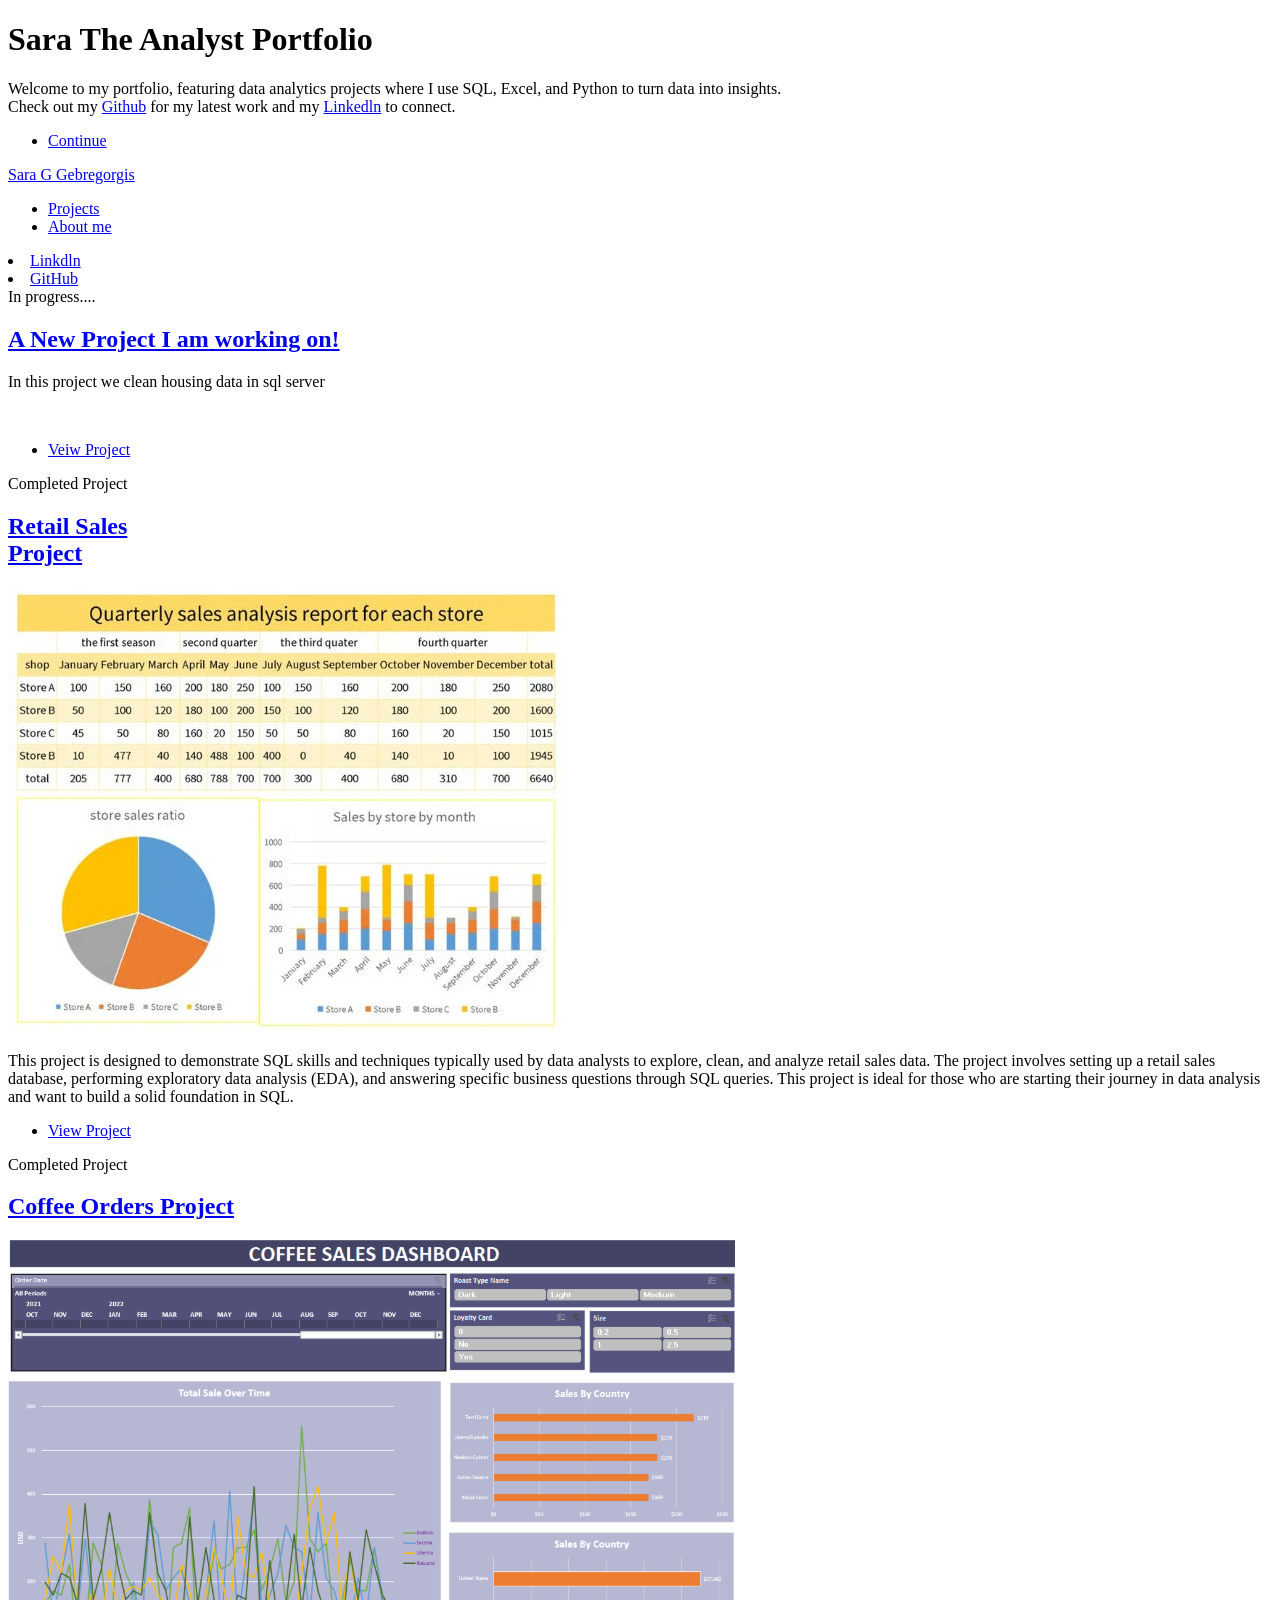
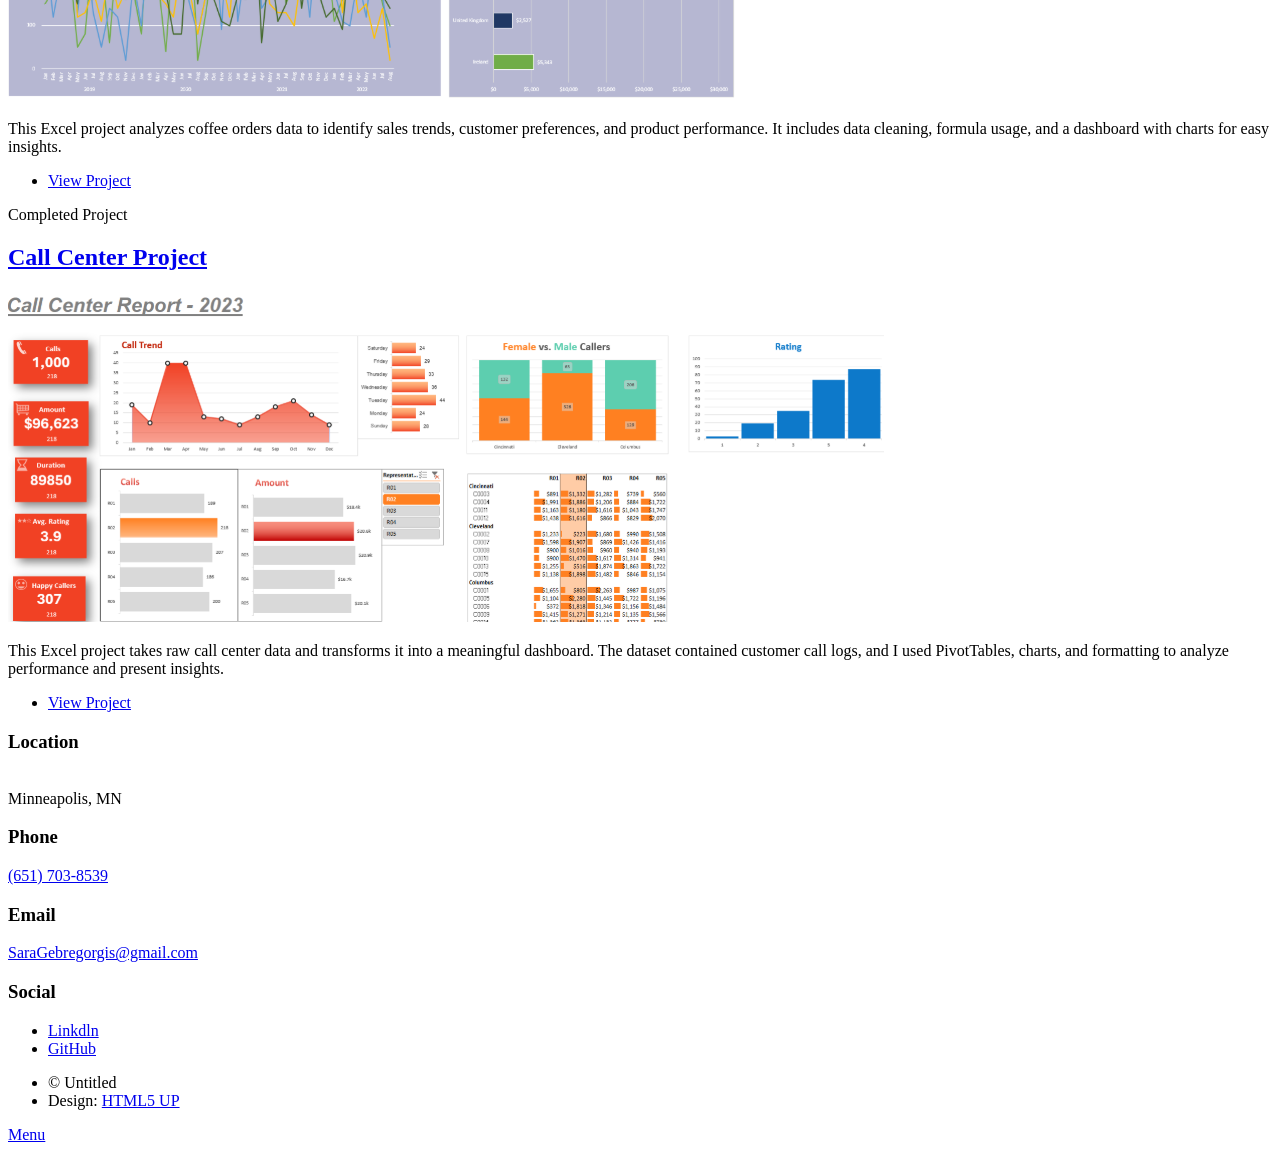
==== index.html @ 59d7cd04 "Add files via upload initial commit" ====
<!DOCTYPE HTML>
<!--
	Massively by HTML5 UP
	html5up.net | @ajlkn
	Free for personal and commercial use under the CCA 3.0 license (html5up.net/license)
-->
<html>
	<head>
		<title>Sara The Analyst Portfolio</title>
		<meta charset="utf-8" />
		<meta name="viewport" content="width=device-width, initial-scale=1, user-scalable=no" />
		<link rel="stylesheet" href="assets/css/main.css" />
		<noscript><link rel="stylesheet" href="assets/css/noscript.css" /></noscript>
	</head>
	<body class="is-preload">

		<!-- Wrapper -->
			<div id="wrapper" class="fade-in">

				<!-- Intro -->
					<div id="intro">
						<h1>Sara The Analyst Portfolio<br />
						</h1>
						<p>Welcome to my portfolio, featuring data analytics projects where I use SQL, Excel, and Python to turn data into insights.
							<br />
						Check out my  <a href="https://github.com/SaraGGebregorgis">Github</a> for my latest work and my <a href="https://www.linkedin.com/in/sara-gebregorgis-30a691344/">Linkedln</a> to connect.</p>
						<ul class="actions">
							<li><a href="#header" class="button icon solid solo fa-arrow-down scrolly">Continue</a></li>
						</ul>
					</div>

				<!-- Header -->
					<header id="header">
						<a href="index.html" class="logo">Sara G Gebregorgis </a>
					</header>

				<!-- Nav -->
					<nav id="nav">
						<ul class="links">
							<li class="active"><a href="index.html">Projects</a></li>
							<li><a href="generic.html">About me</a></li>
				
						</ul>
						<li><a href="https://www.linkedin.com/in/sara-gebregorgis-30a691344/" class="icon brands fa-linkedin"><span class="label">Linkdln</span></a></li>
							<li><a href="https://github.com/SaraGGebregorgis" class="icon brands fa-github"><span class="label">GitHub</span></a></li>
					</nav>

				<!-- Main -->
					<div id="main">

						<!-- Featured Post -->
							<article class="post featured">
								<header class="major">
									<span class="updateproject">In progress....</span>
									<h2><a href="#">A New Project I am working on!<br />
									</a></h2>
									<p>In this project we clean housing data in sql server</p>
								</header>
								<a href="#" class="image main"><img src="images/pic01.jpg" alt="" /></a>
								<ul class="actions special">
									<li><a href="#" class="button large">Veiw Project</a></li>
								</ul>
							</article>

						<!-- Posts -->
							<section class="posts">
								<article>
									<header>
										<span class="updateproject">Completed Project</span>
										<h2><a href="https://github.com/SaraGGebregorgis/sql_retail_sales">Retail Sales<br />
										 Project</a></h2>
									</header>
									<a href="https://github.com/SaraGGebregorgis/sql_retail_sales" class="image fit"><img src="images/retailsales.jpg" alt="" /></a>
									<p>This project is designed to demonstrate SQL skills and techniques typically used by data analysts to explore, clean, and analyze retail sales data. The project involves setting up a retail sales database, performing exploratory data analysis (EDA), and answering specific business questions through SQL queries. This project is ideal for those who are starting their journey in data analysis and want to build a solid foundation in SQL.</p>
									<ul class="actions special">
										<li><a href="https://github.com/SaraGGebregorgis/sql_retail_sales" class="button">View Project</a></li>
									</ul>
								</article>
								<article>
									<header>
										<span class="updateproject">Completed Project</span>
										<h2><a href="https://github.com/SaraGGebregorgis/Coffee-Orders-Project">Coffee Orders Project<br />
										</a></h2>
									</header>
									<a href="https://github.com/SaraGGebregorgis/Coffee-Orders-Project" class="image fit"><img src="images/coffee.png" alt="" /></a>
									<p>This Excel project analyzes coffee orders data to identify sales trends, customer preferences, and product performance.
It includes data cleaning, formula usage, and a dashboard with charts for easy insights.</p>
									<ul class="actions special">
										<li><a href="https://github.com/SaraGGebregorgis/Coffee-Orders-Project" class="button">View Project</a></li>
									</ul>
								</article>
								<article>
									<header>
										<span class="updateproject">Completed Project</span>
										<h2><a href="https://github.com/SaraGGebregorgis/Call-Center-Project?tab=readme-ov-file#call-center-project-">Call Center Project<br />
										</a></h2>
									</header>
									<a href="https://github.com/SaraGGebregorgis/Call-Center-Project?tab=readme-ov-file#call-center-project-" class="image fit"><img src="images/callcenter.png" alt="" /></a>
									<p>This Excel project takes raw call center data and transforms it into a meaningful dashboard.
The dataset contained customer call logs, and I used PivotTables, charts, and formatting to analyze performance and present insights.</p>
									<ul class="actions special">
										<li><a href="https://github.com/SaraGGebregorgis/Call-Center-Project?tab=readme-ov-file#call-center-project-" class="button">View Project</a></li>
									</ul>
								</article>
							
						<section class="split contact">
							<section class="alt">
								<h3>Location</h3>
								<p><br />
								Minneapolis, MN</p>
							</section>
							<section> 
								<h3>Phone</h3>
								<p><a href="#">(651) 703-8539</a></p>
							
							</section>
							<section>
								<h3>Email</h3>
								<p><a href="#">SaraGebregorgis@gmail.com</a></p>
							</section>
							<h3>Social</h3>
							<section><ul class="icons">
							<li><a href="https://www.linkedin.com/in/sara-gebregorgis-30a691344/" class="icon brands fa-linkedin"><span class="label">Linkdln</span></a></li>
							<li><a href="https://github.com/SaraGGebregorgis" class="icon brands fa-github"><span class="label">GitHub</span></a></li>
						</ul>
					</section>
						</section>


				

				<!-- Copyright -->
					<div id="copyright">
						<ul><li>&copy; Untitled</li><li>Design: <a href="https://html5up.net">HTML5 UP</a></li></ul>
					</div>

			</div>

		<!-- Scripts -->
			<script src="assets/js/jquery.min.js"></script>
			<script src="assets/js/jquery.scrollex.min.js"></script>
			<script src="assets/js/jquery.scrolly.min.js"></script>
			<script src="assets/js/browser.min.js"></script>
			<script src="assets/js/breakpoints.min.js"></script>
			<script src="assets/js/util.js"></script>
			<script src="assets/js/main.js"></script>

	</body>
</html>
---- assets/css/main.css ----
@import url(fontawesome-all.min.css);
@import url("https://fonts.googleapis.com/css?family=Merriweather:300,700,300italic,700italic|Source+Sans+Pro:900");

/*
	Massively by HTML5 UP
	html5up.net | @ajlkn
	Free for personal and commercial use under the CCA 3.0 license (html5up.net/license)
*/

html, body, div, span, applet, object,
iframe, h1, h2, h3, h4, h5, h6, p, blockquote,
pre, a, abbr, acronym, address, big, cite,
code, del, dfn, em, img, ins, kbd, q, s, samp,
small, strike, strong, sub, sup, tt, var, b,
u, i, center, dl, dt, dd, ol, ul, li, fieldset,
form, label, legend, table, caption, tbody,
tfoot, thead, tr, th, td, article, aside,
canvas, details, embed, figure, figcaption,
footer, header, hgroup, menu, nav, output, ruby,
section, summary, time, mark, audio, video {
	margin: 0;
	padding: 0;
	border: 0;
	font-size: 100%;
	font: inherit;
	vertical-align: baseline;}

article, aside, details, figcaption, figure,
footer, header, hgroup, menu, nav, section {
	display: block;}

body {
	line-height: 1;
}

ol, ul {
	list-style: none;
}

blockquote, q {
	quotes: none;
}

	blockquote:before, blockquote:after, q:before, q:after {
		content: '';
		content: none;
	}

table {
	border-collapse: collapse;
	border-spacing: 0;
}

body {
	-webkit-text-size-adjust: none;
}

mark {
	background-color: transparent;
	color: inherit;
}

input::-moz-focus-inner {
	border: 0;
	padding: 0;
}

input, select, textarea {
	-moz-appearance: none;
	-webkit-appearance: none;
	-ms-appearance: none;
	appearance: none;
}

/* Basic */

	@-ms-viewport {
		width: device-width;
	}

	body {
		-ms-overflow-style: scrollbar;
	}

	@media screen and (max-width: 480px) {

		html, body {
			min-width: 320px;
		}

	}

	html {
		box-sizing: border-box;
	}

	*, *:before, *:after {
		box-sizing: inherit;
	}

	body {
		background-color: #1e252d;
	}

		body.is-preload *, body.is-preload *:before, body.is-preload *:after {
			-moz-animation: none !important;
			-webkit-animation: none !important;
			-ms-animation: none !important;
			animation: none !important;
			-moz-transition: none !important;
			-webkit-transition: none !important;
			-ms-transition: none !important;
			transition: none !important;
		}

/* Type */

	html {
		font-size: 16pt;
	}

		@media screen and (max-width: 1680px) {

			html {
				font-size: 12pt;
			}

		}

		@media screen and (max-width: 1280px) {

			html {
				font-size: 11pt;
			}

		}

		@media screen and (max-width: 360px) {

			html {
				font-size: 10pt;
			}

		}

	body {
		color: #212931;
	}

	body, input, select, textarea {
		font-family: "Merriweather", Georgia, serif;
		font-weight: 300;
		font-size: 1rem;
		line-height: 2.375;
	}

	a {
		-moz-transition: color 0.2s ease-in-out, background-color 0.2s ease-in-out, border-color 0.2s ease-in-out, box-shadow 0.2s ease-in-out;
		-webkit-transition: color 0.2s ease-in-out, background-color 0.2s ease-in-out, border-color 0.2s ease-in-out, box-shadow 0.2s ease-in-out;
		-ms-transition: color 0.2s ease-in-out, background-color 0.2s ease-in-out, border-color 0.2s ease-in-out, box-shadow 0.2s ease-in-out;
		transition: color 0.2s ease-in-out, background-color 0.2s ease-in-out, border-color 0.2s ease-in-out, box-shadow 0.2s ease-in-out;
		border-bottom: dotted 1px;
		text-decoration: none;
	}

		a:hover {
			border-bottom-color: transparent;
		}

	strong, b {
		font-weight: 600;
	}

	em, i {
		font-style: italic;
	}

	p {
		text-align: justify;
		margin: 0 0 2rem 0;
	}

	h1, h2, h3, h4, h5, h6 {
		font-family: "Source Sans Pro", Helvetica, sans-serif;
		font-weight: 900;
		line-height: 1.5;
		letter-spacing: 0.075em;
		text-transform: uppercase;
		margin: 0 0 1rem 0;
	}

		h1 a, h2 a, h3 a, h4 a, h5 a, h6 a {
			border-bottom: 0;
			color: inherit;
			text-decoration: none;
		}

	h1 {
		font-size: 4rem;
		line-height: 1.1;
		margin: 0 0 2rem 0;
	}

	h2 {
		font-size: 1.75rem;
		line-height: 1.3;
		margin: 0 0 1.5rem 0;
	}

	h3 {
		font-size: 1.25rem;
		margin: 0 0 1.5rem 0;
	}

	h4 {
		font-size: 1rem;
	}

	h5 {
		font-size: 0.9rem;
	}

	h6 {
		font-size: 0.8rem;
	}

	sub {
		font-size: 0.8rem;
		position: relative;
		top: 0.5rem;
	}

	sup {
		font-size: 0.8rem;
		position: relative;
		top: -0.5rem;
	}

	blockquote {
		border-left: solid 4px;
		font-style: italic;
		margin: 0 0 2rem 0;
		padding: 0.5rem 0 0.5rem 2rem;
	}

	code {
		border: solid 2px;
		font-family: "Courier New", monospace;
		font-size: 0.9rem;
		margin: 0 0.25rem;
		padding: 0.25rem 0.65rem;
	}

	pre {
		-webkit-overflow-scrolling: touch;
		font-family: "Courier New", monospace;
		font-size: 0.9rem;
		margin: 0 0 2rem 0;
	}

		pre code {
			display: block;
			line-height: 1.75;
			padding: 1rem 1.5rem;
			overflow-x: auto;
		}

	hr {
		border: 0;
		border-bottom: solid 2px;
		margin: 3rem 0;
	}

		hr.major {
			margin: 5rem 0;
		}

	.align-left {
		text-align: left;
	}

	.align-center {
		text-align: center;
	}

	.align-right {
		text-align: right;
	}

	input, select, textarea {
		color: #212931;
	}

	a {
		color: #212931;
		border-bottom-color: rgba(33, 41, 49, 0.5);
	}

		a:hover {
			border-bottom-color: transparent;
			color: #18bfef !important;
		}

	strong, b {
		color: #212931;
	}

	h1, h2, h3, h4, h5, h6 {
		color: #212931;
	}

	blockquote {
		border-left-color: #eeeeee;
	}

	code {
		background: rgba(220, 220, 220, 0.25);
		border-color: #eeeeee;
	}

	hr {
		border-bottom-color: #eeeeee;
	}

/* Row */

	.row {
		display: flex;
		flex-wrap: wrap;
		box-sizing: border-box;
		align-items: stretch;
	}

		.row > * {
			box-sizing: border-box;
		}

		.row.gtr-uniform > * > :last-child {
			margin-bottom: 0;
		}

		.row.aln-left {
			justify-content: flex-start;
		}

		.row.aln-center {
			justify-content: center;
		}

		.row.aln-right {
			justify-content: flex-end;
		}

		.row.aln-top {
			align-items: flex-start;
		}

		.row.aln-middle {
			align-items: center;
		}

		.row.aln-bottom {
			align-items: flex-end;
		}

		.row > .imp {
			order: -1;
		}

		.row > .col-1 {
			width: 8.33333%;
		}

		.row > .off-1 {
			margin-left: 8.33333%;
		}

		.row > .col-2 {
			width: 16.66667%;
		}

		.row > .off-2 {
			margin-left: 16.66667%;
		}

		.row > .col-3 {
			width: 25%;
		}

		.row > .off-3 {
			margin-left: 25%;
		}

		.row > .col-4 {
			width: 33.33333%;
		}

		.row > .off-4 {
			margin-left: 33.33333%;
		}

		.row > .col-5 {
			width: 41.66667%;
		}

		.row > .off-5 {
			margin-left: 41.66667%;
		}

		.row > .col-6 {
			width: 50%;
		}

		.row > .off-6 {
			margin-left: 50%;
		}

		.row > .col-7 {
			width: 58.33333%;
		}

		.row > .off-7 {
			margin-left: 58.33333%;
		}

		.row > .col-8 {
			width: 66.66667%;
		}

		.row > .off-8 {
			margin-left: 66.66667%;
		}

		.row > .col-9 {
			width: 75%;
		}

		.row > .off-9 {
			margin-left: 75%;
		}

		.row > .col-10 {
			width: 83.33333%;
		}

		.row > .off-10 {
			margin-left: 83.33333%;
		}

		.row > .col-11 {
			width: 91.66667%;
		}

		.row > .off-11 {
			margin-left: 91.66667%;
		}

		.row > .col-12 {
			width: 100%;
		}

		.row > .off-12 {
			margin-left: 100%;
		}

		.row.gtr-0 {
			margin-top: 0;
			margin-left: 0rem;
		}

			.row.gtr-0 > * {
				padding: 0 0 0 0rem;
			}

			.row.gtr-0.gtr-uniform {
				margin-top: 0rem;
			}

				.row.gtr-0.gtr-uniform > * {
					padding-top: 0rem;
				}

		.row.gtr-25 {
			margin-top: 0;
			margin-left: -0.375rem;
		}

			.row.gtr-25 > * {
				padding: 0 0 0 0.375rem;
			}

			.row.gtr-25.gtr-uniform {
				margin-top: -0.375rem;
			}

				.row.gtr-25.gtr-uniform > * {
					padding-top: 0.375rem;
				}

		.row.gtr-50 {
			margin-top: 0;
			margin-left: -0.75rem;
		}

			.row.gtr-50 > * {
				padding: 0 0 0 0.75rem;
			}

			.row.gtr-50.gtr-uniform {
				margin-top: -0.75rem;
			}

				.row.gtr-50.gtr-uniform > * {
					padding-top: 0.75rem;
				}

		.row {
			margin-top: 0;
			margin-left: -1.5rem;
		}

			.row > * {
				padding: 0 0 0 1.5rem;
			}

			.row.gtr-uniform {
				margin-top: -1.5rem;
			}

				.row.gtr-uniform > * {
					padding-top: 1.5rem;
				}

		.row.gtr-150 {
			margin-top: 0;
			margin-left: -2.25rem;
		}

			.row.gtr-150 > * {
				padding: 0 0 0 2.25rem;
			}

			.row.gtr-150.gtr-uniform {
				margin-top: -2.25rem;
			}

				.row.gtr-150.gtr-uniform > * {
					padding-top: 2.25rem;
				}

		.row.gtr-200 {
			margin-top: 0;
			margin-left: -3rem;
		}

			.row.gtr-200 > * {
				padding: 0 0 0 3rem;
			}

			.row.gtr-200.gtr-uniform {
				margin-top: -3rem;
			}

				.row.gtr-200.gtr-uniform > * {
					padding-top: 3rem;
				}

		@media screen and (max-width: 1680px) {

			.row {
				display: flex;
				flex-wrap: wrap;
				box-sizing: border-box;
				align-items: stretch;
			}

				.row > * {
					box-sizing: border-box;
				}

				.row.gtr-uniform > * > :last-child {
					margin-bottom: 0;
				}

				.row.aln-left {
					justify-content: flex-start;
				}

				.row.aln-center {
					justify-content: center;
				}

				.row.aln-right {
					justify-content: flex-end;
				}

				.row.aln-top {
					align-items: flex-start;
				}

				.row.aln-middle {
					align-items: center;
				}

				.row.aln-bottom {
					align-items: flex-end;
				}

				.row > .imp-xlarge {
					order: -1;
				}

				.row > .col-1-xlarge {
					width: 8.33333%;
				}

				.row > .off-1-xlarge {
					margin-left: 8.33333%;
				}

				.row > .col-2-xlarge {
					width: 16.66667%;
				}

				.row > .off-2-xlarge {
					margin-left: 16.66667%;
				}

				.row > .col-3-xlarge {
					width: 25%;
				}

				.row > .off-3-xlarge {
					margin-left: 25%;
				}

				.row > .col-4-xlarge {
					width: 33.33333%;
				}

				.row > .off-4-xlarge {
					margin-left: 33.33333%;
				}

				.row > .col-5-xlarge {
					width: 41.66667%;
				}

				.row > .off-5-xlarge {
					margin-left: 41.66667%;
				}

				.row > .col-6-xlarge {
					width: 50%;
				}

				.row > .off-6-xlarge {
					margin-left: 50%;
				}

				.row > .col-7-xlarge {
					width: 58.33333%;
				}

				.row > .off-7-xlarge {
					margin-left: 58.33333%;
				}

				.row > .col-8-xlarge {
					width: 66.66667%;
				}

				.row > .off-8-xlarge {
					margin-left: 66.66667%;
				}

				.row > .col-9-xlarge {
					width: 75%;
				}

				.row > .off-9-xlarge {
					margin-left: 75%;
				}

				.row > .col-10-xlarge {
					width: 83.33333%;
				}

				.row > .off-10-xlarge {
					margin-left: 83.33333%;
				}

				.row > .col-11-xlarge {
					width: 91.66667%;
				}

				.row > .off-11-xlarge {
					margin-left: 91.66667%;
				}

				.row > .col-12-xlarge {
					width: 100%;
				}

				.row > .off-12-xlarge {
					margin-left: 100%;
				}

				.row.gtr-0 {
					margin-top: 0;
					margin-left: 0rem;
				}

					.row.gtr-0 > * {
						padding: 0 0 0 0rem;
					}

					.row.gtr-0.gtr-uniform {
						margin-top: 0rem;
					}

						.row.gtr-0.gtr-uniform > * {
							padding-top: 0rem;
						}

				.row.gtr-25 {
					margin-top: 0;
					margin-left: -0.375rem;
				}

					.row.gtr-25 > * {
						padding: 0 0 0 0.375rem;
					}

					.row.gtr-25.gtr-uniform {
						margin-top: -0.375rem;
					}

						.row.gtr-25.gtr-uniform > * {
							padding-top: 0.375rem;
						}

				.row.gtr-50 {
					margin-top: 0;
					margin-left: -0.75rem;
				}

					.row.gtr-50 > * {
						padding: 0 0 0 0.75rem;
					}

					.row.gtr-50.gtr-uniform {
						margin-top: -0.75rem;
					}

						.row.gtr-50.gtr-uniform > * {
							padding-top: 0.75rem;
						}

				.row {
					margin-top: 0;
					margin-left: -1.5rem;
				}

					.row > * {
						padding: 0 0 0 1.5rem;
					}

					.row.gtr-uniform {
						margin-top: -1.5rem;
					}

						.row.gtr-uniform > * {
							padding-top: 1.5rem;
						}

				.row.gtr-150 {
					margin-top: 0;
					margin-left: -2.25rem;
				}

					.row.gtr-150 > * {
						padding: 0 0 0 2.25rem;
					}

					.row.gtr-150.gtr-uniform {
						margin-top: -2.25rem;
					}

						.row.gtr-150.gtr-uniform > * {
							padding-top: 2.25rem;
						}

				.row.gtr-200 {
					margin-top: 0;
					margin-left: -3rem;
				}

					.row.gtr-200 > * {
						padding: 0 0 0 3rem;
					}

					.row.gtr-200.gtr-uniform {
						margin-top: -3rem;
					}

						.row.gtr-200.gtr-uniform > * {
							padding-top: 3rem;
						}

		}

		@media screen and (max-width: 1280px) {

			.row {
				display: flex;
				flex-wrap: wrap;
				box-sizing: border-box;
				align-items: stretch;
			}

				.row > * {
					box-sizing: border-box;
				}

				.row.gtr-uniform > * > :last-child {
					margin-bottom: 0;
				}

				.row.aln-left {
					justify-content: flex-start;
				}

				.row.aln-center {
					justify-content: center;
				}

				.row.aln-right {
					justify-content: flex-end;
				}

				.row.aln-top {
					align-items: flex-start;
				}

				.row.aln-middle {
					align-items: center;
				}

				.row.aln-bottom {
					align-items: flex-end;
				}

				.row > .imp-large {
					order: -1;
				}

				.row > .col-1-large {
					width: 8.33333%;
				}

				.row > .off-1-large {
					margin-left: 8.33333%;
				}

				.row > .col-2-large {
					width: 16.66667%;
				}

				.row > .off-2-large {
					margin-left: 16.66667%;
				}

				.row > .col-3-large {
					width: 25%;
				}

				.row > .off-3-large {
					margin-left: 25%;
				}

				.row > .col-4-large {
					width: 33.33333%;
				}

				.row > .off-4-large {
					margin-left: 33.33333%;
				}

				.row > .col-5-large {
					width: 41.66667%;
				}

				.row > .off-5-large {
					margin-left: 41.66667%;
				}

				.row > .col-6-large {
					width: 50%;
				}

				.row > .off-6-large {
					margin-left: 50%;
				}

				.row > .col-7-large {
					width: 58.33333%;
				}

				.row > .off-7-large {
					margin-left: 58.33333%;
				}

				.row > .col-8-large {
					width: 66.66667%;
				}

				.row > .off-8-large {
					margin-left: 66.66667%;
				}

				.row > .col-9-large {
					width: 75%;
				}

				.row > .off-9-large {
					margin-left: 75%;
				}

				.row > .col-10-large {
					width: 83.33333%;
				}

				.row > .off-10-large {
					margin-left: 83.33333%;
				}

				.row > .col-11-large {
					width: 91.66667%;
				}

				.row > .off-11-large {
					margin-left: 91.66667%;
				}

				.row > .col-12-large {
					width: 100%;
				}

				.row > .off-12-large {
					margin-left: 100%;
				}

				.row.gtr-0 {
					margin-top: 0;
					margin-left: 0rem;
				}

					.row.gtr-0 > * {
						padding: 0 0 0 0rem;
					}

					.row.gtr-0.gtr-uniform {
						margin-top: 0rem;
					}

						.row.gtr-0.gtr-uniform > * {
							padding-top: 0rem;
						}

				.row.gtr-25 {
					margin-top: 0;
					margin-left: -0.375rem;
				}

					.row.gtr-25 > * {
						padding: 0 0 0 0.375rem;
					}

					.row.gtr-25.gtr-uniform {
						margin-top: -0.375rem;
					}

						.row.gtr-25.gtr-uniform > * {
							padding-top: 0.375rem;
						}

				.row.gtr-50 {
					margin-top: 0;
					margin-left: -0.75rem;
				}

					.row.gtr-50 > * {
						padding: 0 0 0 0.75rem;
					}

					.row.gtr-50.gtr-uniform {
						margin-top: -0.75rem;
					}

						.row.gtr-50.gtr-uniform > * {
							padding-top: 0.75rem;
						}

				.row {
					margin-top: 0;
					margin-left: -1.5rem;
				}

					.row > * {
						padding: 0 0 0 1.5rem;
					}

					.row.gtr-uniform {
						margin-top: -1.5rem;
					}

						.row.gtr-uniform > * {
							padding-top: 1.5rem;
						}

				.row.gtr-150 {
					margin-top: 0;
					margin-left: -2.25rem;
				}

					.row.gtr-150 > * {
						padding: 0 0 0 2.25rem;
					}

					.row.gtr-150.gtr-uniform {
						margin-top: -2.25rem;
					}

						.row.gtr-150.gtr-uniform > * {
							padding-top: 2.25rem;
						}

				.row.gtr-200 {
					margin-top: 0;
					margin-left: -3rem;
				}

					.row.gtr-200 > * {
						padding: 0 0 0 3rem;
					}

					.row.gtr-200.gtr-uniform {
						margin-top: -3rem;
					}

						.row.gtr-200.gtr-uniform > * {
							padding-top: 3rem;
						}

		}

		@media screen and (max-width: 980px) {

			.row {
				display: flex;
				flex-wrap: wrap;
				box-sizing: border-box;
				align-items: stretch;
			}

				.row > * {
					box-sizing: border-box;
				}

				.row.gtr-uniform > * > :last-child {
					margin-bottom: 0;
				}

				.row.aln-left {
					justify-content: flex-start;
				}

				.row.aln-center {
					justify-content: center;
				}

				.row.aln-right {
					justify-content: flex-end;
				}

				.row.aln-top {
					align-items: flex-start;
				}

				.row.aln-middle {
					align-items: center;
				}

				.row.aln-bottom {
					align-items: flex-end;
				}

				.row > .imp-medium {
					order: -1;
				}

				.row > .col-1-medium {
					width: 8.33333%;
				}

				.row > .off-1-medium {
					margin-left: 8.33333%;
				}

				.row > .col-2-medium {
					width: 16.66667%;
				}

				.row > .off-2-medium {
					margin-left: 16.66667%;
				}

				.row > .col-3-medium {
					width: 25%;
				}

				.row > .off-3-medium {
					margin-left: 25%;
				}

				.row > .col-4-medium {
					width: 33.33333%;
				}

				.row > .off-4-medium {
					margin-left: 33.33333%;
				}

				.row > .col-5-medium {
					width: 41.66667%;
				}

				.row > .off-5-medium {
					margin-left: 41.66667%;
				}

				.row > .col-6-medium {
					width: 50%;
				}

				.row > .off-6-medium {
					margin-left: 50%;
				}

				.row > .col-7-medium {
					width: 58.33333%;
				}

				.row > .off-7-medium {
					margin-left: 58.33333%;
				}

				.row > .col-8-medium {
					width: 66.66667%;
				}

				.row > .off-8-medium {
					margin-left: 66.66667%;
				}

				.row > .col-9-medium {
					width: 75%;
				}

				.row > .off-9-medium {
					margin-left: 75%;
				}

				.row > .col-10-medium {
					width: 83.33333%;
				}

				.row > .off-10-medium {
					margin-left: 83.33333%;
				}

				.row > .col-11-medium {
					width: 91.66667%;
				}

				.row > .off-11-medium {
					margin-left: 91.66667%;
				}

				.row > .col-12-medium {
					width: 100%;
				}

				.row > .off-12-medium {
					margin-left: 100%;
				}

				.row.gtr-0 {
					margin-top: 0;
					margin-left: 0rem;
				}

					.row.gtr-0 > * {
						padding: 0 0 0 0rem;
					}

					.row.gtr-0.gtr-uniform {
						margin-top: 0rem;
					}

						.row.gtr-0.gtr-uniform > * {
							padding-top: 0rem;
						}

				.row.gtr-25 {
					margin-top: 0;
					margin-left: -0.375rem;
				}

					.row.gtr-25 > * {
						padding: 0 0 0 0.375rem;
					}

					.row.gtr-25.gtr-uniform {
						margin-top: -0.375rem;
					}

						.row.gtr-25.gtr-uniform > * {
							padding-top: 0.375rem;
						}

				.row.gtr-50 {
					margin-top: 0;
					margin-left: -0.75rem;
				}

					.row.gtr-50 > * {
						padding: 0 0 0 0.75rem;
					}

					.row.gtr-50.gtr-uniform {
						margin-top: -0.75rem;
					}

						.row.gtr-50.gtr-uniform > * {
							padding-top: 0.75rem;
						}

				.row {
					margin-top: 0;
					margin-left: -1.5rem;
				}

					.row > * {
						padding: 0 0 0 1.5rem;
					}

					.row.gtr-uniform {
						margin-top: -1.5rem;
					}

						.row.gtr-uniform > * {
							padding-top: 1.5rem;
						}

				.row.gtr-150 {
					margin-top: 0;
					margin-left: -2.25rem;
				}

					.row.gtr-150 > * {
						padding: 0 0 0 2.25rem;
					}

					.row.gtr-150.gtr-uniform {
						margin-top: -2.25rem;
					}

						.row.gtr-150.gtr-uniform > * {
							padding-top: 2.25rem;
						}

				.row.gtr-200 {
					margin-top: 0;
					margin-left: -3rem;
				}

					.row.gtr-200 > * {
						padding: 0 0 0 3rem;
					}

					.row.gtr-200.gtr-uniform {
						margin-top: -3rem;
					}

						.row.gtr-200.gtr-uniform > * {
							padding-top: 3rem;
						}

		}

		@media screen and (max-width: 736px) {

			.row {
				display: flex;
				flex-wrap: wrap;
				box-sizing: border-box;
				align-items: stretch;
			}

				.row > * {
					box-sizing: border-box;
				}

				.row.gtr-uniform > * > :last-child {
					margin-bottom: 0;
				}

				.row.aln-left {
					justify-content: flex-start;
				}

				.row.aln-center {
					justify-content: center;
				}

				.row.aln-right {
					justify-content: flex-end;
				}

				.row.aln-top {
					align-items: flex-start;
				}

				.row.aln-middle {
					align-items: center;
				}

				.row.aln-bottom {
					align-items: flex-end;
				}

				.row > .imp-small {
					order: -1;
				}

				.row > .col-1-small {
					width: 8.33333%;
				}

				.row > .off-1-small {
					margin-left: 8.33333%;
				}

				.row > .col-2-small {
					width: 16.66667%;
				}

				.row > .off-2-small {
					margin-left: 16.66667%;
				}

				.row > .col-3-small {
					width: 25%;
				}

				.row > .off-3-small {
					margin-left: 25%;
				}

				.row > .col-4-small {
					width: 33.33333%;
				}

				.row > .off-4-small {
					margin-left: 33.33333%;
				}

				.row > .col-5-small {
					width: 41.66667%;
				}

				.row > .off-5-small {
					margin-left: 41.66667%;
				}

				.row > .col-6-small {
					width: 50%;
				}

				.row > .off-6-small {
					margin-left: 50%;
				}

				.row > .col-7-small {
					width: 58.33333%;
				}

				.row > .off-7-small {
					margin-left: 58.33333%;
				}

				.row > .col-8-small {
					width: 66.66667%;
				}

				.row > .off-8-small {
					margin-left: 66.66667%;
				}

				.row > .col-9-small {
					width: 75%;
				}

				.row > .off-9-small {
					margin-left: 75%;
				}

				.row > .col-10-small {
					width: 83.33333%;
				}

				.row > .off-10-small {
					margin-left: 83.33333%;
				}

				.row > .col-11-small {
					width: 91.66667%;
				}

				.row > .off-11-small {
					margin-left: 91.66667%;
				}

				.row > .col-12-small {
					width: 100%;
				}

				.row > .off-12-small {
					margin-left: 100%;
				}

				.row.gtr-0 {
					margin-top: 0;
					margin-left: 0rem;
				}

					.row.gtr-0 > * {
						padding: 0 0 0 0rem;
					}

					.row.gtr-0.gtr-uniform {
						margin-top: 0rem;
					}

						.row.gtr-0.gtr-uniform > * {
							padding-top: 0rem;
						}

				.row.gtr-25 {
					margin-top: 0;
					margin-left: -0.375rem;
				}

					.row.gtr-25 > * {
						padding: 0 0 0 0.375rem;
					}

					.row.gtr-25.gtr-uniform {
						margin-top: -0.375rem;
					}

						.row.gtr-25.gtr-uniform > * {
							padding-top: 0.375rem;
						}

				.row.gtr-50 {
					margin-top: 0;
					margin-left: -0.75rem;
				}

					.row.gtr-50 > * {
						padding: 0 0 0 0.75rem;
					}

					.row.gtr-50.gtr-uniform {
						margin-top: -0.75rem;
					}

						.row.gtr-50.gtr-uniform > * {
							padding-top: 0.75rem;
						}

				.row {
					margin-top: 0;
					margin-left: -1.5rem;
				}

					.row > * {
						padding: 0 0 0 1.5rem;
					}

					.row.gtr-uniform {
						margin-top: -1.5rem;
					}

						.row.gtr-uniform > * {
							padding-top: 1.5rem;
						}

				.row.gtr-150 {
					margin-top: 0;
					margin-left: -2.25rem;
				}

					.row.gtr-150 > * {
						padding: 0 0 0 2.25rem;
					}

					.row.gtr-150.gtr-uniform {
						margin-top: -2.25rem;
					}

						.row.gtr-150.gtr-uniform > * {
							padding-top: 2.25rem;
						}

				.row.gtr-200 {
					margin-top: 0;
					margin-left: -3rem;
				}

					.row.gtr-200 > * {
						padding: 0 0 0 3rem;
					}

					.row.gtr-200.gtr-uniform {
						margin-top: -3rem;
					}

						.row.gtr-200.gtr-uniform > * {
							padding-top: 3rem;
						}

		}

		@media screen and (max-width: 480px) {

			.row {
				display: flex;
				flex-wrap: wrap;
				box-sizing: border-box;
				align-items: stretch;
			}

				.row > * {
					box-sizing: border-box;
				}

				.row.gtr-uniform > * > :last-child {
					margin-bottom: 0;
				}

				.row.aln-left {
					justify-content: flex-start;
				}

				.row.aln-center {
					justify-content: center;
				}

				.row.aln-right {
					justify-content: flex-end;
				}

				.row.aln-top {
					align-items: flex-start;
				}

				.row.aln-middle {
					align-items: center;
				}

				.row.aln-bottom {
					align-items: flex-end;
				}

				.row > .imp-xsmall {
					order: -1;
				}

				.row > .col-1-xsmall {
					width: 8.33333%;
				}

				.row > .off-1-xsmall {
					margin-left: 8.33333%;
				}

				.row > .col-2-xsmall {
					width: 16.66667%;
				}

				.row > .off-2-xsmall {
					margin-left: 16.66667%;
				}

				.row > .col-3-xsmall {
					width: 25%;
				}

				.row > .off-3-xsmall {
					margin-left: 25%;
				}

				.row > .col-4-xsmall {
					width: 33.33333%;
				}

				.row > .off-4-xsmall {
					margin-left: 33.33333%;
				}

				.row > .col-5-xsmall {
					width: 41.66667%;
				}

				.row > .off-5-xsmall {
					margin-left: 41.66667%;
				}

				.row > .col-6-xsmall {
					width: 50%;
				}

				.row > .off-6-xsmall {
					margin-left: 50%;
				}

				.row > .col-7-xsmall {
					width: 58.33333%;
				}

				.row > .off-7-xsmall {
					margin-left: 58.33333%;
				}

				.row > .col-8-xsmall {
					width: 66.66667%;
				}

				.row > .off-8-xsmall {
					margin-left: 66.66667%;
				}

				.row > .col-9-xsmall {
					width: 75%;
				}

				.row > .off-9-xsmall {
					margin-left: 75%;
				}

				.row > .col-10-xsmall {
					width: 83.33333%;
				}

				.row > .off-10-xsmall {
					margin-left: 83.33333%;
				}

				.row > .col-11-xsmall {
					width: 91.66667%;
				}

				.row > .off-11-xsmall {
					margin-left: 91.66667%;
				}

				.row > .col-12-xsmall {
					width: 100%;
				}

				.row > .off-12-xsmall {
					margin-left: 100%;
				}

				.row.gtr-0 {
					margin-top: 0;
					margin-left: 0rem;
				}

					.row.gtr-0 > * {
						padding: 0 0 0 0rem;
					}

					.row.gtr-0.gtr-uniform {
						margin-top: 0rem;
					}

						.row.gtr-0.gtr-uniform > * {
							padding-top: 0rem;
						}

				.row.gtr-25 {
					margin-top: 0;
					margin-left: -0.375rem;
				}

					.row.gtr-25 > * {
						padding: 0 0 0 0.375rem;
					}

					.row.gtr-25.gtr-uniform {
						margin-top: -0.375rem;
					}

						.row.gtr-25.gtr-uniform > * {
							padding-top: 0.375rem;
						}

				.row.gtr-50 {
					margin-top: 0;
					margin-left: -0.75rem;
				}

					.row.gtr-50 > * {
						padding: 0 0 0 0.75rem;
					}

					.row.gtr-50.gtr-uniform {
						margin-top: -0.75rem;
					}

						.row.gtr-50.gtr-uniform > * {
							padding-top: 0.75rem;
						}

				.row {
					margin-top: 0;
					margin-left: -1.5rem;
				}

					.row > * {
						padding: 0 0 0 1.5rem;
					}

					.row.gtr-uniform {
						margin-top: -1.5rem;
					}

						.row.gtr-uniform > * {
							padding-top: 1.5rem;
						}

				.row.gtr-150 {
					margin-top: 0;
					margin-left: -2.25rem;
				}

					.row.gtr-150 > * {
						padding: 0 0 0 2.25rem;
					}

					.row.gtr-150.gtr-uniform {
						margin-top: -2.25rem;
					}

						.row.gtr-150.gtr-uniform > * {
							padding-top: 2.25rem;
						}

				.row.gtr-200 {
					margin-top: 0;
					margin-left: -3rem;
				}

					.row.gtr-200 > * {
						padding: 0 0 0 3rem;
					}

					.row.gtr-200.gtr-uniform {
						margin-top: -3rem;
					}

						.row.gtr-200.gtr-uniform > * {
							padding-top: 3rem;
						}

		}

		@media screen and (max-width: 360px) {

			.row {
				display: flex;
				flex-wrap: wrap;
				box-sizing: border-box;
				align-items: stretch;
			}

				.row > * {
					box-sizing: border-box;
				}

				.row.gtr-uniform > * > :last-child {
					margin-bottom: 0;
				}

				.row.aln-left {
					justify-content: flex-start;
				}

				.row.aln-center {
					justify-content: center;
				}

				.row.aln-right {
					justify-content: flex-end;
				}

				.row.aln-top {
					align-items: flex-start;
				}

				.row.aln-middle {
					align-items: center;
				}

				.row.aln-bottom {
					align-items: flex-end;
				}

				.row > .imp-xxsmall {
					order: -1;
				}

				.row > .col-1-xxsmall {
					width: 8.33333%;
				}

				.row > .off-1-xxsmall {
					margin-left: 8.33333%;
				}

				.row > .col-2-xxsmall {
					width: 16.66667%;
				}

				.row > .off-2-xxsmall {
					margin-left: 16.66667%;
				}

				.row > .col-3-xxsmall {
					width: 25%;
				}

				.row > .off-3-xxsmall {
					margin-left: 25%;
				}

				.row > .col-4-xxsmall {
					width: 33.33333%;
				}

				.row > .off-4-xxsmall {
					margin-left: 33.33333%;
				}

				.row > .col-5-xxsmall {
					width: 41.66667%;
				}

				.row > .off-5-xxsmall {
					margin-left: 41.66667%;
				}

				.row > .col-6-xxsmall {
					width: 50%;
				}

				.row > .off-6-xxsmall {
					margin-left: 50%;
				}

				.row > .col-7-xxsmall {
					width: 58.33333%;
				}

				.row > .off-7-xxsmall {
					margin-left: 58.33333%;
				}

				.row > .col-8-xxsmall {
					width: 66.66667%;
				}

				.row > .off-8-xxsmall {
					margin-left: 66.66667%;
				}

				.row > .col-9-xxsmall {
					width: 75%;
				}

				.row > .off-9-xxsmall {
					margin-left: 75%;
				}

				.row > .col-10-xxsmall {
					width: 83.33333%;
				}

				.row > .off-10-xxsmall {
					margin-left: 83.33333%;
				}

				.row > .col-11-xxsmall {
					width: 91.66667%;
				}

				.row > .off-11-xxsmall {
					margin-left: 91.66667%;
				}

				.row > .col-12-xxsmall {
					width: 100%;
				}

				.row > .off-12-xxsmall {
					margin-left: 100%;
				}

				.row.gtr-0 {
					margin-top: 0;
					margin-left: 0rem;
				}

					.row.gtr-0 > * {
						padding: 0 0 0 0rem;
					}

					.row.gtr-0.gtr-uniform {
						margin-top: 0rem;
					}

						.row.gtr-0.gtr-uniform > * {
							padding-top: 0rem;
						}

				.row.gtr-25 {
					margin-top: 0;
					margin-left: -0.375rem;
				}

					.row.gtr-25 > * {
						padding: 0 0 0 0.375rem;
					}

					.row.gtr-25.gtr-uniform {
						margin-top: -0.375rem;
					}

						.row.gtr-25.gtr-uniform > * {
							padding-top: 0.375rem;
						}

				.row.gtr-50 {
					margin-top: 0;
					margin-left: -0.75rem;
				}

					.row.gtr-50 > * {
						padding: 0 0 0 0.75rem;
					}

					.row.gtr-50.gtr-uniform {
						margin-top: -0.75rem;
					}

						.row.gtr-50.gtr-uniform > * {
							padding-top: 0.75rem;
						}

				.row {
					margin-top: 0;
					margin-left: -1.5rem;
				}

					.row > * {
						padding: 0 0 0 1.5rem;
					}

					.row.gtr-uniform {
						margin-top: -1.5rem;
					}

						.row.gtr-uniform > * {
							padding-top: 1.5rem;
						}

				.row.gtr-150 {
					margin-top: 0;
					margin-left: -2.25rem;
				}

					.row.gtr-150 > * {
						padding: 0 0 0 2.25rem;
					}

					.row.gtr-150.gtr-uniform {
						margin-top: -2.25rem;
					}

						.row.gtr-150.gtr-uniform > * {
							padding-top: 2.25rem;
						}

				.row.gtr-200 {
					margin-top: 0;
					margin-left: -3rem;
				}

					.row.gtr-200 > * {
						padding: 0 0 0 3rem;
					}

					.row.gtr-200.gtr-uniform {
						margin-top: -3rem;
					}

						.row.gtr-200.gtr-uniform > * {
							padding-top: 3rem;
						}

		}

/* Box */

	.box {
		border: solid 2px;
		margin-bottom: 2rem;
		padding: 1.5rem;
	}

		.box > :last-child,
		.box > :last-child > :last-child,
		.box > :last-child > :last-child > :last-child {
			margin-bottom: 0;
		}

		.box.alt {
			border: 0;
			border-radius: 0;
			padding: 0;
		}

	.box {
		border-color: #eeeeee;
	}

/* Button */

	input[type="submit"],
	input[type="reset"],
	input[type="button"],
	button,
	.button {
		-moz-appearance: none;
		-webkit-appearance: none;
		-ms-appearance: none;
		appearance: none;
		-moz-transition: background-color 0.2s ease-in-out, box-shadow 0.2s ease-in-out, color 0.2s ease-in-out;
		-webkit-transition: background-color 0.2s ease-in-out, box-shadow 0.2s ease-in-out, color 0.2s ease-in-out;
		-ms-transition: background-color 0.2s ease-in-out, box-shadow 0.2s ease-in-out, color 0.2s ease-in-out;
		transition: background-color 0.2s ease-in-out, box-shadow 0.2s ease-in-out, color 0.2s ease-in-out;
		border: 0;
		border-radius: 0;
		cursor: pointer;
		display: inline-block;
		font-family: "Source Sans Pro", Helvetica, sans-serif;
		font-size: 0.8rem;
		font-weight: 900;
		letter-spacing: 0.075em;
		height: 3rem;
		line-height: 3rem;
		padding: 0 2rem;
		text-align: center;
		text-decoration: none;
		text-transform: uppercase;
		white-space: nowrap;
	}

		input[type="submit"].icon:before,
		input[type="reset"].icon:before,
		input[type="button"].icon:before,
		button.icon:before,
		.button.icon:before {
			margin-right: 0.5rem;
		}

		input[type="submit"].icon.solo,
		input[type="reset"].icon.solo,
		input[type="button"].icon.solo,
		button.icon.solo,
		.button.icon.solo {
			position: relative;
			width: 4rem;
			height: 4rem;
			line-height: 4rem;
			border-radius: 4rem;
			text-indent: 4rem;
			overflow: hidden;
			padding: 0;
			white-space: nowrap;
		}

			input[type="submit"].icon.solo:before,
			input[type="reset"].icon.solo:before,
			input[type="button"].icon.solo:before,
			button.icon.solo:before,
			.button.icon.solo:before {
				position: absolute;
				display: block;
				top: 0;
				left: 0;
				width: inherit;
				height: inherit;
				line-height: inherit;
				font-size: 1.25rem;
				margin-right: 0;
				text-align: center;
				text-indent: 0;
			}

		input[type="submit"].fit,
		input[type="reset"].fit,
		input[type="button"].fit,
		button.fit,
		.button.fit {
			width: 100%;
		}

		input[type="submit"].small,
		input[type="reset"].small,
		input[type="button"].small,
		button.small,
		.button.small {
			font-size: 0.7rem;
			height: 2.5rem;
			line-height: 2.5rem;
			padding: 0 1.5rem;
		}

		input[type="submit"].large,
		input[type="reset"].large,
		input[type="button"].large,
		button.large,
		.button.large {
			font-size: 0.9rem;
			height: 3.5rem;
			line-height: 3.5rem;
			padding: 0 2.75rem;
		}

		@media screen and (max-width: 980px) {

			input[type="submit"],
			input[type="reset"],
			input[type="button"],
			button,
			.button {
				font-size: 0.9rem;
				height: 3.25rem;
				line-height: 3.25rem;
			}

				input[type="submit"].large,
				input[type="reset"].large,
				input[type="button"].large,
				button.large,
				.button.large {
					font-size: 1rem;
					height: 3.75rem;
					line-height: 3.75rem;
				}

		}

		input[type="submit"].disabled, input[type="submit"]:disabled,
		input[type="reset"].disabled,
		input[type="reset"]:disabled,
		input[type="button"].disabled,
		input[type="button"]:disabled,
		button.disabled,
		button:disabled,
		.button.disabled,
		.button:disabled {
			pointer-events: none;
			opacity: 0.25;
		}

	input[type="submit"],
	input[type="reset"],
	input[type="button"],
	button,
	.button {
		background-color: transparent;
		box-shadow: inset 0 0 0 2px #212931;
		color: #212931 !important;
	}

		input[type="submit"]:hover,
		input[type="reset"]:hover,
		input[type="button"]:hover,
		button:hover,
		.button:hover {
			box-shadow: inset 0 0 0 2px #18bfef;
			color: #18bfef !important;
		}

		input[type="submit"].primary,
		input[type="reset"].primary,
		input[type="button"].primary,
		button.primary,
		.button.primary {
			background-color: #212931;
			box-shadow: none;
			color: #ffffff !important;
		}

			input[type="submit"].primary:hover,
			input[type="reset"].primary:hover,
			input[type="button"].primary:hover,
			button.primary:hover,
			.button.primary:hover {
				background-color: #18bfef;
			}

/* Form */

	form {
		margin: 0 0 2rem 0;
	}

		form > :last-child {
			margin-bottom: 0;
		}

		form > .fields {
			display: -moz-flex;
			display: -webkit-flex;
			display: -ms-flex;
			display: flex;
			-moz-flex-wrap: wrap;
			-webkit-flex-wrap: wrap;
			-ms-flex-wrap: wrap;
			flex-wrap: wrap;
			width: calc(100% + 3rem);
			margin: -1.5rem 0 2rem -1.5rem;
		}

			form > .fields > .field {
				-moz-flex-grow: 0;
				-webkit-flex-grow: 0;
				-ms-flex-grow: 0;
				flex-grow: 0;
				-moz-flex-shrink: 0;
				-webkit-flex-shrink: 0;
				-ms-flex-shrink: 0;
				flex-shrink: 0;
				padding: 1.5rem 0 0 1.5rem;
				width: calc(100% - 1.5rem);
			}

				form > .fields > .field.half {
					width: calc(50% - 0.75rem);
				}

				form > .fields > .field.third {
					width: calc(100%/3 - 0.5rem);
				}

				form > .fields > .field.quarter {
					width: calc(25% - 0.375rem);
				}

		@media screen and (max-width: 480px) {

			form > .fields {
				width: calc(100% + 3rem);
				margin: -1.5rem 0 2rem -1.5rem;
			}

				form > .fields > .field {
					padding: 1.5rem 0 0 1.5rem;
					width: calc(100% - 1.5rem);
				}

					form > .fields > .field.half {
						width: calc(100% - 1.5rem);
					}

					form > .fields > .field.third {
						width: calc(100% - 1.5rem);
					}

					form > .fields > .field.quarter {
						width: calc(100% - 1.5rem);
					}

		}

	label {
		display: block;
		font-family: "Source Sans Pro", Helvetica, sans-serif;
		font-weight: 900;
		line-height: 1.5;
		letter-spacing: 0.075em;
		font-size: 0.8rem;
		text-transform: uppercase;
		margin: 0 0 0.75rem 0;
	}

		@media screen and (max-width: 980px) {

			label {
				font-size: 0.9rem;
			}

		}

	input[type="text"],
	input[type="password"],
	input[type="email"],
	select,
	textarea {
		-moz-appearance: none;
		-webkit-appearance: none;
		-ms-appearance: none;
		appearance: none;
		background: transparent;
		border-radius: 0;
		border: solid 2px;
		color: inherit;
		display: block;
		outline: 0;
		padding: 0 1rem;
		text-decoration: none;
		width: 100%;
	}

		input[type="text"]:invalid,
		input[type="password"]:invalid,
		input[type="email"]:invalid,
		select:invalid,
		textarea:invalid {
			box-shadow: none;
		}

	select {
		background-size: 1.25rem;
		background-repeat: no-repeat;
		background-position: calc(100% - 1rem) center;
		height: 3rem;
		padding-right: 3rem;
		text-overflow: ellipsis;
	}

		select:focus::-ms-value {
			background-color: transparent;
		}

		select::-ms-expand {
			display: none;
		}

	input[type="text"],
	input[type="password"],
	input[type="email"],
	select {
		height: 3rem;
	}

	textarea {
		padding: 0.75rem 1rem;
	}

	input[type="checkbox"],
	input[type="radio"] {
		-moz-appearance: none;
		-webkit-appearance: none;
		-ms-appearance: none;
		appearance: none;
		display: block;
		float: left;
		margin-right: -2rem;
		opacity: 0;
		width: 1rem;
		z-index: -1;
	}

		input[type="checkbox"] + label,
		input[type="radio"] + label {
			text-decoration: none;
			cursor: pointer;
			display: inline-block;
			font-size: 1rem;
			letter-spacing: 0;
			font-family: "Merriweather", Georgia, serif;
			text-transform: none;
			font-weight: 300;
			padding-left: 2.8rem;
			padding-right: 1rem;
			position: relative;
		}

			input[type="checkbox"] + label:before,
			input[type="radio"] + label:before {
				-moz-osx-font-smoothing: grayscale;
				-webkit-font-smoothing: antialiased;
				display: inline-block;
				font-style: normal;
				font-variant: normal;
				text-rendering: auto;
				line-height: 1;
				text-transform: none !important;
				font-family: 'Font Awesome 5 Free';
				font-weight: 900;
			}

			input[type="checkbox"] + label:before,
			input[type="radio"] + label:before {
				border-radius: 0;
				border: solid 2px;
				content: '';
				display: inline-block;
				font-size: 0.8rem;
				height: 1.8rem;
				left: 0;
				line-height: 1.65rem;
				position: absolute;
				text-align: center;
				top: -0.125rem;
				width: 1.8rem;
			}

		input[type="checkbox"]:checked + label:before,
		input[type="radio"]:checked + label:before {
			content: '\f00c';
		}

	input[type="checkbox"] + label:before {
		border-radius: 0;
	}

	input[type="radio"] + label:before {
		border-radius: 100%;
	}

	::-webkit-input-placeholder {
		opacity: 1.0;
	}

	:-moz-placeholder {
		opacity: 1.0;
	}

	::-moz-placeholder {
		opacity: 1.0;
	}

	:-ms-input-placeholder {
		opacity: 1.0;
	}

	label {
		color: #212931;
	}

	input[type="text"],
	input[type="password"],
	input[type="email"],
	select,
	textarea {
		border-color: #eeeeee;
	}

		input[type="text"]:focus,
		input[type="password"]:focus,
		input[type="email"]:focus,
		select:focus,
		textarea:focus {
			border-color: #18bfef;
		}

	select {
		background-image: url("data:image/svg+xml;charset=utf8,%3Csvg xmlns='http://www.w3.org/2000/svg' width='40' height='40' preserveAspectRatio='none' viewBox='0 0 40 40'%3E%3Cpath d='M9.4,12.3l10.4,10.4l10.4-10.4c0.2-0.2,0.5-0.4,0.9-0.4c0.3,0,0.6,0.1,0.9,0.4l3.3,3.3c0.2,0.2,0.4,0.5,0.4,0.9 c0,0.4-0.1,0.6-0.4,0.9L20.7,31.9c-0.2,0.2-0.5,0.4-0.9,0.4c-0.3,0-0.6-0.1-0.9-0.4L4.3,17.3c-0.2-0.2-0.4-0.5-0.4-0.9 c0-0.4,0.1-0.6,0.4-0.9l3.3-3.3c0.2-0.2,0.5-0.4,0.9-0.4S9.1,12.1,9.4,12.3z' fill='%23eeeeee' /%3E%3C/svg%3E");
	}

		select option {
			background-color: #ffffff;
			color: #212931;
		}

	.select-wrapper:before {
		color: #eeeeee;
	}

	input[type="checkbox"] + label,
	input[type="radio"] + label {
		color: #212931;
	}

		input[type="checkbox"] + label:before,
		input[type="radio"] + label:before {
			border-color: #eeeeee;
		}

	input[type="checkbox"]:checked + label:before,
	input[type="radio"]:checked + label:before {
		background-color: #212931;
		border-color: #212931;
		color: #ffffff;
	}

	input[type="checkbox"]:focus + label:before,
	input[type="radio"]:focus + label:before {
		border-color: #18bfef;
	}

	::-webkit-input-placeholder {
		color: #909498 !important;
	}

	:-moz-placeholder {
		color: #909498 !important;
	}

	::-moz-placeholder {
		color: #909498 !important;
	}

	:-ms-input-placeholder {
		color: #909498 !important;
	}

	.formerize-placeholder {
		color: #909498 !important;
	}

/* Icon */

	.icon {
		text-decoration: none;
		border-bottom: none;
		position: relative;
	}

		.icon:before {
			-moz-osx-font-smoothing: grayscale;
			-webkit-font-smoothing: antialiased;
			display: inline-block;
			font-style: normal;
			font-variant: normal;
			text-rendering: auto;
			line-height: 1;
			text-transform: none !important;
			font-family: 'Font Awesome 5 Free';
			font-weight: 400;
		}

		.icon > .label {
			display: none;
		}

		.icon:before {
			line-height: inherit;
		}

		.icon.solid:before {
			font-weight: 900;
		}

		.icon.brands:before {
			font-family: 'Font Awesome 5 Brands';
		}

/* Image */

	.image {
		border: 0;
		display: inline-block;
		position: relative;
	}

		.image img {
			display: block;
		}

		.image.left, .image.right {
			max-width: 40%;
		}

			.image.left img, .image.right img {
				width: 100%;
			}

		.image.left {
			float: left;
			margin: 0 2rem 2rem 0;
			top: 0.75rem;
		}

		.image.right {
			float: right;
			margin: 0 0 2rem 2rem;
			top: 0.75rem;
		}

		.image.fit {
			display: block;
			margin: 2.5rem 0;
			width: 100%;
		}

			.image.fit:first-child {
				margin-top: 0;
			}

			.image.fit img {
				width: 100%;
			}

		.image.main {
			display: block;
			margin: 4rem 0;
			width: 100%;
		}

			.image.main:first-child {
				margin-top: 0;
			}

			.image.main img {
				width: 100%;
			}

		@media screen and (max-width: 736px) {

			.image.fit {
				margin: 2rem 0;
			}

			.image.main {
				margin: 2rem 0;
			}

		}

	a.image {
		overflow: hidden;
	}

		a.image img {
			-moz-transition: -moz-transform 0.2s ease-out;
			-webkit-transition: -webkit-transform 0.2s ease-out;
			-ms-transition: -ms-transform 0.2s ease-out;
			transition: transform 0.2s ease-out;
		}

		a.image:hover img {
			-moz-transform: scale(1.05);
			-webkit-transform: scale(1.05);
			-ms-transform: scale(1.05);
			transform: scale(1.05);
		}

/* Actions */

	ul.actions {
		display: -moz-flex;
		display: -webkit-flex;
		display: -ms-flex;
		display: flex;
		cursor: default;
		list-style: none;
		margin-left: -1rem;
		padding-left: 0;
	}

		ul.actions li {
			padding: 0 0 0 1rem;
			vertical-align: middle;
		}

		ul.actions.special {
			-moz-justify-content: center;
			-webkit-justify-content: center;
			-ms-justify-content: center;
			justify-content: center;
			width: 100%;
			margin-left: 0;
		}

			ul.actions.special li:first-child {
				padding-left: 0;
			}

		ul.actions.stacked {
			-moz-flex-direction: column;
			-webkit-flex-direction: column;
			-ms-flex-direction: column;
			flex-direction: column;
			margin-left: 0;
		}

			ul.actions.stacked li {
				padding: 1.3rem 0 0 0;
			}

				ul.actions.stacked li:first-child {
					padding-top: 0;
				}

		ul.actions.fit {
			width: calc(100% + 1rem);
		}

			ul.actions.fit li {
				-moz-flex-grow: 1;
				-webkit-flex-grow: 1;
				-ms-flex-grow: 1;
				flex-grow: 1;
				-moz-flex-shrink: 1;
				-webkit-flex-shrink: 1;
				-ms-flex-shrink: 1;
				flex-shrink: 1;
				width: 100%;
			}

				ul.actions.fit li > * {
					width: 100%;
				}

			ul.actions.fit.stacked {
				width: 100%;
			}

		@media screen and (max-width: 480px) {

			ul.actions:not(.fixed) {
				-moz-flex-direction: column;
				-webkit-flex-direction: column;
				-ms-flex-direction: column;
				flex-direction: column;
				margin-left: 0;
				width: 100% !important;
			}

				ul.actions:not(.fixed) li {
					-moz-flex-grow: 1;
					-webkit-flex-grow: 1;
					-ms-flex-grow: 1;
					flex-grow: 1;
					-moz-flex-shrink: 1;
					-webkit-flex-shrink: 1;
					-ms-flex-shrink: 1;
					flex-shrink: 1;
					padding: 1rem 0 0 0;
					text-align: center;
					width: 100%;
				}

					ul.actions:not(.fixed) li > * {
						width: 100%;
					}

					ul.actions:not(.fixed) li:first-child {
						padding-top: 0;
					}

					ul.actions:not(.fixed) li input[type="submit"],
					ul.actions:not(.fixed) li input[type="reset"],
					ul.actions:not(.fixed) li input[type="button"],
					ul.actions:not(.fixed) li button,
					ul.actions:not(.fixed) li .button {
						width: 100%;
					}

						ul.actions:not(.fixed) li input[type="submit"].icon:before,
						ul.actions:not(.fixed) li input[type="reset"].icon:before,
						ul.actions:not(.fixed) li input[type="button"].icon:before,
						ul.actions:not(.fixed) li button.icon:before,
						ul.actions:not(.fixed) li .button.icon:before {
							margin-left: -0.5rem;
						}

		}

/* Icons */

	ul.icons {
		cursor: default;
		list-style: none;
		padding-left: 0;
	}

		ul.icons li {
			display: inline-block;
			padding: 0 0.5rem 0 0;
			vertical-align: middle;
		}

			ul.icons li:last-child {
				padding-right: 0;
			}

			ul.icons li .icon:before {
				width: 2.25rem;
				height: 2.25rem;
				line-height: 2.25rem;
				display: inline-block;
				text-align: center;
				border-radius: 100%;
				font-size: 1.25rem;
			}

		ul.icons.alt li .icon:before {
			-moz-transition: color 0.2s ease-in-out, background-color 0.2s ease-in-out, border-color 0.2s ease-in-out, box-shadow 0.2s ease-in-out;
			-webkit-transition: color 0.2s ease-in-out, background-color 0.2s ease-in-out, border-color 0.2s ease-in-out, box-shadow 0.2s ease-in-out;
			-ms-transition: color 0.2s ease-in-out, background-color 0.2s ease-in-out, border-color 0.2s ease-in-out, box-shadow 0.2s ease-in-out;
			transition: color 0.2s ease-in-out, background-color 0.2s ease-in-out, border-color 0.2s ease-in-out, box-shadow 0.2s ease-in-out;
			font-size: 1rem;
		}

/* List */

	ol {
		list-style: decimal;
		margin: 0 0 2rem 0;
		padding-left: 1.25rem;
	}

		ol li {
			padding-left: 0.25rem;
		}

	ul {
		list-style: disc;
		margin: 0 0 2rem 0;
		padding-left: 1rem;
	}

		ul li {
			padding-left: 0.5rem;
		}

		ul.divided {
			list-style: none;
			padding-left: 0;
		}

			ul.divided li {
				border-top: solid 1px;
				padding: 0.5rem 0;
			}

				ul.divided li:first-child {
					border-top: 0;
					padding-top: 0;
				}

	dl {
		margin: 0 0 2rem 0;
	}

		dl dt {
			display: block;
			font-weight: 600;
			margin: 0 0 1rem 0;
		}

		dl dd {
			margin-left: 2rem;
		}

	ul.divided li {
		border-top-color: #eeeeee;
	}

	ul.icons li a.icon:hover:before {
		color: #18bfef;
	}

	ul.icons.alt li .icon:before {
		box-shadow: inset 0 0 0 2px #eeeeee;
	}

	ul.icons.alt li a.icon:hover:before {
		box-shadow: inset 0 0 0 2px #18bfef;
	}

/* Section/Article */

	section.special, article.special {
		text-align: center;
	}

	header {
		cursor: default;
	}

		header > .date {
			display: block;
			font-size: 0.8rem;
			height: 1;
			margin: 0 0 1rem 0;
			position: relative;
		}

		header > p {
			font-style: italic;
		}

		header > h1 + p {
			font-size: 1.1rem;
			margin-top: -0.5rem;
			line-height: 2;
		}

		header > h2 + p {
			font-size: 1rem;
			margin-top: -0.75rem;
		}

		header > h3 + p {
			font-size: 0.9rem;
			margin-top: -0.75rem;
		}

		header > h4 + p {
			font-size: 0.8rem;
			margin-top: -0.75rem;
		}

		header.major {
			margin: 0 0 4rem 0;
			text-align: center;
		}

			header.major > :last-child {
				margin-bottom: 0;
			}

			header.major > p {
				margin-top: 0;
				text-align: center;
			}

			header.major > .date {
				font-size: 1rem;
				margin: 0 0 4rem 0;
			}

				header.major > .date:before, header.major > .date:after {
					content: '';
					display: block;
					position: absolute;
					top: 50%;
					width: calc(50% - 6rem);
					border-top: solid 2px;
				}

				header.major > .date:before {
					left: 0;
				}

				header.major > .date:after {
					right: 0;
				}

		@media screen and (max-width: 980px) {

			header br {
				display: none;
			}

		}

		@media screen and (max-width: 736px) {

			header.major {
				margin: 0 0 2rem 0;
			}

		}

	header.major .date:before, header.major .date:after {
		border-top-color: #eeeeee;
	}

/* Table */

	.table-wrapper {
		-webkit-overflow-scrolling: touch;
		overflow-x: auto;
	}

	table {
		margin: 0 0 2rem 0;
		width: 100%;
	}

		table tbody tr {
			border: solid 1px;
			border-left: 0;
			border-right: 0;
		}

		table td {
			padding: 0.75rem 0.75rem;
		}

		table th {
			font-family: "Source Sans Pro", Helvetica, sans-serif;
			font-size: 0.8rem;
			font-weight: 900;
			letter-spacing: 0.075em;
			line-height: 1.5;
			padding: 0 0.75rem 0.75rem 0.75rem;
			text-align: left;
			text-transform: uppercase;
		}

			@media screen and (max-width: 980px) {

				table th {
					font-size: 0.9rem;
				}

			}

		table thead {
			border-bottom: solid 2px;
		}

		table tfoot {
			border-top: solid 2px;
		}

		table.alt {
			border-collapse: separate;
		}

			table.alt tbody tr td {
				border: solid 1px;
				border-left-width: 0;
				border-top-width: 0;
			}

				table.alt tbody tr td:first-child {
					border-left-width: 1px;
				}

			table.alt tbody tr:first-child td {
				border-top-width: 1px;
			}

			table.alt thead {
				border-bottom: 0;
			}

			table.alt tfoot {
				border-top: 0;
			}

	table tbody tr {
		border-color: #eeeeee;
	}

		table tbody tr:nth-child(2n + 1) {
			background-color: rgba(220, 220, 220, 0.25);
		}

	table th {
		color: #212931;
	}

	table thead {
		border-bottom-color: #eeeeee;
	}

	table tfoot {
		border-top-color: #eeeeee;
	}

	table.alt tbody tr td {
		border-color: #eeeeee;
	}

/* Pagination */

	.pagination {
		display: -moz-inline-flex;
		display: -webkit-inline-flex;
		display: -ms-inline-flex;
		display: inline-flex;
		-moz-user-select: none;
		-webkit-user-select: none;
		-ms-user-select: none;
		user-select: none;
		cursor: default;
		list-style: none;
		margin: 0 0 2rem 2px;
		padding: 0;
	}

		.pagination a, .pagination span {
			-moz-transition: background-color 0.2s ease-in-out, border-color 0.2s ease-in-out, box-shadow 0.2s ease-in-out, color 0.2s ease-in-out;
			-webkit-transition: background-color 0.2s ease-in-out, border-color 0.2s ease-in-out, box-shadow 0.2s ease-in-out, color 0.2s ease-in-out;
			-ms-transition: background-color 0.2s ease-in-out, border-color 0.2s ease-in-out, box-shadow 0.2s ease-in-out, color 0.2s ease-in-out;
			transition: background-color 0.2s ease-in-out, border-color 0.2s ease-in-out, box-shadow 0.2s ease-in-out, color 0.2s ease-in-out;
			border: solid 2px;
			display: inline-block;
			font-family: "Source Sans Pro", Helvetica, sans-serif;
			font-size: 0.8rem;
			font-weight: 900;
			height: 3rem;
			letter-spacing: 0.075em;
			line-height: calc(3rem - 4px);
			margin-left: -2px;
			min-width: 3rem;
			position: relative;
			text-align: center;
			text-decoration: none;
			text-transform: uppercase;
		}

		.pagination .next, .pagination .previous {
			text-decoration: none;
			padding: 0 1.75rem;
		}

			.pagination .next:before, .pagination .previous:before {
				-moz-osx-font-smoothing: grayscale;
				-webkit-font-smoothing: antialiased;
				display: inline-block;
				font-style: normal;
				font-variant: normal;
				text-rendering: auto;
				line-height: 1;
				text-transform: none !important;
				font-family: 'Font Awesome 5 Free';
				font-weight: 900;
			}

			.pagination .next:before, .pagination .previous:before {
				display: inline-block;
				color: inherit !important;
				line-height: inherit;
			}

		.pagination .previous:before {
			content: '\f104';
			margin-right: 0.9375em;
		}

		.pagination .next:before {
			content: '\f105';
			float: right;
			margin-left: 0.9375em;
		}

		@media screen and (max-width: 980px) {

			.pagination a, .pagination span {
				font-size: 0.9rem;
			}

		}

		@media screen and (max-width: 480px) {

			.pagination .page, .pagination .extra {
				display: none;
			}

		}

	.pagination a, .pagination span {
		border-color: #eeeeee;
	}

	.pagination a {
		color: #212931 !important;
	}

		.pagination a:hover {
			color: #18bfef !important;
			border-color: #18bfef;
			z-index: 1;
		}

			.pagination a:hover + a,
			.pagination a:hover + span {
				border-left-color: #18bfef;
			}

		.pagination a.active {
			background-color: #eeeeee;
		}

	.pagination span {
		color: #eeeeee;
	}

/* Wrapper */

	#wrapper {
		-moz-transition: opacity 0.5s ease;
		-webkit-transition: opacity 0.5s ease;
		-ms-transition: opacity 0.5s ease;
		transition: opacity 0.5s ease;
		position: relative;
		z-index: 1;
		overflow: hidden;
	}

		#wrapper > .bg {
			position: absolute;
			top: 0;
			left: 0;
			width: 100%;
			height: 100%;
			background-color: #212931;
			background-image: url("../../images/overlay.png"), linear-gradient(0deg, rgba(0, 0, 0, 0.1), rgba(0, 0, 0, 0.1)), url("../../images/bg.jpg");
			background-size: auto,								auto,														100% auto;
			background-position: center,								center,														top center;
			background-repeat: repeat,								no-repeat,													no-repeat;
			background-attachment: scroll,								scroll,														scroll;
			z-index: -1;
		}

			#wrapper > .bg.fixed {
				position: fixed;
				width: 100vw;
				height: 100vh;
			}

		#wrapper.fade-in:before {
			pointer-events: none;
			-moz-transition: opacity 1s ease-in-out;
			-webkit-transition: opacity 1s ease-in-out;
			-ms-transition: opacity 1s ease-in-out;
			transition: opacity 1s ease-in-out;
			-moz-transition-delay: 0.75s;
			-webkit-transition-delay: 0.75s;
			-ms-transition-delay: 0.75s;
			transition-delay: 0.75s;
			background: #1e252d;
			content: '';
			display: block;
			height: 100%;
			left: 0;
			opacity: 0;
			position: fixed;
			top: 0;
			width: 100%;
		}

		body.is-preload #wrapper.fade-in:before {
			opacity: 1;
		}

		@media screen and (orientation: portrait) {

			#wrapper > .bg {
				background-size: auto,								auto,														auto 175%;
			}

		}

/* Intro */

	#intro {
		color: #ffffff;
		padding: 8rem 4rem 6rem 4rem ;
		-moz-align-items: center;
		-webkit-align-items: center;
		-ms-align-items: center;
		align-items: center;
		display: -moz-flex;
		display: -webkit-flex;
		display: -ms-flex;
		display: flex;
		-moz-flex-direction: column;
		-webkit-flex-direction: column;
		-ms-flex-direction: column;
		flex-direction: column;
		-moz-justify-content: -moz-flex-end;
		-webkit-justify-content: -webkit-flex-end;
		-ms-justify-content: -ms-flex-end;
		justify-content: flex-end;
		-moz-transition: opacity 1s ease, -moz-transform 1s ease;
		-webkit-transition: opacity 1s ease, -webkit-transform 1s ease;
		-ms-transition: opacity 1s ease, -ms-transform 1s ease;
		transition: opacity 1s ease, transform 1s ease;
		position: relative;
		cursor: default;
		text-align: center;
		z-index: 1;
		min-height: 100vh;
	}

		#intro input, #intro select, #intro textarea {
			color: #ffffff;
		}

		#intro a {
			color: #ffffff;
			border-bottom-color: rgba(255, 255, 255, 0.5);
		}

			#intro a:hover {
				border-bottom-color: transparent;
				color: #18bfef !important;
			}

		#intro strong, #intro b {
			color: #ffffff;
		}

		#intro h1, #intro h2, #intro h3, #intro h4, #intro h5, #intro h6 {
			color: #ffffff;
		}

		#intro blockquote {
			border-left-color: #ffffff;
		}

		#intro code {
			background: rgba(255, 255, 255, 0.075);
			border-color: #ffffff;
		}

		#intro hr {
			border-bottom-color: #ffffff;
		}

		#intro input[type="submit"],
		#intro input[type="reset"],
		#intro input[type="button"],
		#intro button,
		#intro .button {
			background-color: transparent;
			box-shadow: inset 0 0 0 2px #ffffff;
			color: #ffffff !important;
		}

			#intro input[type="submit"]:hover,
			#intro input[type="reset"]:hover,
			#intro input[type="button"]:hover,
			#intro button:hover,
			#intro .button:hover {
				box-shadow: inset 0 0 0 2px #18bfef;
				color: #18bfef !important;
			}

			#intro input[type="submit"].primary,
			#intro input[type="reset"].primary,
			#intro input[type="button"].primary,
			#intro button.primary,
			#intro .button.primary {
				background-color: #ffffff;
				box-shadow: none;
				color: #1e252d !important;
			}

				#intro input[type="submit"].primary:hover,
				#intro input[type="reset"].primary:hover,
				#intro input[type="button"].primary:hover,
				#intro button.primary:hover,
				#intro .button.primary:hover {
					background-color: #18bfef;
				}

		#intro h1 {
			font-size: 5rem;
			line-height: 1;
		}

		#intro p {
			font-size: 1.25rem;
			font-style: italic;
			margin-top: -0.25rem;
			text-align: center;
		}

		#intro + #header {
			margin-top: -20rem;
		}

			#intro + #header .logo {
				-moz-transform: translateY(2rem);
				-webkit-transform: translateY(2rem);
				-ms-transform: translateY(2rem);
				transform: translateY(2rem);
				opacity: 0;
				visibility: hidden;
			}

		#intro.hidden {
			pointer-events: none;
			-moz-transform: translateY(2rem);
			-webkit-transform: translateY(2rem);
			-ms-transform: translateY(2rem);
			transform: translateY(2rem);
			-moz-transition: opacity 0.5s ease, -moz-transform 0.5s ease, visibility 0.5s;
			-webkit-transition: opacity 0.5s ease, -webkit-transform 0.5s ease, visibility 0.5s;
			-ms-transition: opacity 0.5s ease, -ms-transform 0.5s ease, visibility 0.5s;
			transition: opacity 0.5s ease, transform 0.5s ease, visibility 0.5s;
			opacity: 0;
			visibility: hidden;
		}

			#intro.hidden + #header .logo {
				-moz-transform: translateY(0);
				-webkit-transform: translateY(0);
				-ms-transform: translateY(0);
				transform: translateY(0);
				opacity: 1;
				visibility: visible;
			}

		body.is-preload #intro {
			-moz-transform: translateY(2rem);
			-webkit-transform: translateY(2rem);
			-ms-transform: translateY(2rem);
			transform: translateY(2rem);
			opacity: 0;
		}

			body.is-preload #intro:not(.hidden) + #header + #nav {
				-moz-transform: translateY(4rem);
				-webkit-transform: translateY(4rem);
				-ms-transform: translateY(4rem);
				transform: translateY(4rem);
				opacity: 0;
			}

		@media screen and (max-width: 980px) {

			#intro {
				padding: 4rem 4rem 2rem 4rem ;
				min-height: 90vh;
			}

				#intro p br {
					display: none;
				}

				#intro + #header {
					margin-top: -14rem;
				}

		}

		@media screen and (max-width: 736px) {

			#intro {
				padding: 3rem 2rem 1rem 2rem ;
				min-height: 80vh;
			}

				#intro h1 {
					font-size: 3.25rem;
					line-height: 1.1;
					margin-bottom: 1rem;
				}

				#intro p {
					font-size: 1rem;
					margin-top: 0rem;
				}

				#intro .actions {
					display: none;
				}

		}

/* Header */

	#header {
		color: #ffffff;
		-moz-align-items: center;
		-webkit-align-items: center;
		-ms-align-items: center;
		align-items: center;
		display: -moz-flex;
		display: -webkit-flex;
		display: -ms-flex;
		display: flex;
		-moz-flex-direction: column;
		-webkit-flex-direction: column;
		-ms-flex-direction: column;
		flex-direction: column;
		-moz-justify-content: -moz-flex-end;
		-webkit-justify-content: -webkit-flex-end;
		-ms-justify-content: -ms-flex-end;
		justify-content: flex-end;
		pointer-events: none;
		-moz-user-select: none;
		-webkit-user-select: none;
		-ms-user-select: none;
		user-select: none;
		height: 20rem;
		padding-bottom: 8rem;
		position: relative;
		text-align: center;
		z-index: 2;
	}

		#header input, #header select, #header textarea {
			color: #ffffff;
		}

		#header a {
			color: #ffffff;
			border-bottom-color: rgba(255, 255, 255, 0.5);
		}

			#header a:hover {
				border-bottom-color: transparent;
				color: #18bfef !important;
			}

		#header strong, #header b {
			color: #ffffff;
		}

		#header h1, #header h2, #header h3, #header h4, #header h5, #header h6 {
			color: #ffffff;
		}

		#header blockquote {
			border-left-color: #ffffff;
		}

		#header code {
			background: rgba(255, 255, 255, 0.075);
			border-color: #ffffff;
		}

		#header hr {
			border-bottom-color: #ffffff;
		}

		#header .logo {
			-moz-transition: border-color 0.2s ease-in-out, color 0.2s ease-in-out, opacity 0.5s ease, -moz-transform 0.5s ease, visibility 0.5s;
			-webkit-transition: border-color 0.2s ease-in-out, color 0.2s ease-in-out, opacity 0.5s ease, -webkit-transform 0.5s ease, visibility 0.5s;
			-ms-transition: border-color 0.2s ease-in-out, color 0.2s ease-in-out, opacity 0.5s ease, -ms-transform 0.5s ease, visibility 0.5s;
			transition: border-color 0.2s ease-in-out, color 0.2s ease-in-out, opacity 0.5s ease, transform 0.5s ease, visibility 0.5s;
			pointer-events: auto;
			border-style: solid;
			border-color: #ffffff;
			border-width: 5px !important;
			font-family: "Source Sans Pro", Helvetica, sans-serif;
			font-size: 2.25rem;
			font-weight: 900;
			letter-spacing: 0.075em;
			line-height: 1;
			padding: 1rem 1.75rem;
			text-transform: uppercase;
			visibility: visible;
		}

			#header .logo:hover {
				border-color: #18bfef !important;
				color: #18bfef !important;
			}

		@media screen and (max-width: 980px) {

			#header {
				height: 14rem;
				padding-bottom: 4rem;
			}

		}

		@media screen and (max-width: 736px) {

			#header {
				padding-bottom: 3rem;
			}

				#header .logo {
					font-size: 1.75rem;
					border-width: 3px !important;
				}

		}

/* Nav */

	#nav {
		color: #ffffff;
		display: -moz-flex;
		display: -webkit-flex;
		display: -ms-flex;
		display: flex;
		-moz-transition: -moz-transform 1s ease, opacity 1s ease;
		-webkit-transition: -webkit-transform 1s ease, opacity 1s ease;
		-ms-transition: -ms-transform 1s ease, opacity 1s ease;
		transition: transform 1s ease, opacity 1s ease;
		background: rgba(255, 255, 255, 0.175);
		height: 4rem;
		line-height: 4rem;
		margin: -4rem auto 0 auto;
		overflow: hidden;
		padding: 0 2rem 0 0;
		position: relative;
		width: calc(100% - 4rem);
		max-width: 72rem;
		z-index: 2;
	}

		#nav ul.divided li {
			border-top-color: #ffffff;
		}

		#nav ul.icons li a.icon:hover:before {
			color: #18bfef;
		}

		#nav ul.icons.alt li .icon:before {
			box-shadow: inset 0 0 0 2px #ffffff;
		}

		#nav ul.icons.alt li a.icon:hover:before {
			box-shadow: inset 0 0 0 2px #18bfef;
		}

		#nav input, #nav select, #nav textarea {
			color: #ffffff;
		}

		#nav a {
			color: #ffffff;
			border-bottom-color: rgba(255, 255, 255, 0.5);
		}

			#nav a:hover {
				border-bottom-color: transparent;
				color: #18bfef !important;
			}

		#nav strong, #nav b {
			color: #ffffff;
		}

		#nav h1, #nav h2, #nav h3, #nav h4, #nav h5, #nav h6 {
			color: #ffffff;
		}

		#nav blockquote {
			border-left-color: #ffffff;
		}

		#nav code {
			background: rgba(255, 255, 255, 0.075);
			border-color: #ffffff;
		}

		#nav hr {
			border-bottom-color: #ffffff;
		}

		#nav ul.links {
			display: -moz-flex;
			display: -webkit-flex;
			display: -ms-flex;
			display: flex;
			-moz-flex-grow: 1;
			-webkit-flex-grow: 1;
			-ms-flex-grow: 1;
			flex-grow: 1;
			-moz-flex-shrink: 1;
			-webkit-flex-shrink: 1;
			-ms-flex-shrink: 1;
			flex-shrink: 1;
			font-family: "Source Sans Pro", Helvetica, sans-serif;
			font-weight: 900;
			letter-spacing: 0.075em;
			list-style: none;
			margin-bottom: 0;
			padding-left: 0;
			text-transform: uppercase;
		}

			#nav ul.links li {
				display: block;
				padding-left: 0;
			}

				#nav ul.links li a {
					-moz-transition: background-color 0.2s ease-in-out, color 0.2s ease-in-out;
					-webkit-transition: background-color 0.2s ease-in-out, color 0.2s ease-in-out;
					-ms-transition: background-color 0.2s ease-in-out, color 0.2s ease-in-out;
					transition: background-color 0.2s ease-in-out, color 0.2s ease-in-out;
					display: block;
					font-size: 0.8rem;
					outline: none;
					padding: 0 2rem;
				}

					#nav ul.links li a:hover {
						color: inherit !important;
						background-color: rgba(255, 255, 255, 0.1);
					}

				#nav ul.links li.active {
					background-color: #ffffff;
				}

					#nav ul.links li.active a {
						color: #1e252d;
					}

						#nav ul.links li.active a:hover {
							color: #18bfef !important;
						}

		#nav ul.icons {
			-moz-flex-grow: 0;
			-webkit-flex-grow: 0;
			-ms-flex-grow: 0;
			flex-grow: 0;
			-moz-flex-shrink: 0;
			-webkit-flex-shrink: 0;
			-ms-flex-shrink: 0;
			flex-shrink: 0;
			margin-bottom: 0;
		}

		@media screen and (max-width: 980px) {

			#nav {
				display: none;
			}

		}

/* Main */

	#main {
		background-color: #ffffff;
		position: relative;
		margin: 0 auto;
		width: calc(100% - 4rem);
		max-width: 72rem;
		z-index: 2;
	}

		#main > * {
			padding: 4rem 4rem 2rem 4rem ;
			border-top: solid 2px #eeeeee;
			margin: 0;
		}

			#main > *:first-child {
				border-top: 0;
			}

		#main > footer {
			text-align: center;
		}

		#main > .post {
			padding: 8rem 8rem 6rem 8rem ;
		}

			#main > .post header.major > .date {
				margin-top: -2rem;
			}

			#main > .post header.major > h1, #main > .post header.major h2 {
				font-size: 4rem;
				line-height: 1.1;
				margin: 0 0 2rem 0;
			}

			#main > .post.featured {
				text-align: center;
			}

			@media screen and (max-width: 1280px) {

				#main > .post {
					padding: 6rem 4rem 4rem 4rem ;
				}

			}

			@media screen and (max-width: 736px) {

				#main > .post {
					padding: 4rem 2rem 2rem 2rem ;
				}

					#main > .post header.major > .date {
						margin-top: -1rem;
						margin-bottom: 2rem;
					}

					#main > .post header.major > h1, #main > .post header.major h2 {
						font-size: 2.5rem;
						line-height: 1.2;
						margin: 0 0 1.5rem 0;
					}

			}

		#main > .posts {
			display: -moz-flex;
			display: -webkit-flex;
			display: -ms-flex;
			display: flex;
			-moz-flex-wrap: wrap;
			-webkit-flex-wrap: wrap;
			-ms-flex-wrap: wrap;
			flex-wrap: wrap;
			-moz-align-items: -moz-stretch;
			-webkit-align-items: -webkit-stretch;
			-ms-align-items: -ms-stretch;
			align-items: stretch;
			text-align: center;
			width: 100%;
			padding: 0;
		}

			#main > .posts > * {
				-moz-flex-shrink: 1;
				-webkit-flex-shrink: 1;
				-ms-flex-shrink: 1;
				flex-shrink: 1;
				-moz-flex-grow: 0;
				-webkit-flex-grow: 0;
				-ms-flex-grow: 0;
				flex-grow: 0;
			}

			#main > .posts > * {
				width: 50%;
			}

			#main > .posts > * {
				padding: 4rem;
				width: 50%;
			}

			#main > .posts > article {
				border-color: #eeeeee;
				border-left-width: 2px;
				border-style: solid;
				border-top-width: 2px;
				text-align: center;
			}

				#main > .posts > article > :last-child {
					margin-bottom: 0;
				}

				#main > .posts > article:nth-child(2n - 1) {
					border-left-width: 0;
				}

				#main > .posts > article:nth-child(-n + 2) {
					border-top-width: 0;
				}

			@media screen and (max-width: 980px) {

				#main > .posts > * {
					width: 50%;
				}

				#main > .posts > * {
					padding: 2.5rem;
					width: 50%;
				}

			}

			@media screen and (max-width: 736px) {

				#main > .posts > * {
					width: 100%;
				}

				#main > .posts > * {
					padding: 2rem;
					width: 100%;
				}

				#main > .posts > article:nth-child(2n - 1) {
					border-left-width: 2px;
				}

				#main > .posts > article:nth-child(-n + 2) {
					border-top-width: 2px;
				}

				#main > .posts > article:nth-child(n) {
					border-left-width: 0;
				}

				#main > .posts > article:nth-child(-n + 1) {
					border-top-width: 0;
				}

				#main > .posts > article .image {
					max-width: 25rem;
					margin-left: auto;
					margin-right: auto;
				}

			}

		@media screen and (max-width: 736px) {

			#main > * {
				padding: 2rem 2rem 0.1rem 2rem ;
			}

		}

		@media screen and (max-width: 480px) {

			#main {
				width: 100%;
			}

		}

/* Footer */

	#footer {
		color: #717981;
		display: -moz-flex;
		display: -webkit-flex;
		display: -ms-flex;
		display: flex;
		background-color: #f5f5f5;
		color: #909498;
		cursor: default;
		position: relative;
		margin: 0 auto;
		width: calc(100% - 4rem);
		max-width: 72rem;
		z-index: 2;
	}

		#footer input, #footer select, #footer textarea {
			color: #717981;
		}

		#footer a {
			color: #717981;
			border-bottom-color: rgba(113, 121, 129, 0.5);
		}

			#footer a:hover {
				border-bottom-color: transparent;
				color: #18bfef !important;
			}

		#footer strong, #footer b {
			color: #717981;
		}

		#footer h1, #footer h2, #footer h3, #footer h4, #footer h5, #footer h6 {
			color: #717981;
		}

		#footer blockquote {
			border-left-color: #e2e2e2;
		}

		#footer code {
			background: rgba(220, 220, 220, 0.5);
			border-color: #e2e2e2;
		}

		#footer hr {
			border-bottom-color: #e2e2e2;
		}

		#footer .box {
			border-color: #e2e2e2;
		}

		#footer input[type="submit"],
		#footer input[type="reset"],
		#footer input[type="button"],
		#footer button,
		#footer .button {
			background-color: transparent;
			box-shadow: inset 0 0 0 2px #717981;
			color: #717981 !important;
		}

			#footer input[type="submit"]:hover,
			#footer input[type="reset"]:hover,
			#footer input[type="button"]:hover,
			#footer button:hover,
			#footer .button:hover {
				box-shadow: inset 0 0 0 2px #18bfef;
				color: #18bfef !important;
			}

			#footer input[type="submit"].primary,
			#footer input[type="reset"].primary,
			#footer input[type="button"].primary,
			#footer button.primary,
			#footer .button.primary {
				background-color: #717981;
				box-shadow: none;
				color: #f5f5f5 !important;
			}

				#footer input[type="submit"].primary:hover,
				#footer input[type="reset"].primary:hover,
				#footer input[type="button"].primary:hover,
				#footer button.primary:hover,
				#footer .button.primary:hover {
					background-color: #18bfef;
				}

		#footer label {
			color: #717981;
		}

		#footer input[type="text"],
		#footer input[type="password"],
		#footer input[type="email"],
		#footer select,
		#footer textarea {
			border-color: #e2e2e2;
		}

			#footer input[type="text"]:focus,
			#footer input[type="password"]:focus,
			#footer input[type="email"]:focus,
			#footer select:focus,
			#footer textarea:focus {
				border-color: #18bfef;
			}

		#footer select {
			background-image: url("data:image/svg+xml;charset=utf8,%3Csvg xmlns='http://www.w3.org/2000/svg' width='40' height='40' preserveAspectRatio='none' viewBox='0 0 40 40'%3E%3Cpath d='M9.4,12.3l10.4,10.4l10.4-10.4c0.2-0.2,0.5-0.4,0.9-0.4c0.3,0,0.6,0.1,0.9,0.4l3.3,3.3c0.2,0.2,0.4,0.5,0.4,0.9 c0,0.4-0.1,0.6-0.4,0.9L20.7,31.9c-0.2,0.2-0.5,0.4-0.9,0.4c-0.3,0-0.6-0.1-0.9-0.4L4.3,17.3c-0.2-0.2-0.4-0.5-0.4-0.9 c0-0.4,0.1-0.6,0.4-0.9l3.3-3.3c0.2-0.2,0.5-0.4,0.9-0.4S9.1,12.1,9.4,12.3z' fill='%23e2e2e2' /%3E%3C/svg%3E");
		}

			#footer select option {
				background-color: #f5f5f5;
				color: #717981;
			}

		#footer .select-wrapper:before {
			color: #e2e2e2;
		}

		#footer input[type="checkbox"] + label,
		#footer input[type="radio"] + label {
			color: #717981;
		}

			#footer input[type="checkbox"] + label:before,
			#footer input[type="radio"] + label:before {
				border-color: #e2e2e2;
			}

		#footer input[type="checkbox"]:checked + label:before,
		#footer input[type="radio"]:checked + label:before {
			background-color: #717981;
			border-color: #717981;
			color: #f5f5f5;
		}

		#footer input[type="checkbox"]:focus + label:before,
		#footer input[type="radio"]:focus + label:before {
			border-color: #18bfef;
		}

		#footer ::-webkit-input-placeholder {
			color: #b3b7bb !important;
		}

		#footer :-moz-placeholder {
			color: #b3b7bb !important;
		}

		#footer ::-moz-placeholder {
			color: #b3b7bb !important;
		}

		#footer :-ms-input-placeholder {
			color: #b3b7bb !important;
		}

		#footer .formerize-placeholder {
			color: #b3b7bb !important;
		}

		#footer ul.divided li {
			border-top-color: #e2e2e2;
		}

		#footer ul.icons li a.icon:hover:before {
			color: #18bfef;
		}

		#footer ul.icons.alt li .icon:before {
			box-shadow: inset 0 0 0 2px #e2e2e2;
		}

		#footer ul.icons.alt li a.icon:hover:before {
			box-shadow: inset 0 0 0 2px #18bfef;
		}

		#footer header.major .date:before, #footer header.major .date:after {
			border-top-color: #e2e2e2;
		}

		#footer table tbody tr {
			border-color: #e2e2e2;
		}

			#footer table tbody tr:nth-child(2n + 1) {
				background-color: rgba(220, 220, 220, 0.5);
			}

		#footer table th {
			color: #717981;
		}

		#footer table thead {
			border-bottom-color: #e2e2e2;
		}

		#footer table tfoot {
			border-top-color: #e2e2e2;
		}

		#footer table.alt tbody tr td {
			border-color: #e2e2e2;
		}

		#footer .pagination a, #footer .pagination span {
			border-color: #e2e2e2;
		}

		#footer .pagination a {
			color: #717981 !important;
		}

			#footer .pagination a:hover {
				color: #18bfef !important;
				border-color: #18bfef;
				z-index: 1;
			}

				#footer .pagination a:hover + a,
				#footer .pagination a:hover + span {
					border-left-color: #18bfef;
				}

			#footer .pagination a.active {
				background-color: #e2e2e2;
			}

		#footer .pagination span {
			color: #e2e2e2;
		}

		#footer > section {
			-moz-flex-basis: 50%;
			-webkit-flex-basis: 50%;
			-ms-flex-basis: 50%;
			flex-basis: 50%;
			-moz-flex-grow: 1;
			-webkit-flex-grow: 1;
			-ms-flex-grow: 1;
			flex-grow: 1;
			-moz-flex-shrink: 1;
			-webkit-flex-shrink: 1;
			-ms-flex-shrink: 1;
			flex-shrink: 1;
			padding: 4rem 4rem 2rem 4rem ;
			border-left: solid 2px #e2e2e2;
		}

			#footer > section:first-child {
				border-left: 0;
			}

			#footer > section.split {
				display: -moz-flex;
				display: -webkit-flex;
				display: -ms-flex;
				display: flex;
				-moz-flex-direction: column;
				-webkit-flex-direction: column;
				-ms-flex-direction: column;
				flex-direction: column;
				padding: 0;
			}

				#footer > section.split > section {
					padding: 3rem 4rem 1rem 4rem ;
					border-top: solid 2px #e2e2e2;
				}

					#footer > section.split > section:first-child {
						padding: 5rem 4rem 1rem 4rem ;
						border-top: 0;
					}

					#footer > section.split > section:last-child {
						padding: 3rem 4rem 3rem 4rem ;
					}

				#footer > section.split.contact > section {
					display: -moz-flex;
					display: -webkit-flex;
					display: -ms-flex;
					display: flex;
					-moz-align-items: center;
					-webkit-align-items: center;
					-ms-align-items: center;
					align-items: center;
					padding: 3.15rem 4rem;
				}

					#footer > section.split.contact > section > * {
						margin-bottom: 0;
					}

					#footer > section.split.contact > section > :first-child {
						-moz-flex-shrink: 0;
						-webkit-flex-shrink: 0;
						-ms-flex-shrink: 0;
						flex-shrink: 0;
						-moz-flex-grow: 0;
						-webkit-flex-grow: 0;
						-ms-flex-grow: 0;
						flex-grow: 0;
						width: 6rem;
					}

					#footer > section.split.contact > section > :last-child {
						-moz-flex-shrink: 1;
						-webkit-flex-shrink: 1;
						-ms-flex-shrink: 1;
						flex-shrink: 1;
						-moz-flex-grow: 1;
						-webkit-flex-grow: 1;
						-ms-flex-grow: 1;
						flex-grow: 1;
					}

					#footer > section.split.contact > section:first-child {
						padding: 4rem 4rem 3rem 4rem;
					}

					#footer > section.split.contact > section:last-child {
						padding: 3rem 4rem 4rem 4rem;
					}

					#footer > section.split.contact > section.alt {
						-moz-align-items: -moz-flex-start;
						-webkit-align-items: -webkit-flex-start;
						-ms-align-items: -ms-flex-start;
						align-items: flex-start;
					}

						#footer > section.split.contact > section.alt > :last-child {
							margin-top: -0.325rem;
						}

		#footer form label,
		#footer h3,
		#footer p {
			font-size: 0.8rem;
		}

		@media screen and (max-width: 980px) {

			#footer {
				display: block;
			}

				#footer > section {
					border-top: solid 2px #e2e2e2;
				}

					#footer > section:first-child {
						border-top: 0;
					}

					#footer > section.split > section {
						padding: 4rem 4rem 2rem 4rem ;
					}

						#footer > section.split > section:first-child {
							padding: 4rem 4rem 2rem 4rem ;
						}

						#footer > section.split > section:last-child {
							padding: 4rem 4rem 2rem 4rem ;
						}

					#footer > section.split.contact > section {
						padding: 4rem;
					}

						#footer > section.split.contact > section:first-child {
							padding: 4rem;
						}

						#footer > section.split.contact > section:last-child {
							padding: 4rem;
						}

				#footer form label,
				#footer h3,
				#footer p {
					font-size: 0.9rem;
				}

		}

		@media screen and (max-width: 736px) {

			#footer > section {
				padding: 2rem 2rem 0.1rem 2rem ;
			}

				#footer > section.split > section {
					padding: 2rem 2rem 0.1rem 2rem ;
				}

					#footer > section.split > section:first-child {
						padding: 2rem 2rem 0.1rem 2rem ;
					}

					#footer > section.split > section:last-child {
						padding: 2rem 2rem 0.1rem 2rem ;
					}

				#footer > section.split.contact > section {
					padding: 2rem;
				}

					#footer > section.split.contact > section:first-child {
						padding: 2rem;
					}

					#footer > section.split.contact > section:last-child {
						padding: 2rem;
					}

		}

		@media screen and (max-width: 480px) {

			#footer {
				width: 100%;
			}

		}

	#copyright {
		color: #ffffff;
		position: relative;
		color: rgba(255, 255, 255, 0.25);
		cursor: default;
		font-family: "Source Sans Pro", Helvetica, sans-serif;
		font-size: 0.8rem;
		font-weight: 900;
		letter-spacing: 0.075em;
		line-height: 1.5;
		text-align: center;
		text-transform: uppercase;
		margin: 4rem auto 8rem auto;
		width: calc(100% - 4rem);
		max-width: 72rem;
		z-index: 2;
	}

		#copyright input, #copyright select, #copyright textarea {
			color: #ffffff;
		}

		#copyright a {
			color: #ffffff;
			border-bottom-color: rgba(255, 255, 255, 0.5);
		}

			#copyright a:hover {
				border-bottom-color: transparent;
				color: #18bfef !important;
			}

		#copyright strong, #copyright b {
			color: #ffffff;
		}

		#copyright h1, #copyright h2, #copyright h3, #copyright h4, #copyright h5, #copyright h6 {
			color: #ffffff;
		}

		#copyright blockquote {
			border-left-color: #ffffff;
		}

		#copyright code {
			background: rgba(255, 255, 255, 0.075);
			border-color: #ffffff;
		}

		#copyright hr {
			border-bottom-color: #ffffff;
		}

		#copyright a {
			color: inherit;
			border-bottom-color: inherit;
		}

		#copyright ul {
			list-style: none;
			margin: 0;
			padding-left: 0;
		}

			#copyright ul li {
				border-left: solid 2px;
				display: inline-block;
				line-height: 1;
				margin-left: 1rem;
				padding-left: 1rem;
			}

				#copyright ul li:first-child {
					border-left: 0;
					margin-left: 0;
					padding-left: 0;
				}

		@media screen and (max-width: 1280px) {

			#copyright {
				margin: 4rem auto;
			}

		}

		@media screen and (max-width: 480px) {

			#copyright ul li {
				border-left: 0;
				margin: 1rem 0 0 0;
				padding-left: 0;
				display: block;
			}

				#copyright ul li:first-child {
					margin-top: 0;
				}

		}

/* Nav Panel */

	#navPanelToggle {
		text-decoration: none;
		-moz-transition: color 0.2s ease-in-out, background-color 0.2s ease-in-out, box-shadow 0.2s ease-in-out;
		-webkit-transition: color 0.2s ease-in-out, background-color 0.2s ease-in-out, box-shadow 0.2s ease-in-out;
		-ms-transition: color 0.2s ease-in-out, background-color 0.2s ease-in-out, box-shadow 0.2s ease-in-out;
		transition: color 0.2s ease-in-out, background-color 0.2s ease-in-out, box-shadow 0.2s ease-in-out;
		display: none;
		position: fixed;
		top: 0.75rem;
		right: 0.75rem;
		border: 0;
		color: #ffffff;
		font-family: "Source Sans Pro", Helvetica, sans-serif;
		font-size: 0.9rem;
		font-weight: 900;
		letter-spacing: 0.075em;
		padding: 0.375rem 1.25rem;
		text-transform: uppercase;
		z-index: 10001;
	}

		#navPanelToggle:before {
			-moz-osx-font-smoothing: grayscale;
			-webkit-font-smoothing: antialiased;
			display: inline-block;
			font-style: normal;
			font-variant: normal;
			text-rendering: auto;
			line-height: 1;
			text-transform: none !important;
			font-family: 'Font Awesome 5 Free';
			font-weight: 900;
		}

		#navPanelToggle:before {
			content: '\f0c9';
			margin-right: 0.5rem;
		}

		#navPanelToggle.alt {
			background-color: rgba(255, 255, 255, 0.875);
			box-shadow: 0 0.125rem 0.75rem 0 rgba(30, 37, 45, 0.25);
			color: #212931;
		}

			#navPanelToggle.alt:hover {
				background-color: #ffffff;
			}

		@media screen and (max-width: 980px) {

			#navPanelToggle {
				display: block;
			}

		}

		@media screen and (max-width: 736px) {

			#navPanelToggle {
				font-size: 0.8rem;
				padding: 0.25rem 1rem;
			}

		}

	#navPanel {
		-moz-transform: translateX(20rem);
		-webkit-transform: translateX(20rem);
		-ms-transform: translateX(20rem);
		transform: translateX(20rem);
		-moz-transition: -moz-transform 0.5s ease, box-shadow 0.5s ease, visibility 0.5s;
		-webkit-transition: -webkit-transform 0.5s ease, box-shadow 0.5s ease, visibility 0.5s;
		-ms-transition: -ms-transform 0.5s ease, box-shadow 0.5s ease, visibility 0.5s;
		transition: transform 0.5s ease, box-shadow 0.5s ease, visibility 0.5s;
		display: none;
		-webkit-overflow-scrolling: touch;
		background: #ffffff;
		box-shadow: none;
		color: #212931;
		height: 100%;
		max-width: 80%;
		overflow-y: auto;
		padding: 3rem 2rem;
		position: fixed;
		right: 0;
		top: 0;
		visibility: hidden;
		width: 20rem;
		z-index: 10002;
	}

		#navPanel .links {
			list-style: none;
			padding-left: 0;
		}

			#navPanel .links li {
				border-top: solid 2px #eeeeee;
			}

				#navPanel .links li a {
					border-bottom: 0;
					display: block;
					font-family: "Source Sans Pro", Helvetica, sans-serif;
					font-size: 0.9rem;
					font-size: 0.9rem;
					font-weight: 900;
					letter-spacing: 0.075em;
					padding: 0.75rem 0;
					text-transform: uppercase;
				}

				#navPanel .links li:first-child {
					border-top: 0;
				}

		#navPanel .close {
			text-decoration: none;
			-moz-transition: color 0.2s ease-in-out;
			-webkit-transition: color 0.2s ease-in-out;
			-ms-transition: color 0.2s ease-in-out;
			transition: color 0.2s ease-in-out;
			-webkit-tap-highlight-color: rgba(0, 0, 0, 0);
			border: 0;
			color: #909498;
			cursor: pointer;
			display: block;
			height: 3.25rem;
			line-height: 3.25rem;
			padding-right: 1.25rem;
			position: absolute;
			right: 0;
			text-align: right;
			top: 0;
			vertical-align: middle;
			width: 7rem;
		}

			#navPanel .close:before {
				-moz-osx-font-smoothing: grayscale;
				-webkit-font-smoothing: antialiased;
				display: inline-block;
				font-style: normal;
				font-variant: normal;
				text-rendering: auto;
				line-height: 1;
				text-transform: none !important;
				font-family: 'Font Awesome 5 Free';
				font-weight: 900;
			}

			#navPanel .close:before {
				content: '\f00d';
				font-size: 1.25rem;
			}

			#navPanel .close:hover {
				color: #212931;
			}

			@media screen and (max-width: 736px) {

				#navPanel .close {
					height: 4rem;
					line-height: 4rem;
				}

			}

		@media screen and (max-width: 980px) {

			#navPanel {
				display: block;
			}

		}

		@media screen and (max-width: 736px) {

			#navPanel {
				padding: 2.5rem 1.75rem;
			}

		}

	@media screen and (max-width: 980px) {

		body.is-navPanel-visible #wrapper {
			opacity: 0.5;
		}

		body.is-navPanel-visible #navPanel {
			-moz-transform: translateX(0);
			-webkit-transform: translateX(0);
			-ms-transform: translateX(0);
			transform: translateX(0);
			box-shadow: 0 0 1.5rem 0 rgba(0, 0, 0, 0.2);
			visibility: visible;
		}

	}
---- assets/css/noscript.css ----
@import url(font-awesome.min.css);

/*
	Massively by HTML5 UP
	html5up.net | @ajlkn
	Free for personal and commercial use under the CCA 3.0 license (html5up.net/license)
*/

/* Wrapper */

	#wrapper {
		background-color: #212931;
		background-image: url("../../images/overlay.png"), linear-gradient(0deg, rgba(0, 0, 0, 0.1), rgba(0, 0, 0, 0.1)), url("../../images/bg.jpg");
		background-size: auto,								auto,														100% auto;
		background-position: center,								center,														top center;
		background-repeat: repeat,								no-repeat,													no-repeat;
		background-attachment: fixed,								fixed,														fixed;
	}

		#wrapper.fade-in:before {
			display: none;
		}

/* Intro */

	body.is-preload #intro {
		opacity: 1;
	}

		body.is-preload #intro:not(.hidden) + #header + #nav {
			-moz-transform: none;
			-webkit-transform: none;
			-ms-transform: none;
			transform: none;
			opacity: 1;
		}
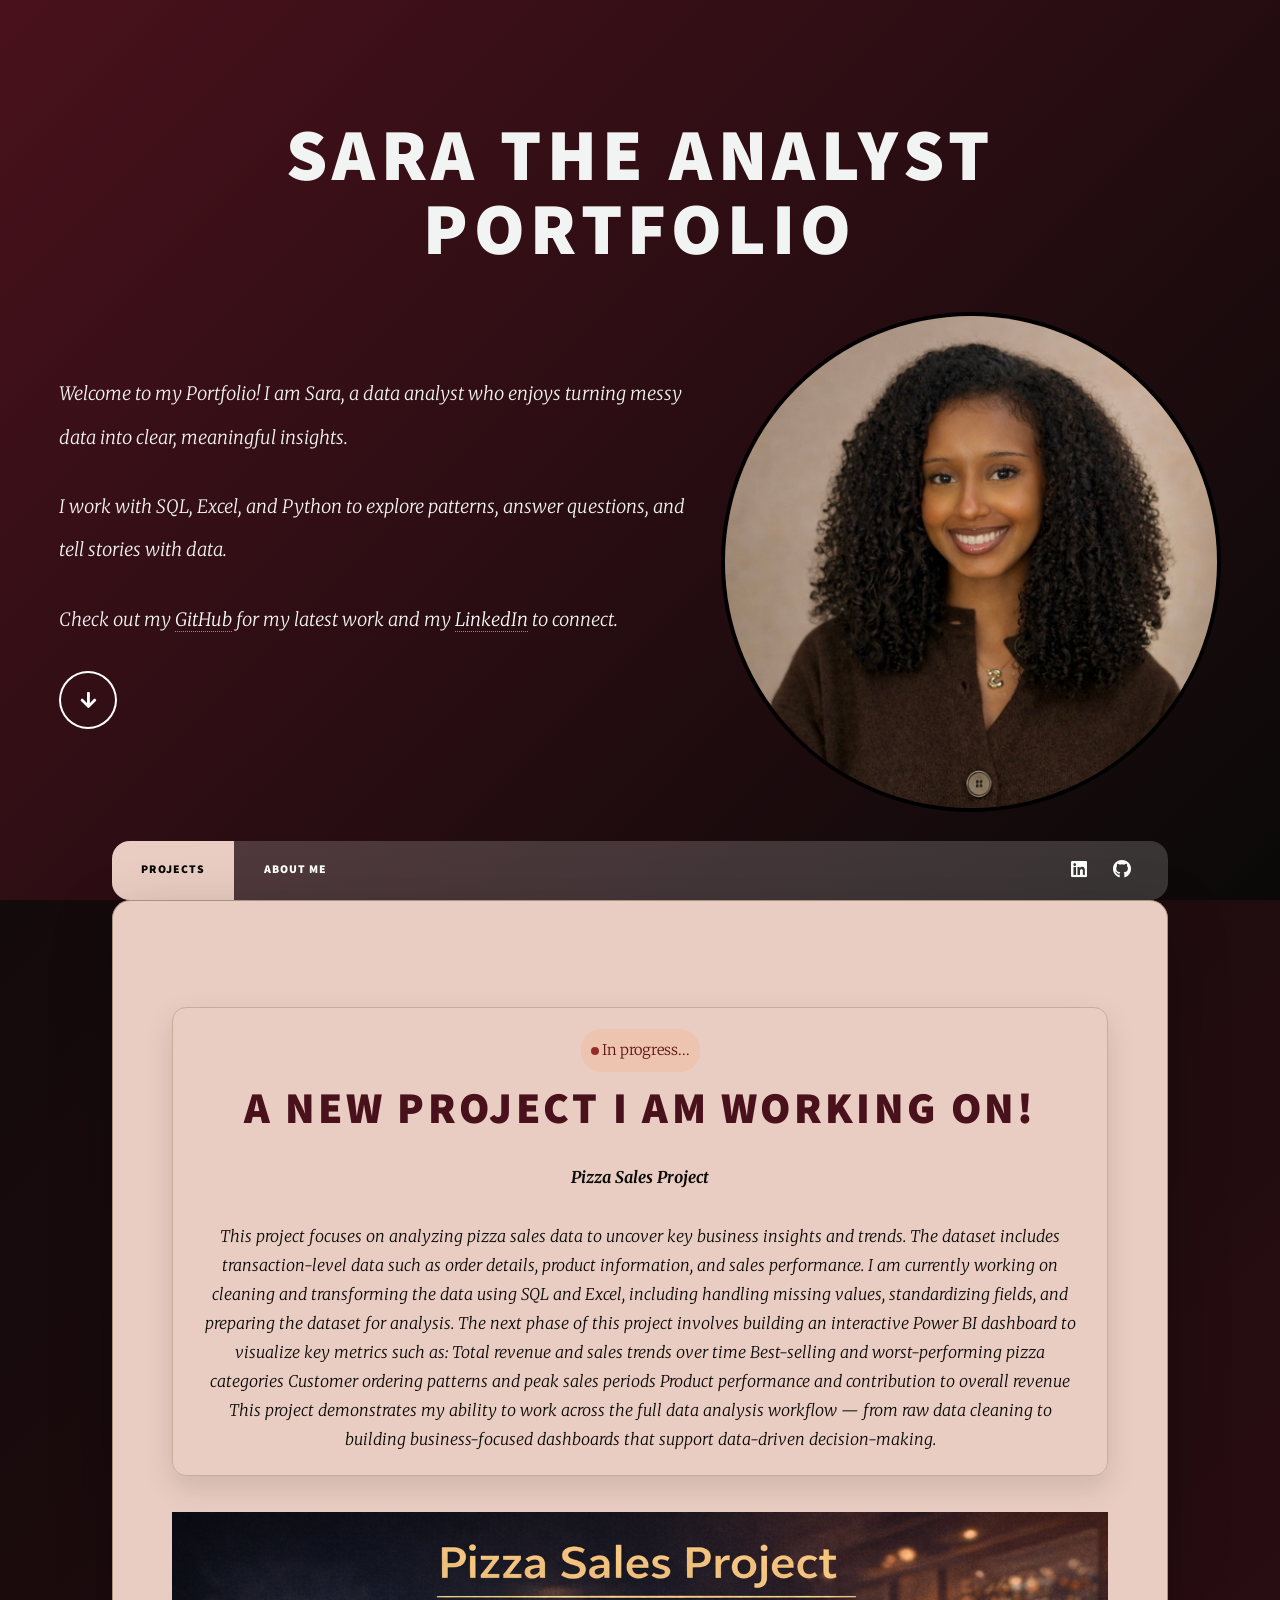
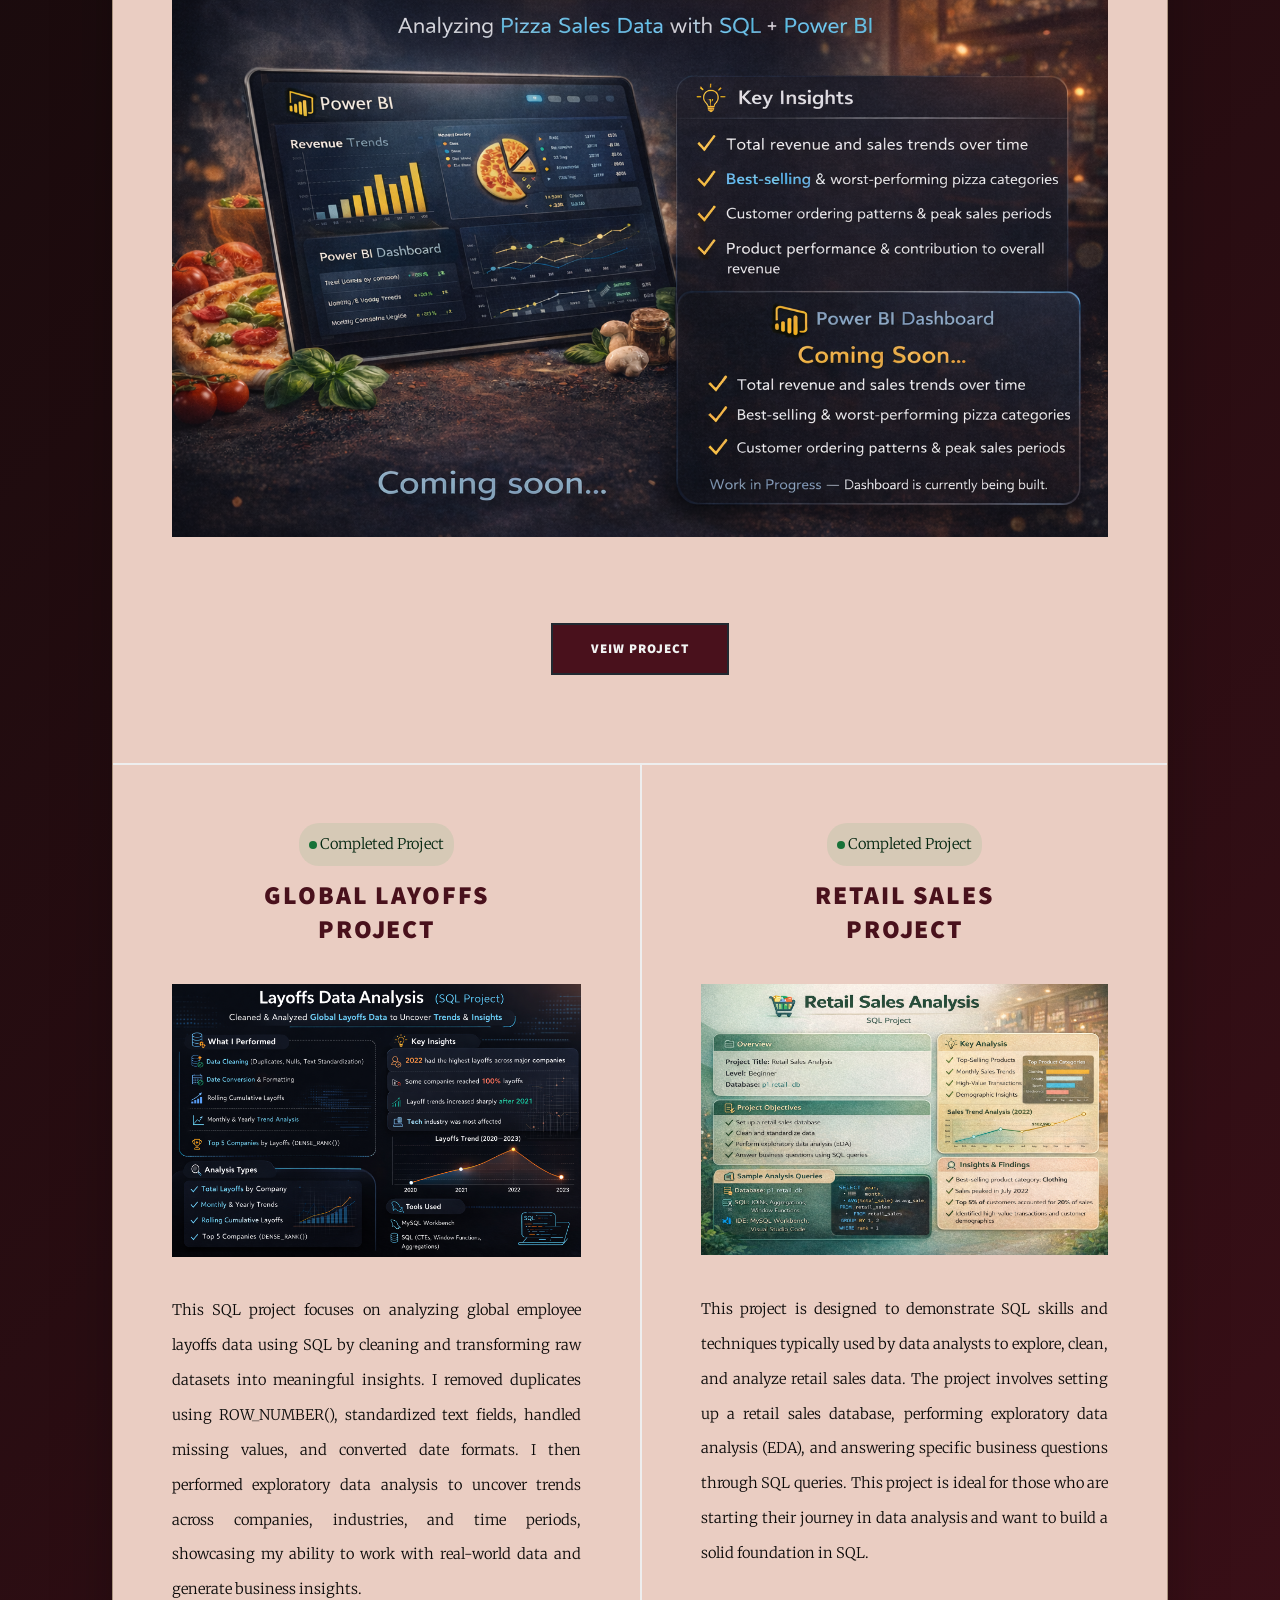
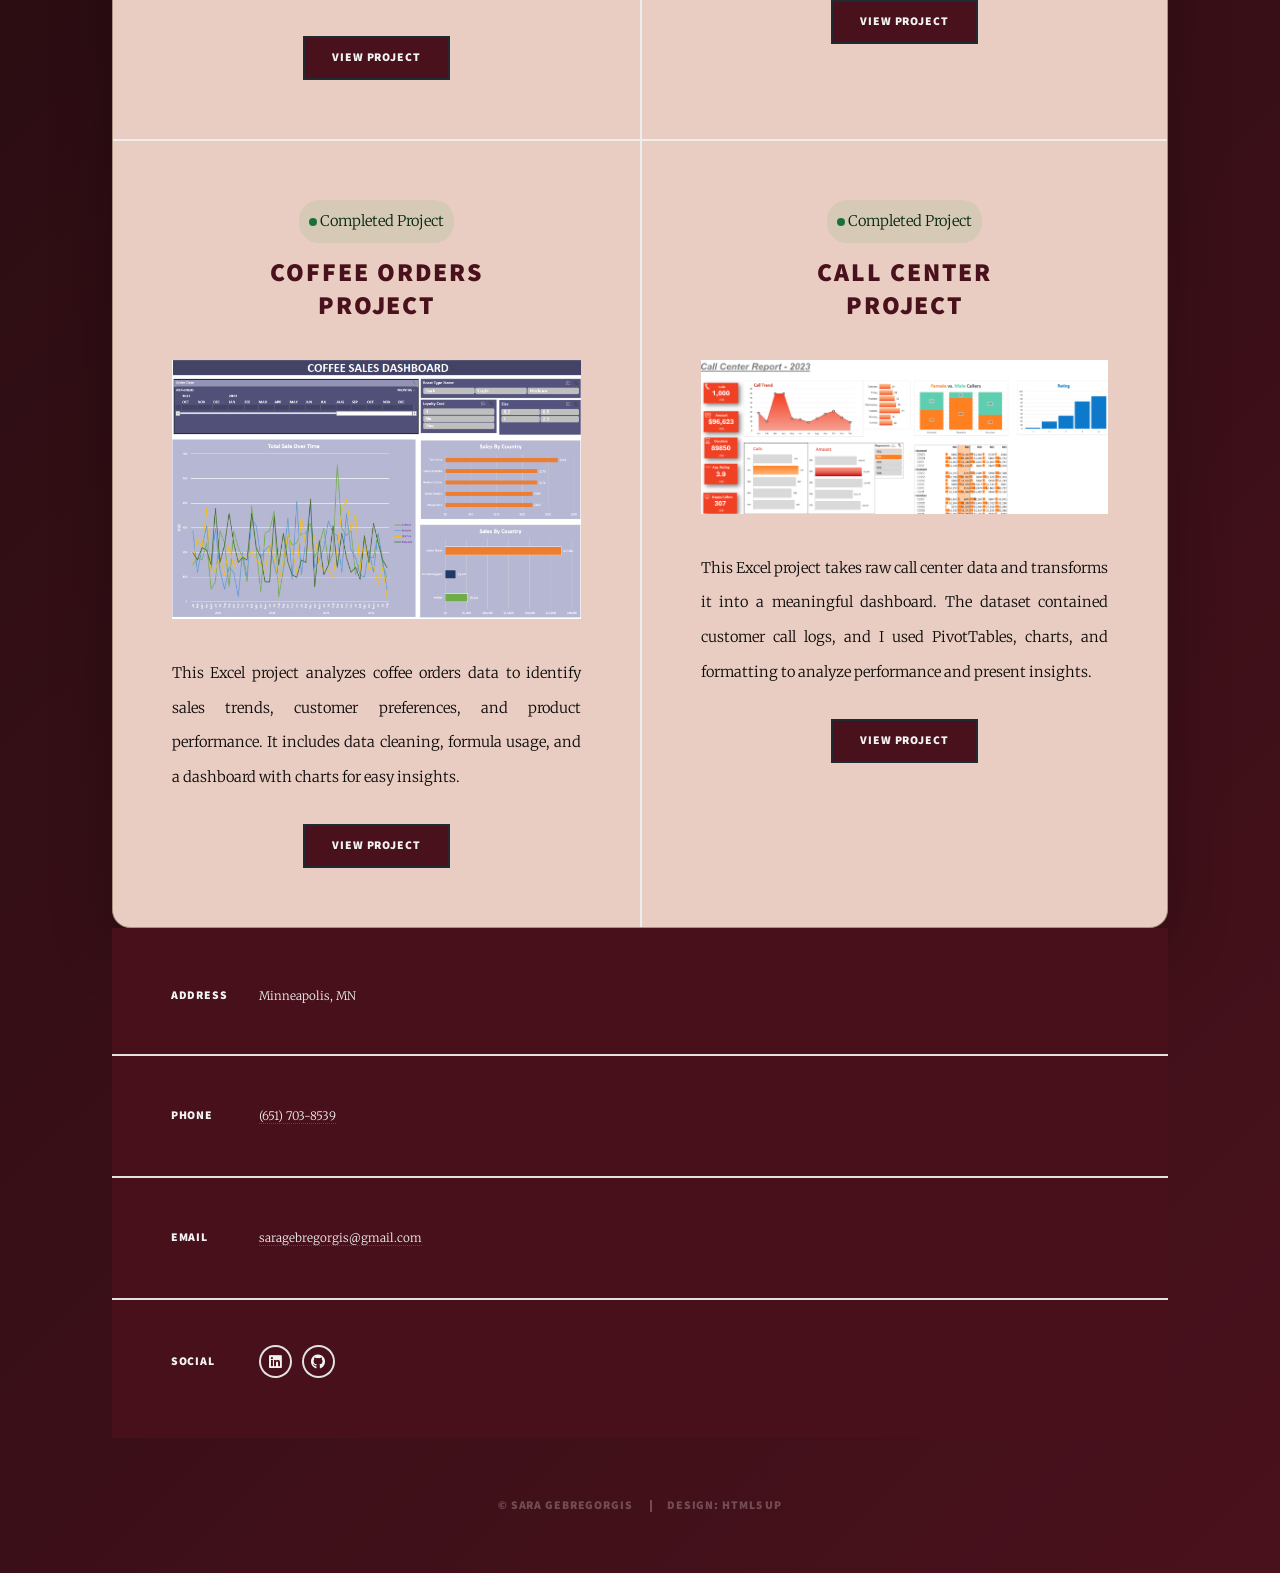
==== commit 2ec0ba3b: "edited the website" ====
--- a/index.html
+++ b/index.html
@@ -6,28 +6,53 @@
 -->
 <html>
 	<head>
+		
 		<title>Sara The Analyst Portfolio</title>
 		<meta charset="utf-8" />
 		<meta name="viewport" content="width=device-width, initial-scale=1, user-scalable=no" />
 		<link rel="stylesheet" href="assets/css/main.css" />
+		<link rel="stylesheet" href="assets/css/custom2.css" />
 		<noscript><link rel="stylesheet" href="assets/css/noscript.css" /></noscript>
 	</head>
 	<body class="is-preload">
 
 		<!-- Wrapper -->
-			<div id="wrapper" class="fade-in">
-
-				<!-- Intro -->
-					<div id="intro">
-						<h1>Sara The Analyst Portfolio<br />
-						</h1>
-						<p>Welcome to my portfolio, featuring data analytics projects where I use SQL, Excel, and Python to turn data into insights.
-							<br />
-						Check out my  <a href="https://github.com/SaraGGebregorgis">Github</a> for my latest work and my <a href="https://www.linkedin.com/in/sara-gebregorgis-30a691344/">Linkedln</a> to connect.</p>
-						<ul class="actions">
-							<li><a href="#header" class="button icon solid solo fa-arrow-down scrolly">Continue</a></li>
-						</ul>
-					</div>
+		 <div id="wrapper" class="fade-in">
+			<div id="intro">
+
+  <!-- TITLE (full width on top) -->
+  <h1 class="hero-title">Sara The Analyst Portfolio</h1>
+
+  <!-- TWO-COLUMN ROW -->
+  <div class="hero-row">
+
+    <!-- LEFT: WELCOME TEXT -->
+    <div class="hero-text">
+      <p>
+        Welcome to my Portfolio! I am Sara, a data analyst who enjoys turning messy data into clear, meaningful insights.
+      </p>
+
+      <p>
+        I work with SQL, Excel, and Python to explore patterns, answer questions, and tell stories with data.
+      </p>
+
+      <p>
+        Check out my <a href="https://github.com/SaraGGebregorgis">GitHub</a> for my latest work and my
+        <a href="https://www.linkedin.com/in/sara-gebregorgis-30a691344/">LinkedIn</a> to connect.
+      </p>
+
+      <ul class="actions">
+        <li><a href="#header" class="button icon solid solo fa-arrow-down scrolly">Continue</a></li>
+      </ul>
+    </div>
+
+    <!-- RIGHT: CIRCLE PHOTO -->
+    <div class="hero-photo">
+      <img src="images/sarag.png" alt="Sara" />
+    </div>
+
+  </div>
+</div>
 
 				<!-- Header -->
 					<header id="header">
@@ -38,25 +63,47 @@
 					<nav id="nav">
 						<ul class="links">
 							<li class="active"><a href="index.html">Projects</a></li>
-							<li><a href="generic.html">About me</a></li>
+							<li><a href="aboutme.html">About me</a></li>
 				
 						</ul>
-						<li><a href="https://www.linkedin.com/in/sara-gebregorgis-30a691344/" class="icon brands fa-linkedin"><span class="label">Linkdln</span></a></li>
-							<li><a href="https://github.com/SaraGGebregorgis" class="icon brands fa-github"><span class="label">GitHub</span></a></li>
+						<ul class="icons">
+							<li><a href="https://www.linkedin.com/in/sara-gebregorgis-30a691344/" class="icon brands fa-linkedin"><span class="label">LinkdIn</span></a></li>
+							<li><a href="https://github.com/SaraGGebregorgis" class="icon brands alt fa-github"><span class="label">GitHub</span></a></li>
+						</ul>
 					</nav>
 
 				<!-- Main -->
+				 <div class="project-card">
+
 					<div id="main">
 
 						<!-- Featured Post -->
 							<article class="post featured">
 								<header class="major">
-									<span class="updateproject">In progress....</span>
+									
+
+									<span class="updateproject progress">   In progress...</span>
 									<h2><a href="#">A New Project I am working on!<br />
 									</a></h2>
-									<p>In this project we clean housing data in sql server</p>
+									<p class="project-subtitle">Pizza Sales Project</p>
+									<p>This project focuses on analyzing pizza sales data to uncover key business insights and trends. The dataset includes transaction-level data such as order details, product information, and sales performance.
+
+I am currently working on cleaning and transforming the data using SQL and Excel, including handling missing values, standardizing fields, and preparing the dataset for analysis.
+
+The next phase of this project involves building an interactive Power BI dashboard to visualize key metrics such as:
+
+Total revenue and sales trends over time
+
+Best-selling and worst-performing pizza categories
+
+Customer ordering patterns and peak sales periods
+
+Product performance and contribution to overall revenue
+
+This project demonstrates my ability to work across the full data analysis workflow — from raw data cleaning to building business-focused dashboards that support data-driven decision-making.</p>
+										
 								</header>
-								<a href="#" class="image main"><img src="images/pic01.jpg" alt="" /></a>
+								<a href="https://github.com/SaraGGebregorgis/Coffee-Orders-Project" class="image fit"><img src="images/pizzasales.png" alt="" /></a>
 								<ul class="actions special">
 									<li><a href="#" class="button large">Veiw Project</a></li>
 								</ul>
@@ -66,11 +113,24 @@
 							<section class="posts">
 								<article>
 									<header>
-										<span class="updateproject">Completed Project</span>
+										<span class="updateproject completed">   Completed Project</span>
+										<h2><a href="https://github.com/SaraGGebregorgis/sql-layoffs-exploratory-analysis">Global Layoffs<br />
+										 Project</a></h2>
+									</header>
+									<a href="https://github.com/SaraGGebregorgis/sql-layoffs-exploratory-analysis" class="image fit"><img src="images/layoffs.png" alt="" /></a>
+									<p>This SQL project focuses on analyzing global employee layoffs data using SQL by cleaning and transforming raw datasets into meaningful insights. I removed duplicates using ROW_NUMBER(), standardized text fields, handled missing values, and converted date formats. I then performed exploratory data analysis to uncover trends across companies, industries, and time periods, showcasing my ability to work with real-world data and generate business insights.</p>
+									<ul class="actions special">
+										<li><a href="https://github.com/SaraGGebregorgis/sql-layoffs-exploratory-analysis" class="button">View Project</a></li>
+									</ul>
+								</article>
+
+								<article>
+									<header>
+										<span class="updateproject completed">   Completed Project</span>
 										<h2><a href="https://github.com/SaraGGebregorgis/sql_retail_sales">Retail Sales<br />
 										 Project</a></h2>
 									</header>
-									<a href="https://github.com/SaraGGebregorgis/sql_retail_sales" class="image fit"><img src="images/retailsales.jpg" alt="" /></a>
+									<a href="https://github.com/SaraGGebregorgis/sql_retail_sales" class="image fit"><img src="images/retailsale.png" alt="" /></a>
 									<p>This project is designed to demonstrate SQL skills and techniques typically used by data analysts to explore, clean, and analyze retail sales data. The project involves setting up a retail sales database, performing exploratory data analysis (EDA), and answering specific business questions through SQL queries. This project is ideal for those who are starting their journey in data analysis and want to build a solid foundation in SQL.</p>
 									<ul class="actions special">
 										<li><a href="https://github.com/SaraGGebregorgis/sql_retail_sales" class="button">View Project</a></li>
@@ -78,8 +138,8 @@
 								</article>
 								<article>
 									<header>
-										<span class="updateproject">Completed Project</span>
-										<h2><a href="https://github.com/SaraGGebregorgis/Coffee-Orders-Project">Coffee Orders Project<br />
+										<span class="updateproject completed">   Completed Project</span>
+										<h2><a href="https://github.com/SaraGGebregorgis/Coffee-Orders-Project">Coffee Orders <br /> Project
 										</a></h2>
 									</header>
 									<a href="https://github.com/SaraGGebregorgis/Coffee-Orders-Project" class="image fit"><img src="images/coffee.png" alt="" /></a>
@@ -91,8 +151,8 @@
 								</article>
 								<article>
 									<header>
-										<span class="updateproject">Completed Project</span>
-										<h2><a href="https://github.com/SaraGGebregorgis/Call-Center-Project?tab=readme-ov-file#call-center-project-">Call Center Project<br />
+										<span class="updateproject completed">   Completed Project</span>
+										<h2><a href="https://github.com/SaraGGebregorgis/Call-Center-Project?tab=readme-ov-file#call-center-project-">Call Center <br /> Project
 										</a></h2>
 									</header>
 									<a href="https://github.com/SaraGGebregorgis/Call-Center-Project?tab=readme-ov-file#call-center-project-" class="image fit"><img src="images/callcenter.png" alt="" /></a>
@@ -101,40 +161,49 @@
 									<ul class="actions special">
 										<li><a href="https://github.com/SaraGGebregorgis/Call-Center-Project?tab=readme-ov-file#call-center-project-" class="button">View Project</a></li>
 									</ul>
-								</article>
+								
+								</article>
+								</section>
+								</div>
+								
 							
+								<!-- Footer -->
+								<footer id="footer">
+						
 						<section class="split contact">
 							<section class="alt">
-								<h3>Location</h3>
-								<p><br />
-								Minneapolis, MN</p>
-							</section>
-							<section> 
+								<h3>Address</h3>
+								<p>Minneapolis, MN<br /></p>
+							</section>
+							<section>
 								<h3>Phone</h3>
 								<p><a href="#">(651) 703-8539</a></p>
-							
 							</section>
 							<section>
 								<h3>Email</h3>
-								<p><a href="#">SaraGebregorgis@gmail.com</a></p>
-							</section>
-							<h3>Social</h3>
-							<section><ul class="icons">
-							<li><a href="https://www.linkedin.com/in/sara-gebregorgis-30a691344/" class="icon brands fa-linkedin"><span class="label">Linkdln</span></a></li>
-							<li><a href="https://github.com/SaraGGebregorgis" class="icon brands fa-github"><span class="label">GitHub</span></a></li>
-						</ul>
-					</section>
+								<p><a href="#">saragebregorgis@gmail.com</a></p>
+							</section>
+							<section>
+								<h3>Social</h3>
+								<ul class="icons alt">
+									<li><a href="https://www.linkedin.com/in/sara-gebregorgis-30a691344/" class="icon brands fa-linkedin"><span class="label">LinkdIn</span></a></li>
+									<li><a href="https://github.com/SaraGGebregorgis" class="icon brands alt fa-github"><span class="label">GitHub</span></a></li>
+								</ul>
+							</section>
 						</section>
-
-
+					</footer>
 				
 
 				<!-- Copyright -->
+				
 					<div id="copyright">
-						<ul><li>&copy; Untitled</li><li>Design: <a href="https://html5up.net">HTML5 UP</a></li></ul>
+ 					 <ul>
+    				<li>&copy; Sara Gebregorgis</li>
+    				<li>Design: HTML5 UP</li>
+  					</ul>
 					</div>
 
-			</div>
+			
 
 		<!-- Scripts -->
 			<script src="assets/js/jquery.min.js"></script>
--- a/assets/css/main.css
+++ b/assets/css/main.css
@@ -1,10 +1,10 @@
 @import url(fontawesome-all.min.css);
 @import url("https://fonts.googleapis.com/css?family=Merriweather:300,700,300italic,700italic|Source+Sans+Pro:900");
 
-/*
-	Massively by HTML5 UP
-	html5up.net | @ajlkn
-	Free for personal and commercial use under the CCA 3.0 license (html5up.net/license)
+/*
+	Massively by HTML5 UP
+	html5up.net | @ajlkn
+	Free for personal and commercial use under the CCA 3.0 license (html5up.net/license)
 */
 
 html, body, div, span, applet, object,
@@ -2037,27 +2037,10 @@
 
 /* Box */
 
-	.box {
-		border: solid 2px;
-		margin-bottom: 2rem;
-		padding: 1.5rem;
-	}
-
-		.box > :last-child,
-		.box > :last-child > :last-child,
-		.box > :last-child > :last-child > :last-child {
-			margin-bottom: 0;
-		}
-
-		.box.alt {
-			border: 0;
-			border-radius: 0;
-			padding: 0;
-		}
-
-	.box {
-		border-color: #eeeeee;
-	}
+.box { border: solid 10px; margin-bottom: 2rem; padding: 1.5rem; } 
+.box > :last-child, .box > :last-child > :last-child, .box > :last-child > :last-child > :last-child { margin-bottom: 0; }
+ .box.alt { border: 0; border-radius: 0; padding: 0; } 
+ .box { border-color: #eeeeee; }
 
 /* Button */
 
@@ -2483,7 +2466,7 @@
 	input[type="email"],
 	select,
 	textarea {
-		border-color: #eeeeee;
+		border-color: #ffffff;
 	}
 
 		input[type="text"]:focus,
@@ -4686,4 +4669,130 @@
 			visibility: visible;
 		}
 
-	}+	}
+
+.closing-message {
+  text-align: center;
+  font-style: italic;
+  margin-top: 2rem;
+  opacity: 0.8;
+}
+
+	/* Image zoom on hover */
+.image a {
+  display: block;
+  overflow: hidden;
+  border-radius: 12px; /* keeps it clean */
+}
+
+.image a img {
+  width: 100%;
+  transition: transform 0.4s ease;
+}
+
+.image a:hover img {
+  transform: scale(1.08);
+}
+
+
+
+/* Base style */
+.status {
+  display: inline-flex;
+  align-items: center;
+  font-size: 0.75rem;
+  font-weight: 600;
+  padding: 4px 10px;
+  border-radius: 20px;
+  letter-spacing: 0.5px;
+}
+
+/* Dot before text */
+.status::before {
+  content: "";
+  width: 8px;
+  height: 8px;
+  border-radius: 50%;
+  margin-right: 6px;
+}
+
+/* ✅ Completed (Green) */
+.updateproject.completed {
+  background-color: rgba(38, 167, 85, 0.1);
+  color: #02250f;
+}
+
+/* Base badge */
+.updateproject {
+  display: inline-flex;
+  align-items: center;
+  gap: 6px;
+}
+
+/* Dot (REQUIRED for ::before to show) */
+.updateproject::before {
+  content: "";
+  display: inline-block;
+  width: 8px;
+  height: 8px;
+  border-radius: 50%;
+}
+
+/* Completed (green) */
+.updateproject.completed::before {
+  background-color: #177238;
+}
+
+/* In Progress (optional orange) */
+.updateproject.progress::before {
+  background-color: #f97316;
+}
+
+/* ⏳ In Progress (Orange) */
+.updateproject.progress {
+  background-color: rgba(249, 115, 22, 0.1);
+  color: rgb(96, 20, 20);
+}
+
+.updateproject.progress::before {
+  background-color: rgb(153, 42, 42);
+}
+
+.updateproject {
+  display: inline-flex;
+  align-items: center;
+  gap: 6px;
+
+  padding: 4px 10px;
+  border-radius: 20px;   /* 🔥 THIS makes the box rounded */
+
+  background-color: rgba(34, 126, 67, 0.1); /* soft green */
+  color: #052812;
+}
+
+.updateproject {
+  display: inline-block;
+  margin-bottom: 14px;
+}
+
+.post h2 {
+  margin-top: 0;
+  margin-bottom: 16px;
+}
+
+
+.project-card {
+  display: flex;
+  flex-direction: column;
+  height: 100%;
+}
+
+.button.large {
+	  margin-top: 50px;
+}
+
+#intro {
+  background: linear-gradient(135deg, #49111cff, #0a0908ff);
+}
+
+
--- a/assets/css/custom2.css
+++ b/assets/css/custom2.css
@@ -0,0 +1,358 @@
+/* ==========================================================
+   CUSTOM THEME (Your Color Palette Applied)
+========================================================== */
+
+/* ===== COLOR VARIABLES ===== */
+:root {
+  --black: #0a0908ff;
+  --night-bordeaux: #49111cff;
+  --white-smoke: #f2f4f3ff;
+  --dusty-taupe: #a9927dff;
+  --stone-brown: #5e503fff;
+}
+
+/* ===== REMOVE DEFAULT BACKGROUND ===== */
+html, body {
+  background: none !important;
+}
+
+body:before,
+body:after {
+  background: none !important;
+}
+
+#bg,
+#bg:before,
+#bg:after {
+  background: none !important;
+}
+
+/* ===== BACKGROUND ===== */
+#wrapper {
+  min-height: 100vh;
+  background: linear-gradient(135deg, var(--black), var(--night-bordeaux)) !important;
+}
+
+/* OVERRIDE Massively background layer */
+#wrapper > .bg {
+  background-image: none !important;
+  background: linear-gradient(135deg, var(--night-bordeaux), var(--black)) !important;
+}
+
+/* ===== MAIN PANEL ===== */
+#main {
+  background: #eacdc2ff !important; /* white-smoke */
+  border: 1px solid var(--dusty-taupe);
+  border-radius: 18px;
+  box-shadow: 0 20px 60px rgba(0, 0, 0, 0.25);
+}
+
+#main > .inner {
+  padding: 2.2rem !important;
+}
+
+
+/* ===== TEXT ===== */
+#main, #main p, #main li {
+  color: var(--black) !important;
+}
+
+#main h1, 
+#main h2, 
+#main h3 {
+  color: var(--night-bordeaux) !important;
+}
+
+/* Links */
+#main a {
+  color: var(--night-bordeaux) !important;
+  border-bottom-color: var(--dusty-taupe) !important;
+}
+
+#main a:hover {
+  color: var(--stone-brown) !important;
+}
+
+
+
+
+/* STRONG HOVER EFFECT */
+/* ===== PROJECT CARDS ===== */
+.box {
+  background: rgba(242, 244, 243, 0.9) !important;
+  border: 1px solid var(--dusty-taupe) !important;
+
+  border-radius: 25px;
+  padding: 1.6rem !important;
+  margin-bottom: 2rem !important;
+
+  box-shadow: 0 12px 30px rgba(0,0,0,0.15);
+  transition: all 0.4s ease;
+}
+
+.box:hover {
+  transform: translateY(6px);
+  box-shadow: 0 20px 45px rgba(0,0,0,0.25);
+  border-color: (var(--stone-brown)) !important;
+  
+}
+
+/* Make parent allow layering */
+.posts {
+  position: relative;
+}
+
+/* Base state */
+.posts article {
+  transition: all 0.35s ease;
+  position: relative;
+  z-index: 1;
+}
+
+/* When hovering container → dim others */
+.posts:hover article {
+  opacity: 0.9;
+  transform: scale(0.98);
+}
+
+/* Hovered card pops OUT */
+.posts article:hover {
+  opacity: 1 !important;
+  transform: scale(1.05) translateY(-10px);
+  z-index: 10; /* comes above others */
+
+  box-shadow: 0 25px 60px rgba(0,0,0,0.4);
+  border-radius: 18px;
+}
+
+
+
+/* ===== IMAGES ===== */
+.box img {
+  width: 100%;
+  border-radius: 25px;
+  margin-bottom: 18px;
+}
+
+
+/* ===== BUTTONS ===== */
+.box .button,
+#main .button {
+  background: var(--night-bordeaux) !important;
+  color: var(--white-smoke) !important;
+  border: none !important;
+
+}
+
+.box .button:hover {
+  background: var(--stone-brown) !important;
+  color: var(--white-smoke) !important;
+}
+
+/* FIX button hover text color */
+.button:hover,
+.box .button:hover,
+#main .button:hover {
+  color: var(--dusty-taupe) !important; /* keep text same */
+  opacity: 1 !important; /* prevent fading */
+}
+
+
+
+
+/* ===== SPACING ===== */
+.box .actions {
+  margin-top: 25px !important;
+}
+
+
+/* ===== INTRO ===== */
+#intro h1,
+#intro p {
+  color: var(--white-smoke) !important;
+}
+
+
+/* ===== FOOTER ===== */
+#footer {
+  background: rgba(73, 17, 28, 0.95) !important; /* night-bordeaux */
+}
+
+#footer h3 {
+  color: var(--white-smoke) !important;
+}
+
+#footer p,
+#footer a {
+  color: var(--white-smoke) !important;
+}
+
+
+/* ===== NAV ===== */
+#nav {
+  border-radius: 18px;
+}
+/* ACTIVE NAV TAB COLOR */
+#nav ul.links li.active {
+  background-color: #eacdc2ff !important;
+}
+
+/* Text color inside active tab */
+#nav ul.links li.active a {
+  color: #0a0908ff !important; /* black */
+}
+
+
+/* ===== RESPONSIVE ===== */
+@media (max-width: 980px) {
+  #main > .inner {
+    padding: 1.2rem !important;
+  }
+}
+
+/* PROJECT DESCRIPTION TEXT */
+.post p {
+  color: #0a0908ff !important; /* your black */
+  font-size: 1.1rem !important; /* slightly bigger */
+  line-height: 1.8 !important; /* more readable */
+}
+
+/* Make ONLY the featured project title bigger */
+.post.featured h2 {
+  font-size: 3rem !important;
+}
+
+.project-subtitle {
+  font-size: 2rem;
+  font-weight: 700;
+  color: #49111cff; /* optional */
+}
+
+
+
+
+
+/* Intro layout: title top, text left, photo right */
+#intro { text-align: left; }
+
+#intro .hero-title {
+  text-align: center;
+  margin-bottom: 3rem;
+}
+
+#intro .hero-row {
+  display: flex;
+  align-items: center;
+  justify-content: space-between;
+  gap: 1rem;
+}
+
+#intro .hero-text {
+  flex: 1;
+  max-width: 1000px;
+  margin-top: 2%;
+}
+
+#intro .hero-photo {
+  flex: 0 0 260px;
+  display: flex;
+  justify-content: center;
+}
+
+#intro .hero-photo img {
+  width: 500px;
+  height: 500px;
+  border-radius: 50%;
+  object-fit: cover;
+  border: 4px solid rgba(1, 1, 1, 0.9);
+}
+
+/* Mobile */
+@media (max-width: 768px) {
+  #intro { text-align: center; }
+  #intro .hero-row { flex-direction: column-reverse; }
+  #intro .hero-text { max-width: 100%; }
+}
+
+/* FORCE LEFT ALIGN (override template) */
+#intro,
+#intro p {
+  text-align: left !important;
+}
+
+/* keep title centered */
+#intro .hero-title {
+  text-align: center !important;
+}
+
+
+/* ===== ABOUT PAGE CARD SYSTEM ===== */
+
+/* Make sure boxes can "float" above others */
+.post { position: relative; }
+
+/* Turn each major chunk into a card */
+.post header.major,
+.post > h2,
+.post .row {
+  background: 774c60ff; /* subtle card tint */
+  border: 1px solid rgba(169, 146, 125, 0.55);
+  border-radius: 14px;
+  padding: 1.4rem 1.6rem;
+   margin: 1.25rem 0;
+  box-shadow: 0 12px 30px rgba(0,0,0,0.12);
+   transition: transform 0.25s ease, box-shadow 0.25s ease, border-color 0.25s ease;
+}
+
+/* Stronger hover */
+.post header.major:hover,
+.post > h2:hover,
+.post .row:hover {
+  transform: translateY(-6px) scale(1.01);
+  box-shadow: 0 22px 55px rgba(0,0,0,0.22);
+  border-color: rgba(73, 17, 28, 0.65); /* night-bordeaux */
+}
+
+/* Prevent the plain H2 line from becoming its own "card" if you don't want it */
+.post > h2 { display: none; } /* optional: removes the standalone "My Story" card */
+
+
+
+.post .image.fit img {
+  box-shadow: 0 14px 40px rgba(0,0,0,0.18);
+  transition: transform 0.25s ease, box-shadow 0.25s ease;
+}
+
+.post .image.fit img:hover {
+  transform: scale(1.03);
+  box-shadow: 0 24px 65px rgba(0,0,0,0.28);
+}
+
+
+
+/* ===== SIDEBAR MINI CARDS ===== */
+
+
+.col-5.col-12-medium > ul:hover,
+.col-5.col-12-medium > table:hover {
+  transform: translateY(-5px);
+  box-shadow: 0 18px 45px rgba(0,0,0,0.18);
+  border-radius: 2%;
+}
+
+/* ===== SKILLS TABLE CLEAN GRID ===== */
+.col-5.col-12-medium table {
+  width: 100%;
+  border-collapse: separate;
+  border-spacing: 10px;
+}
+
+.col-5.col-12-medium table td {
+  background: rgba(234, 205, 194, 0.7);
+  border: 1px solid rgba(73, 17, 28, 0.25);
+  border-radius: 12px;
+  padding: 0.7rem 0.8rem;
+  font-weight: 600;
+  color: #0a0908ff;
+  text-align: center;
+}
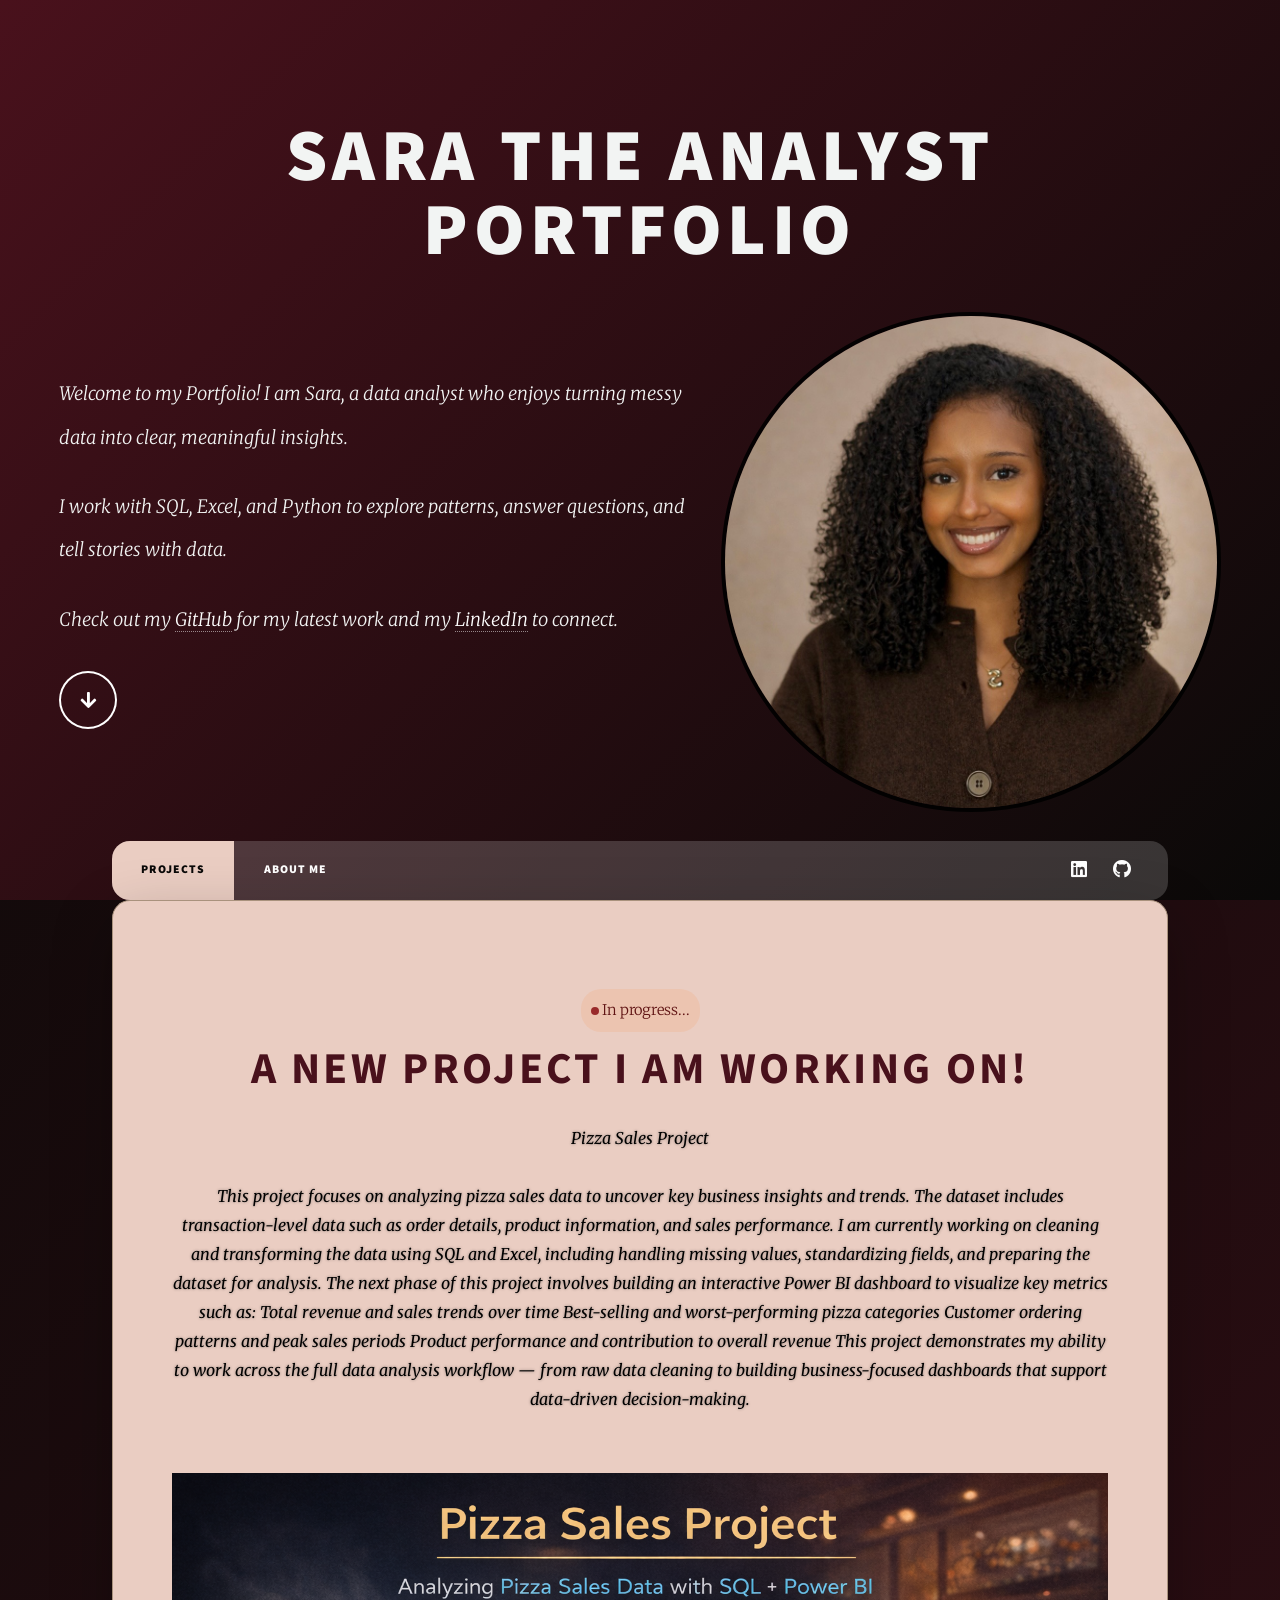
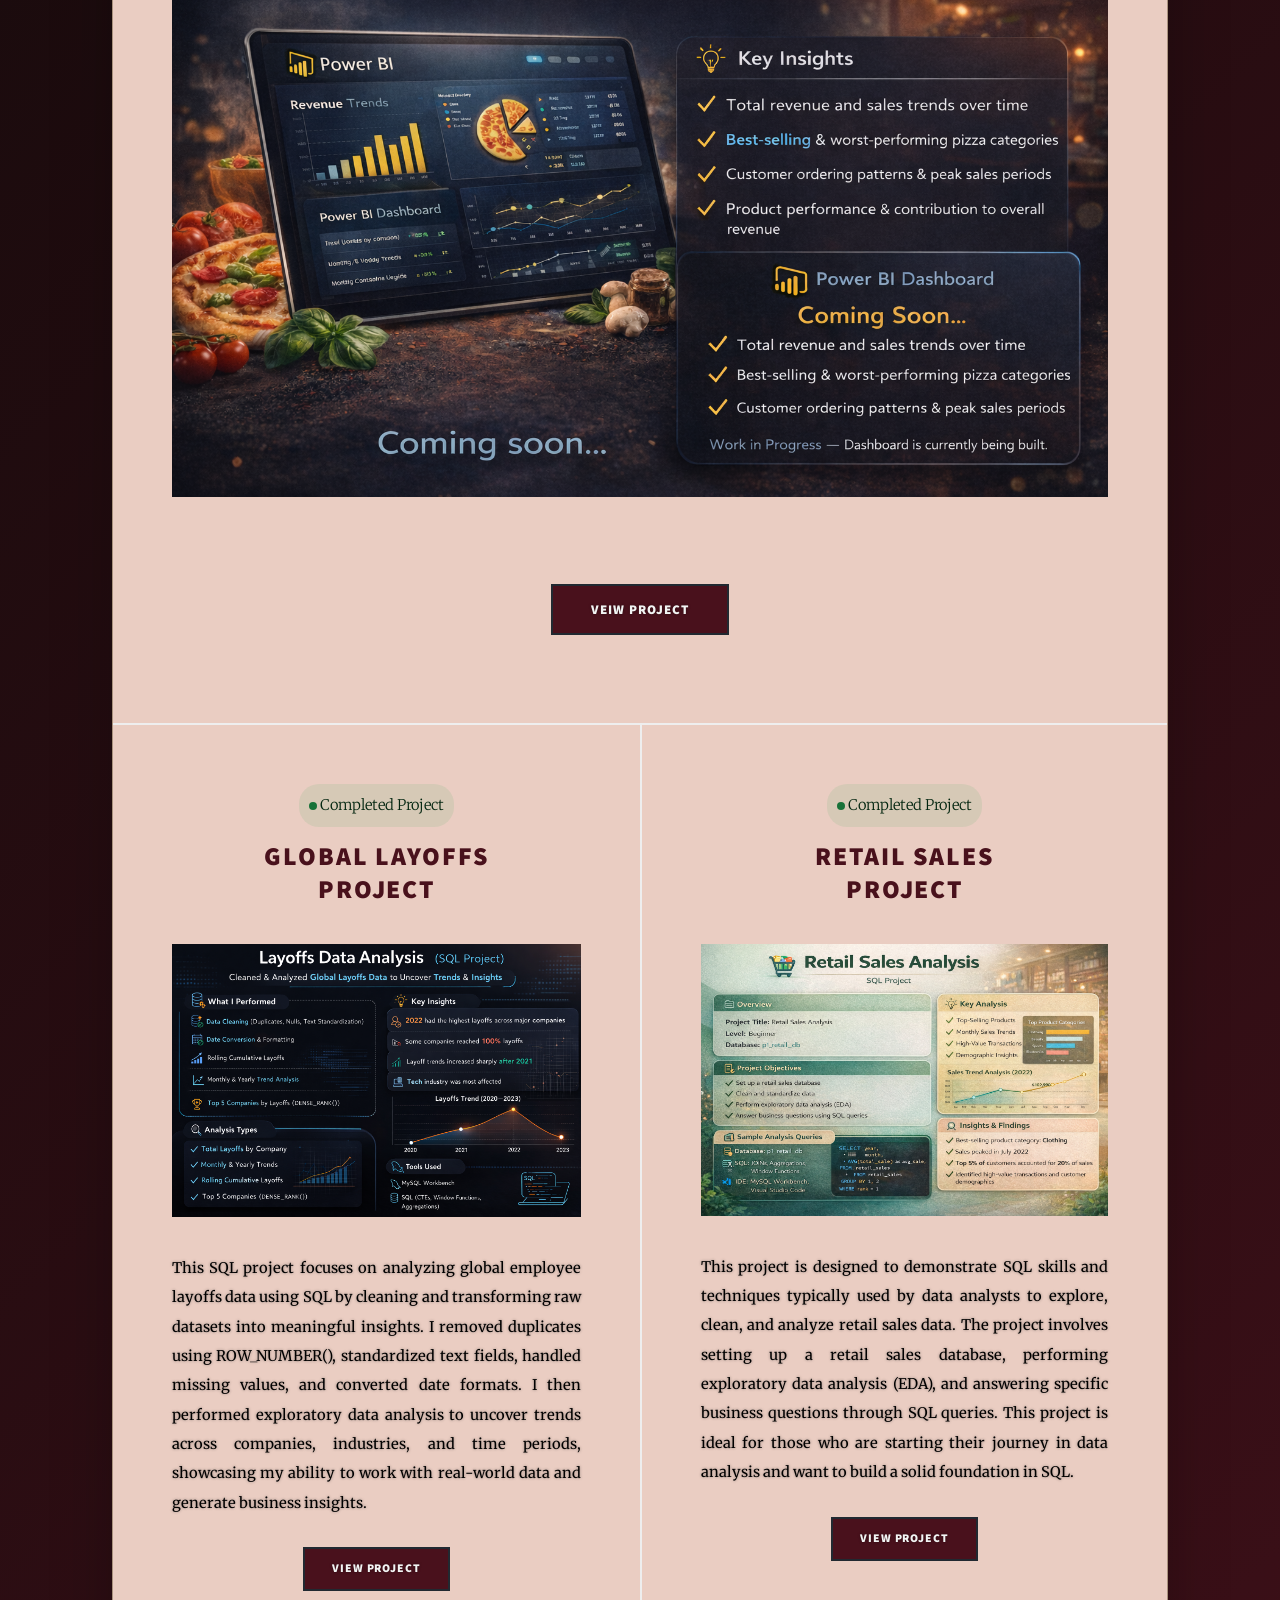
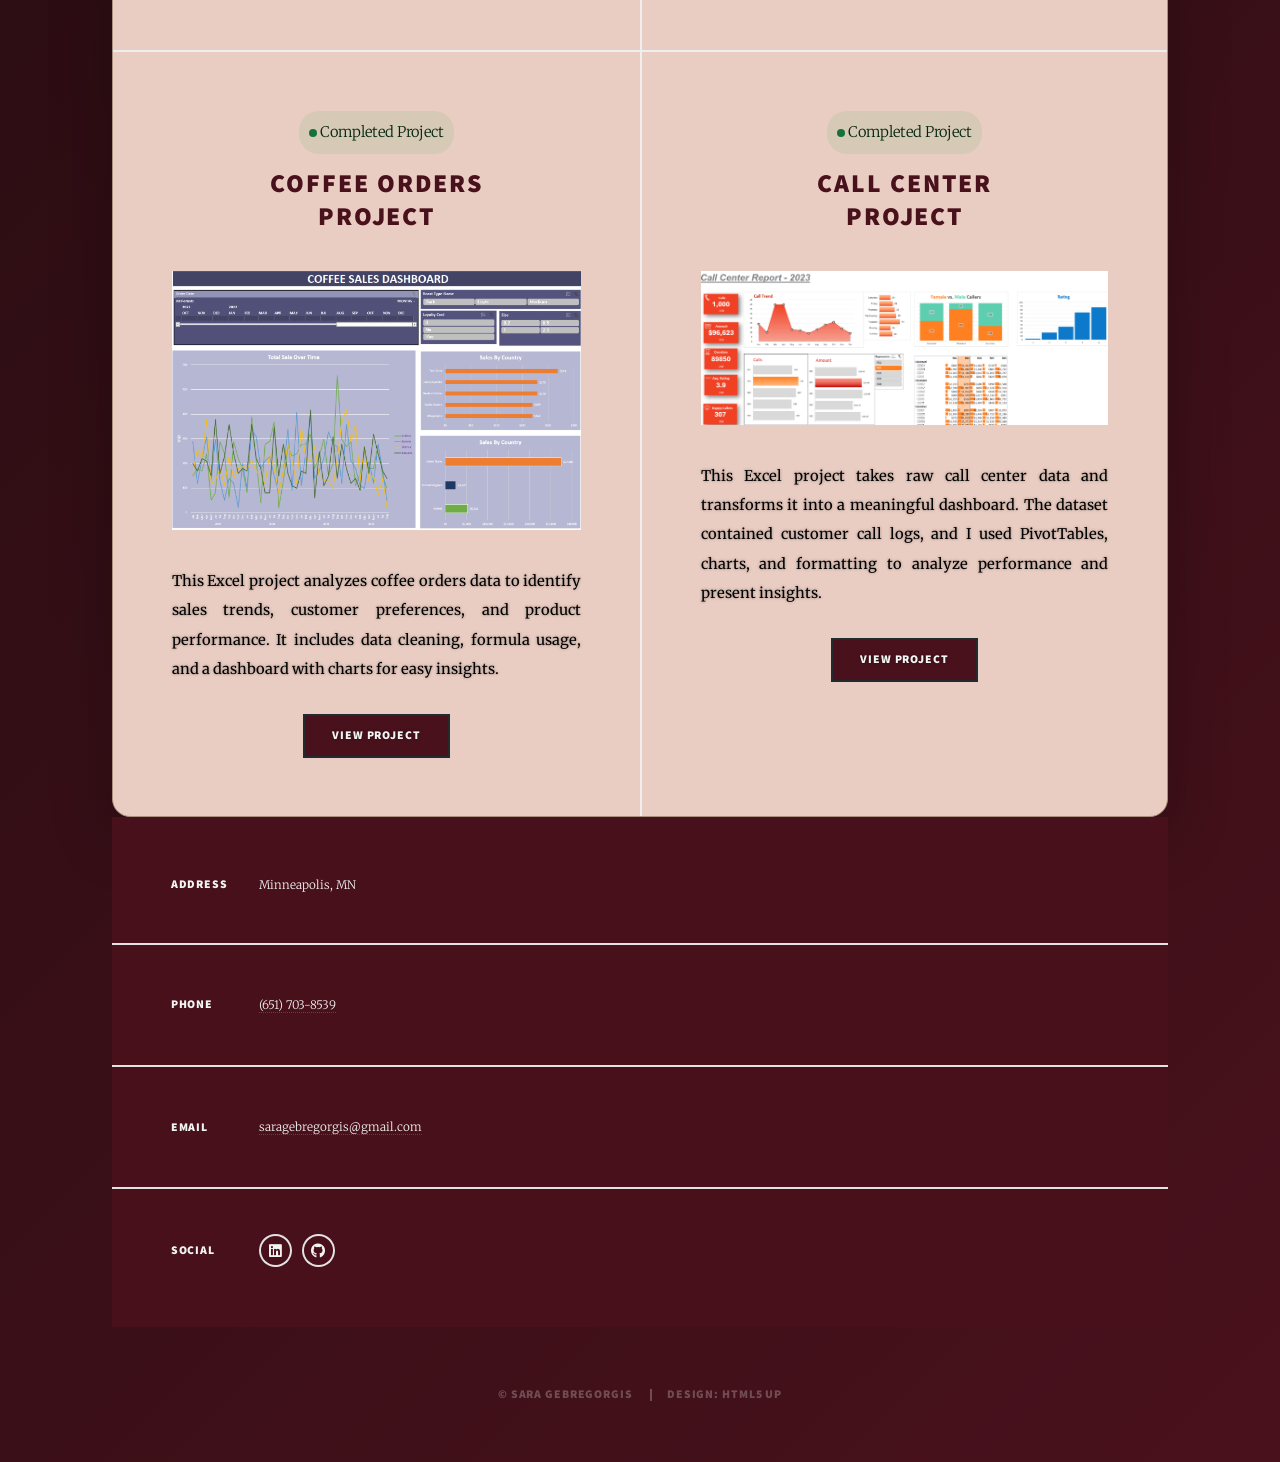
==== commit 063458eb: "css edit" ====
--- a/index.html
+++ b/index.html
@@ -56,7 +56,7 @@
 
 				<!-- Header -->
 					<header id="header">
-						<a href="index.html" class="logo">Sara G Gebregorgis </a>
+						<a href="index.html" class="logo">Sara The Analyst <br/> Portfolio </a>
 					</header>
 
 				<!-- Nav -->
@@ -83,7 +83,7 @@
 									
 
 									<span class="updateproject progress">   In progress...</span>
-									<h2><a href="#">A New Project I am working on!<br />
+									<h2><a href="https://github.com/SaraGGebregorgis/Pizza-Sales-project">A New Project I am working on!<br />
 									</a></h2>
 									<p class="project-subtitle">Pizza Sales Project</p>
 									<p>This project focuses on analyzing pizza sales data to uncover key business insights and trends. The dataset includes transaction-level data such as order details, product information, and sales performance.
@@ -105,7 +105,7 @@
 								</header>
 								<a href="https://github.com/SaraGGebregorgis/Coffee-Orders-Project" class="image fit"><img src="images/pizzasales.png" alt="" /></a>
 								<ul class="actions special">
-									<li><a href="#" class="button large">Veiw Project</a></li>
+									<li><a href="https://github.com/SaraGGebregorgis/Pizza-Sales-project" class="button large">Veiw Project</a></li>
 								</ul>
 							</article>
 
--- a/assets/css/custom2.css
+++ b/assets/css/custom2.css
@@ -225,8 +225,10 @@
 .project-subtitle {
   font-size: 2rem;
   font-weight: 700;
-  color: #49111cff; /* optional */
-}
+  color: black; /* optional */
+}
+
+
 
 
 
@@ -288,33 +290,15 @@
 
 /* ===== ABOUT PAGE CARD SYSTEM ===== */
 
-/* Make sure boxes can "float" above others */
-.post { position: relative; }
-
-/* Turn each major chunk into a card */
-.post header.major,
-.post > h2,
-.post .row {
-  background: 774c60ff; /* subtle card tint */
-  border: 1px solid rgba(169, 146, 125, 0.55);
-  border-radius: 14px;
-  padding: 1.4rem 1.6rem;
-   margin: 1.25rem 0;
-  box-shadow: 0 12px 30px rgba(0,0,0,0.12);
-   transition: transform 0.25s ease, box-shadow 0.25s ease, border-color 0.25s ease;
-}
 
 /* Stronger hover */
-.post header.major:hover,
-.post > h2:hover,
-.post .row:hover {
-  transform: translateY(-6px) scale(1.01);
+/* Apply hover only to sections, not layout */
+.post section:hover {
+  transform: translateY(-6px) scale(1);
   box-shadow: 0 22px 55px rgba(0,0,0,0.22);
-  border-color: rgba(73, 17, 28, 0.65); /* night-bordeaux */
-}
-
-/* Prevent the plain H2 line from becoming its own "card" if you don't want it */
-.post > h2 { display: none; } /* optional: removes the standalone "My Story" card */
+  border-radius: 12px;
+  transition: 0.3s ease;
+}
 
 
 
@@ -345,14 +329,145 @@
   width: 100%;
   border-collapse: separate;
   border-spacing: 10px;
+  
 }
 
 .col-5.col-12-medium table td {
   background: rgba(234, 205, 194, 0.7);
-  border: 1px solid rgba(73, 17, 28, 0.25);
+  border: 1px solid rgba(4, 4, 4, 0.25);
   border-radius: 12px;
   padding: 0.7rem 0.8rem;
   font-weight: 600;
   color: #0a0908ff;
   text-align: center;
-}+  
+}
+
+#main .post p {
+  color: black !important;   /* deeper bordeaux */
+  font-size: 1.5rem;
+  line-height: 1.85;
+  font-weight: 500;
+}
+
+/* SECTION TITLES (My Story, Education, etc.) */
+.post h2 {
+  font-size: 1.8rem;            /* bigger */
+  font-weight: 700;
+  color: #49111c;               /* your dark tone */
+  margin-bottom: 1.2rem;
+  position: relative;
+}
+
+/* Light line ONLY on About page */
+.about-page .post h2::after {
+  content: "";
+  display: block;
+              /* pick a number */
+  height: 5px;
+  background: #49111cff;
+  margin-top: 8px;
+  border-radius: 2px;
+}
+
+.about-page header.major h1 {
+  font-weight: 800;
+  letter-spacing: 3px;
+  position: relative;
+  display: inline-block;
+}
+
+/* ONLY About page header box */
+.about-page header.major {
+  border: px solid #49111c;
+  border-radius: 16px;
+  padding: 2.5rem 1.5rem;
+  margin-bottom: 2.5rem;
+  text-align: center;
+
+  /* NEW */
+  background: linear-gradient(
+    135deg,
+    rgba(125, 68, 68, 0.6),
+    rgba(88, 32, 43, 0.05)
+  );
+
+  box-shadow: 0 12px 30px rgba(0, 0, 0, 0.08);
+  backdrop-filter: blur(6px);
+
+  position: relative;
+  overflow: hidden;
+}
+
+
+
+
+/* ===== ABOUT PAGE: TURN OFF ZOOM HOVER ON CONTENT BLOCKS ===== */
+#main .post header.major:hover,
+
+#main .post .col-5.col-12-medium > ul:hover,
+#main .post .col-5.col-12-medium > table:hover,
+#main .post .col-5.col-12-medium > h2:hover {
+  transform: none !important;
+  box-shadow: none !important;
+}
+
+
+/* ONE BIG HOVER CARD FOR ABOUT PAGE */
+.about-card {
+  transition: all 0.3s ease;
+  border-radius: 16px;
+}
+
+.about-card:hover {
+  transform: translateY(-8px) scale(1.01);
+  box-shadow: 0 30px 70px rgba(0,0,0,0.25);
+}
+
+.closing-message {
+  text-align: center;
+  margin-top: 2rem;
+  font-style: italic;
+  opacity: 0.8;
+}
+
+
+/* ===== SECTION CARDS ===== */
+.post > h2,
+.post .row {
+  background: linear-gradient(
+    135deg,
+    rgba(125, 68, 68, 0.6),
+    rgba(88, 32, 43, 0.05));
+  
+  border: 1.5px solid #a9927dff; /* dusty taupe */
+  border-radius: 14px;
+  padding: 1.5rem;
+  margin-bottom: 1.8rem;
+
+  transition: all 0.3s ease;
+}
+
+/* Remove bullets from all lists in About page */
+.post ul {
+  list-style: none !important;
+  padding-left: 0 !important;
+  margin-left: 0 !important;
+}
+
+/* ===== STRONGER PARAGRAPH TEXT (ALL PAGES) ===== */
+#main p {
+  color: black !important;   /* darker brown/black */
+  font-weight: 400 !important; /* slightly bold */
+  line-height: 2;
+}
+
+
+#main p,
+#main li,
+#main td {
+  text-shadow: 0 0 3px rgba(0,0,0,0.4);
+}
+
+
+
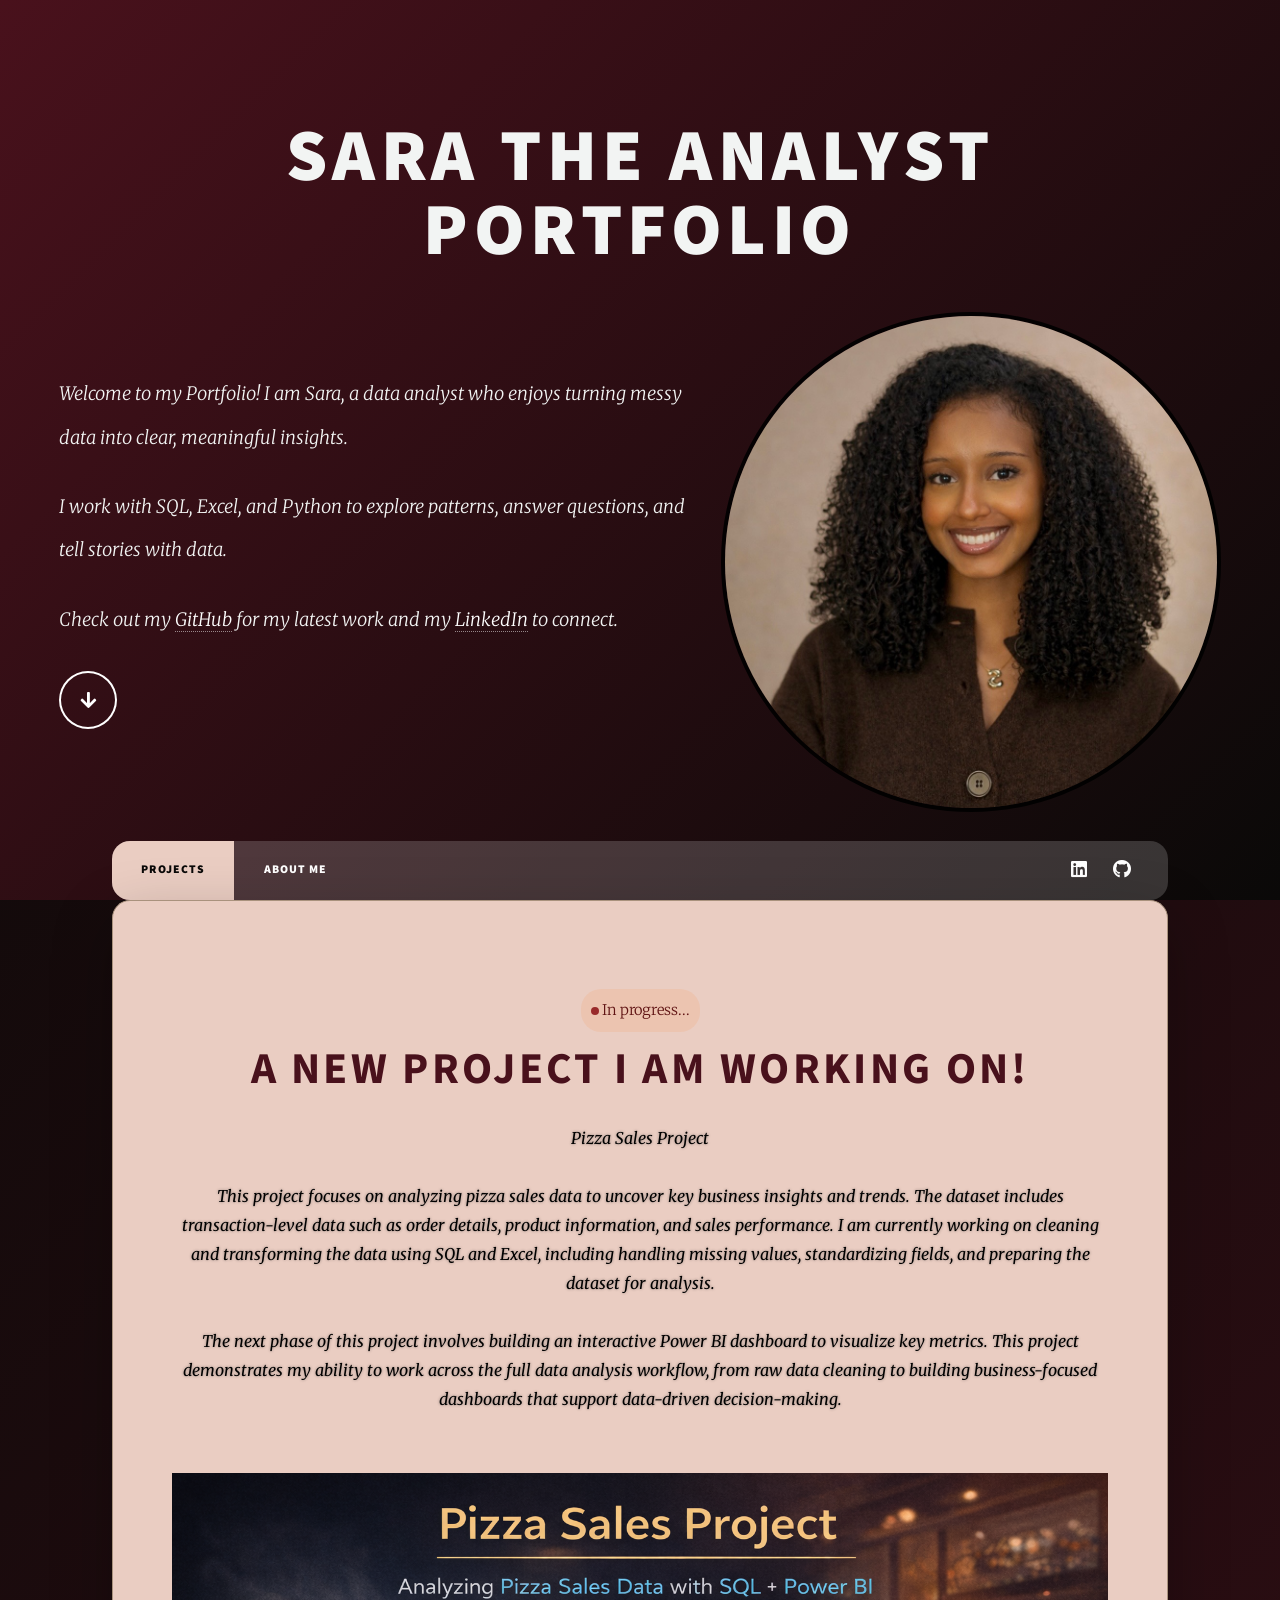
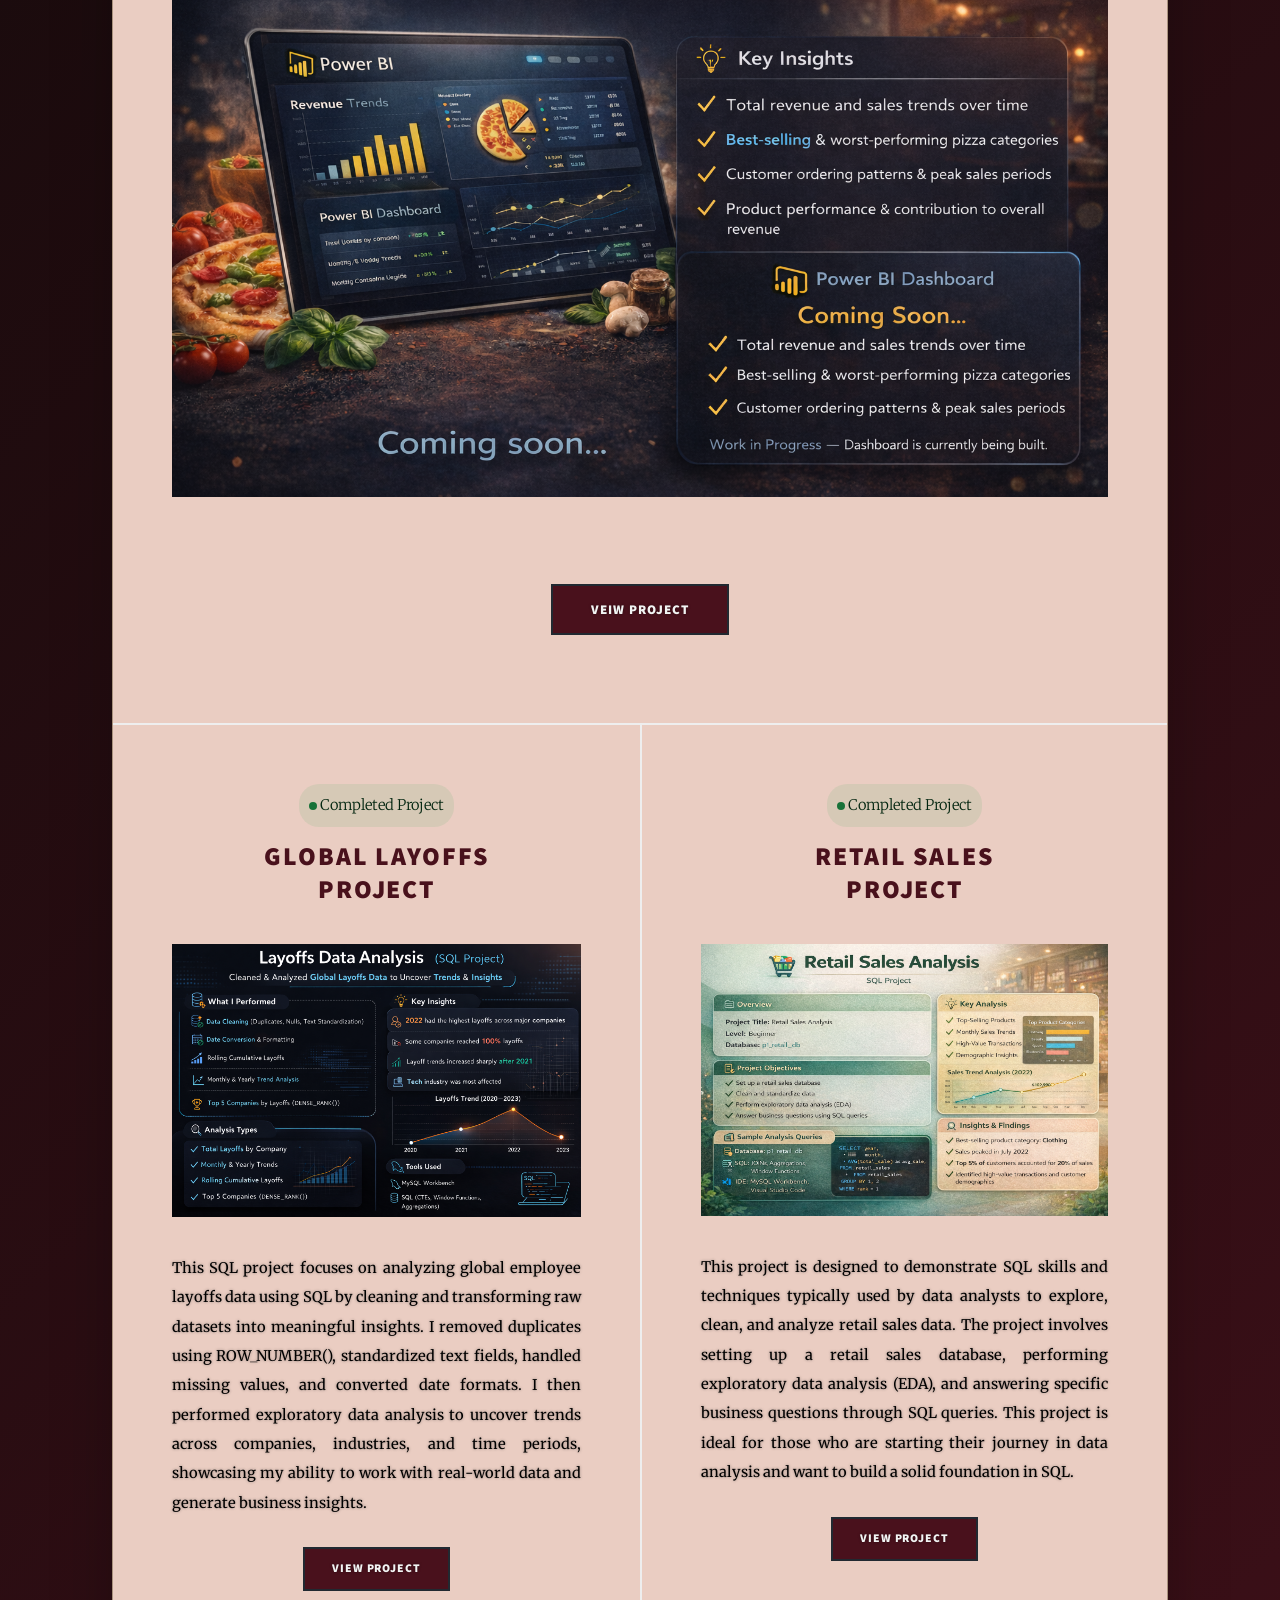
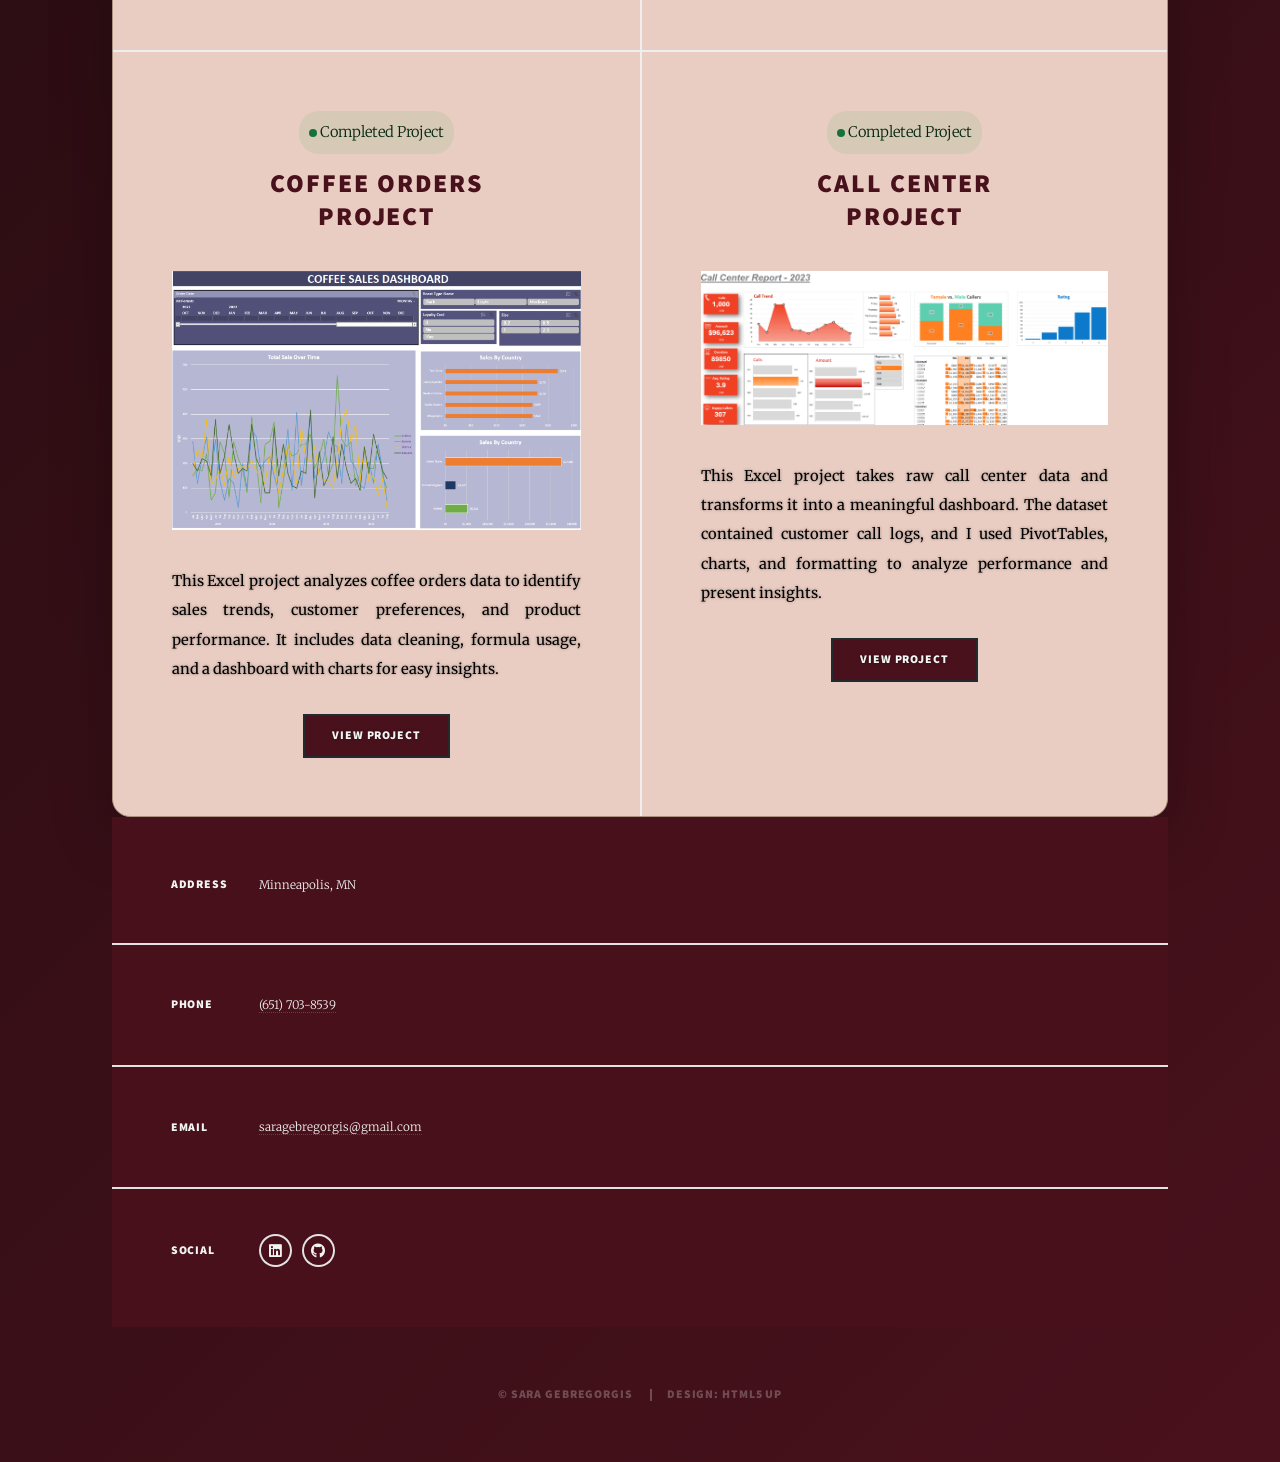
==== commit 4b4f3767: "spacing fix" ====
--- a/index.html
+++ b/index.html
@@ -37,8 +37,8 @@
       </p>
 
       <p>
-        Check out my <a href="https://github.com/SaraGGebregorgis">GitHub</a> for my latest work and my
-        <a href="https://www.linkedin.com/in/sara-gebregorgis-30a691344/">LinkedIn</a> to connect.
+        Check out my <a href="https://github.com/SaraGGebregorgis" target="_blank">GitHub</a> for my latest work and my
+        <a href="https://www.linkedin.com/in/sara-gebregorgis-30a691344/" target="_blank">LinkedIn</a> to connect.
       </p>
 
       <ul class="actions">
@@ -67,8 +67,8 @@
 				
 						</ul>
 						<ul class="icons">
-							<li><a href="https://www.linkedin.com/in/sara-gebregorgis-30a691344/" class="icon brands fa-linkedin"><span class="label">LinkdIn</span></a></li>
-							<li><a href="https://github.com/SaraGGebregorgis" class="icon brands alt fa-github"><span class="label">GitHub</span></a></li>
+							<li><a href="https://www.linkedin.com/in/sara-gebregorgis-30a691344/" class="icon brands fa-linkedin" target="_blank"><span class="label">LinkdIn</span></a></li>
+							<li><a href="https://github.com/SaraGGebregorgis" class="icon brands alt fa-github" target="_blank"><span class="label">GitHub</span></a></li>
 						</ul>
 					</nav>
 
@@ -83,29 +83,21 @@
 									
 
 									<span class="updateproject progress">   In progress...</span>
-									<h2><a href="https://github.com/SaraGGebregorgis/Pizza-Sales-project">A New Project I am working on!<br />
+									<h2><a href="https://github.com/SaraGGebregorgis/Pizza-Sales-project" target="_blank">A New Project I am working on!<br />
 									</a></h2>
 									<p class="project-subtitle">Pizza Sales Project</p>
 									<p>This project focuses on analyzing pizza sales data to uncover key business insights and trends. The dataset includes transaction-level data such as order details, product information, and sales performance.
 
-I am currently working on cleaning and transforming the data using SQL and Excel, including handling missing values, standardizing fields, and preparing the dataset for analysis.
-
-The next phase of this project involves building an interactive Power BI dashboard to visualize key metrics such as:
-
-Total revenue and sales trends over time
-
-Best-selling and worst-performing pizza categories
-
-Customer ordering patterns and peak sales periods
-
-Product performance and contribution to overall revenue
-
-This project demonstrates my ability to work across the full data analysis workflow — from raw data cleaning to building business-focused dashboards that support data-driven decision-making.</p>
+I am currently working on cleaning and transforming the data using SQL and Excel, including handling missing values, standardizing fields, and preparing the dataset for analysis. <br/> <br/>  The next phase of this project involves building an interactive Power BI dashboard to visualize key metrics.
+
+This project demonstrates my ability to work across the full data analysis workflow, from raw data cleaning to building business-focused dashboards that support data-driven decision-making.</p>
+
+									</p>
 										
 								</header>
-								<a href="https://github.com/SaraGGebregorgis/Coffee-Orders-Project" class="image fit"><img src="images/pizzasales.png" alt="" /></a>
+								<a href="https://github.com/SaraGGebregorgis/Pizza-Sales-project" class="image fit" target="_blank"><img src="images/pizzasales.png" alt="" /></a>
 								<ul class="actions special">
-									<li><a href="https://github.com/SaraGGebregorgis/Pizza-Sales-project" class="button large">Veiw Project</a></li>
+									<li><a href="https://github.com/SaraGGebregorgis/Pizza-Sales-project" class="button large" target="_blank">Veiw Project</a></li>
 								</ul>
 							</article>
 
@@ -114,52 +106,52 @@
 								<article>
 									<header>
 										<span class="updateproject completed">   Completed Project</span>
-										<h2><a href="https://github.com/SaraGGebregorgis/sql-layoffs-exploratory-analysis">Global Layoffs<br />
+										<h2><a href="https://github.com/SaraGGebregorgis/sql-layoffs-exploratory-analysis" target="_blank">Global Layoffs<br />
 										 Project</a></h2>
 									</header>
-									<a href="https://github.com/SaraGGebregorgis/sql-layoffs-exploratory-analysis" class="image fit"><img src="images/layoffs.png" alt="" /></a>
+									<a href="https://github.com/SaraGGebregorgis/sql-layoffs-exploratory-analysis" class="image fit" target="_blank"><img src="images/layoffs.png" alt="" /></a>
 									<p>This SQL project focuses on analyzing global employee layoffs data using SQL by cleaning and transforming raw datasets into meaningful insights. I removed duplicates using ROW_NUMBER(), standardized text fields, handled missing values, and converted date formats. I then performed exploratory data analysis to uncover trends across companies, industries, and time periods, showcasing my ability to work with real-world data and generate business insights.</p>
 									<ul class="actions special">
-										<li><a href="https://github.com/SaraGGebregorgis/sql-layoffs-exploratory-analysis" class="button">View Project</a></li>
-									</ul>
-								</article>
-
-								<article>
-									<header>
-										<span class="updateproject completed">   Completed Project</span>
-										<h2><a href="https://github.com/SaraGGebregorgis/sql_retail_sales">Retail Sales<br />
+										<li><a href="https://github.com/SaraGGebregorgis/sql-layoffs-exploratory-analysis" class="button" target="_blank">View Project</a></li>
+									</ul>
+								</article>
+
+								<article>
+									<header>
+										<span class="updateproject completed">   Completed Project</span>
+										<h2><a href="https://github.com/SaraGGebregorgis/sql_retail_sales" target="_blank">Retail Sales<br />
 										 Project</a></h2>
 									</header>
-									<a href="https://github.com/SaraGGebregorgis/sql_retail_sales" class="image fit"><img src="images/retailsale.png" alt="" /></a>
+									<a href="https://github.com/SaraGGebregorgis/sql_retail_sales" class="image fit" target="_blank"><img src="images/retailsale.png" alt="" /></a>
 									<p>This project is designed to demonstrate SQL skills and techniques typically used by data analysts to explore, clean, and analyze retail sales data. The project involves setting up a retail sales database, performing exploratory data analysis (EDA), and answering specific business questions through SQL queries. This project is ideal for those who are starting their journey in data analysis and want to build a solid foundation in SQL.</p>
 									<ul class="actions special">
-										<li><a href="https://github.com/SaraGGebregorgis/sql_retail_sales" class="button">View Project</a></li>
-									</ul>
-								</article>
-								<article>
-									<header>
-										<span class="updateproject completed">   Completed Project</span>
-										<h2><a href="https://github.com/SaraGGebregorgis/Coffee-Orders-Project">Coffee Orders <br /> Project
+										<li><a href="https://github.com/SaraGGebregorgis/sql_retail_sales" class="button" target="_blank">View Project</a></li>
+									</ul>
+								</article>
+								<article>
+									<header>
+										<span class="updateproject completed">   Completed Project</span>
+										<h2><a href="https://github.com/SaraGGebregorgis/Coffee-Orders-Project" target="_blank">Coffee Orders <br /> Project
 										</a></h2>
 									</header>
-									<a href="https://github.com/SaraGGebregorgis/Coffee-Orders-Project" class="image fit"><img src="images/coffee.png" alt="" /></a>
+									<a href="https://github.com/SaraGGebregorgis/Coffee-Orders-Project" class="image fit" target="_blank"><img src="images/coffee.png" alt="" /></a>
 									<p>This Excel project analyzes coffee orders data to identify sales trends, customer preferences, and product performance.
 It includes data cleaning, formula usage, and a dashboard with charts for easy insights.</p>
 									<ul class="actions special">
-										<li><a href="https://github.com/SaraGGebregorgis/Coffee-Orders-Project" class="button">View Project</a></li>
-									</ul>
-								</article>
-								<article>
-									<header>
-										<span class="updateproject completed">   Completed Project</span>
-										<h2><a href="https://github.com/SaraGGebregorgis/Call-Center-Project?tab=readme-ov-file#call-center-project-">Call Center <br /> Project
+										<li><a href="https://github.com/SaraGGebregorgis/Coffee-Orders-Project" class="button" target="_blank">View Project</a></li>
+									</ul>
+								</article>
+								<article>
+									<header>
+										<span class="updateproject completed">   Completed Project</span>
+										<h2><a href="https://github.com/SaraGGebregorgis/Call-Center-Project?tab=readme-ov-file#call-center-project-" target="_blank">Call Center <br /> Project
 										</a></h2>
 									</header>
-									<a href="https://github.com/SaraGGebregorgis/Call-Center-Project?tab=readme-ov-file#call-center-project-" class="image fit"><img src="images/callcenter.png" alt="" /></a>
+									<a href="https://github.com/SaraGGebregorgis/Call-Center-Project?tab=readme-ov-file#call-center-project-" class="image fit" target="_blank"><img src="images/callcenter.png" alt="" /></a>
 									<p>This Excel project takes raw call center data and transforms it into a meaningful dashboard.
 The dataset contained customer call logs, and I used PivotTables, charts, and formatting to analyze performance and present insights.</p>
 									<ul class="actions special">
-										<li><a href="https://github.com/SaraGGebregorgis/Call-Center-Project?tab=readme-ov-file#call-center-project-" class="button">View Project</a></li>
+										<li><a href="https://github.com/SaraGGebregorgis/Call-Center-Project?tab=readme-ov-file#call-center-project-" class="button" target="_blank">View Project</a></li>
 									</ul>
 								
 								</article>
@@ -186,8 +178,8 @@
 							<section>
 								<h3>Social</h3>
 								<ul class="icons alt">
-									<li><a href="https://www.linkedin.com/in/sara-gebregorgis-30a691344/" class="icon brands fa-linkedin"><span class="label">LinkdIn</span></a></li>
-									<li><a href="https://github.com/SaraGGebregorgis" class="icon brands alt fa-github"><span class="label">GitHub</span></a></li>
+									<li><a href="https://www.linkedin.com/in/sara-gebregorgis-30a691344/" class="icon brands fa-linkedin" target="_blank"><span class="label">LinkdIn</span></a></li>
+									<li><a href="https://github.com/SaraGGebregorgis" class="icon brands alt fa-github" target="_blank"><span class="label">GitHub</span></a></li>
 								</ul>
 							</section>
 						</section>
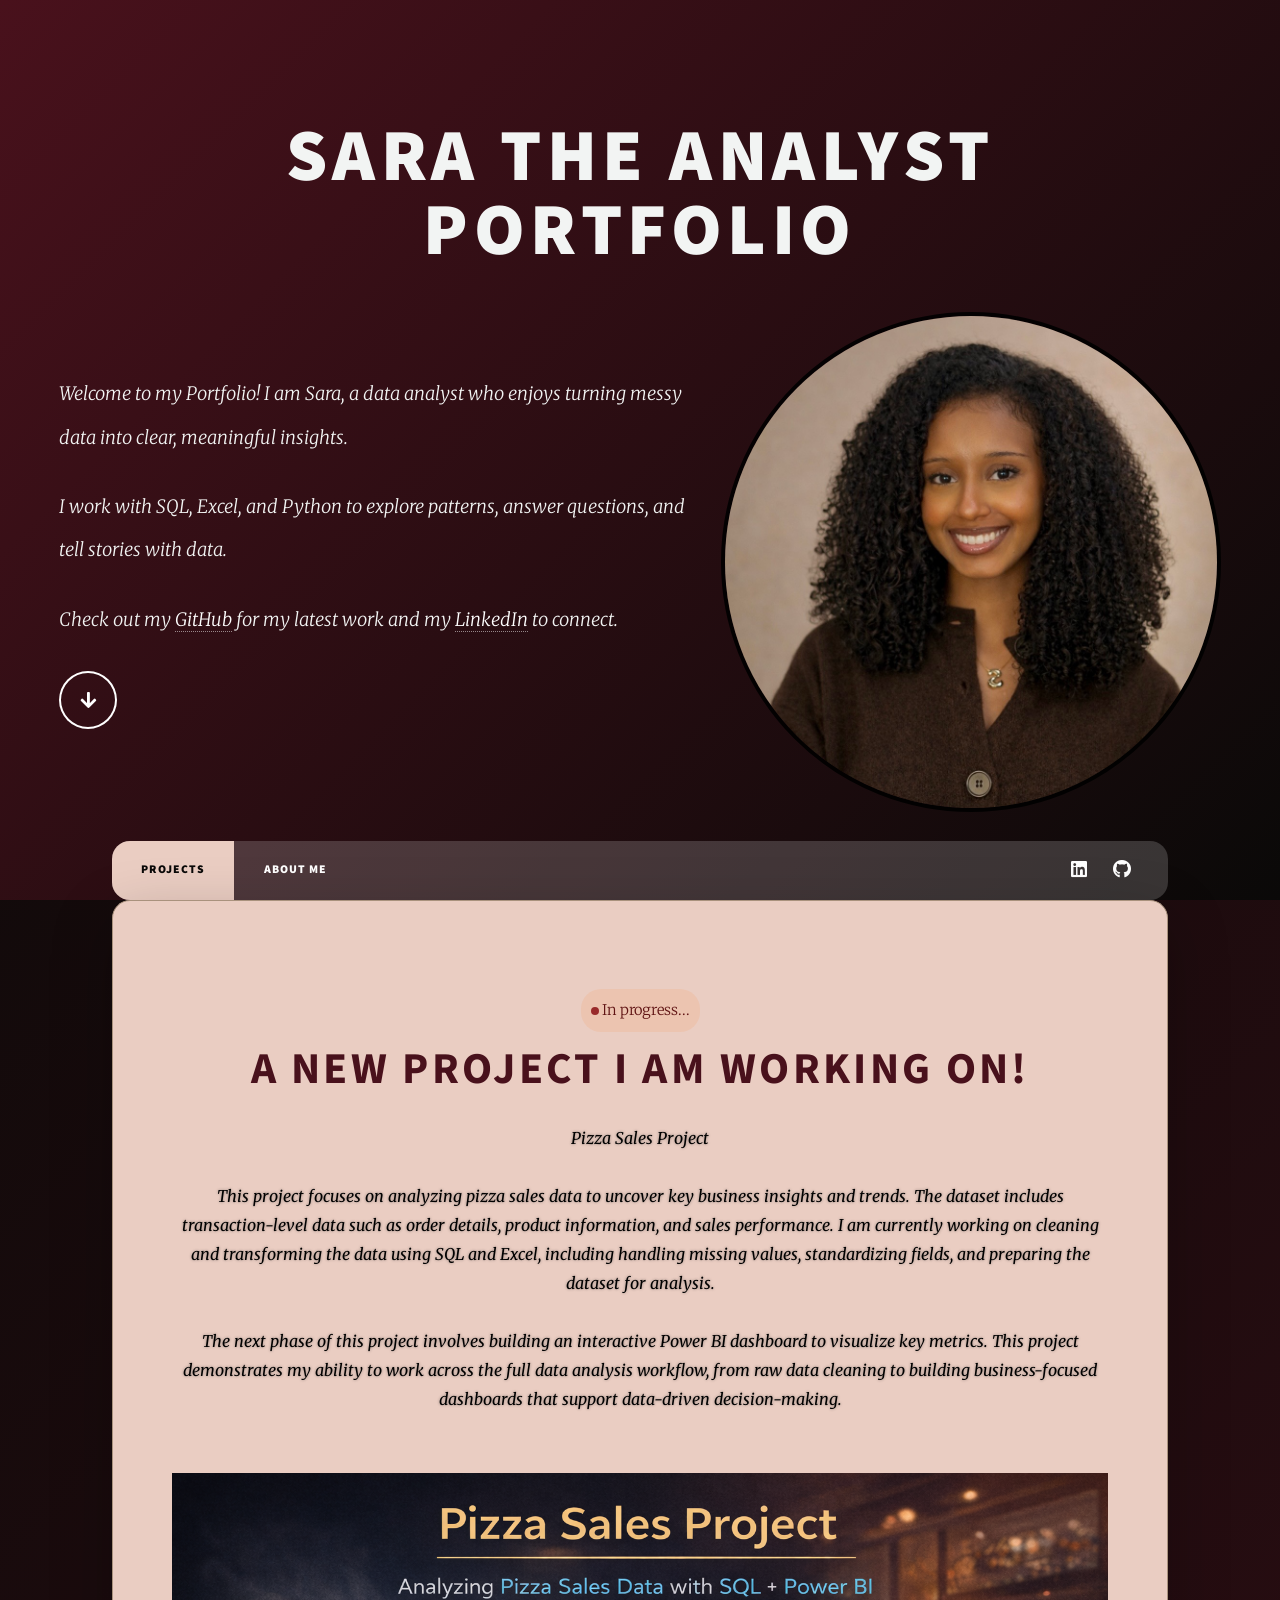
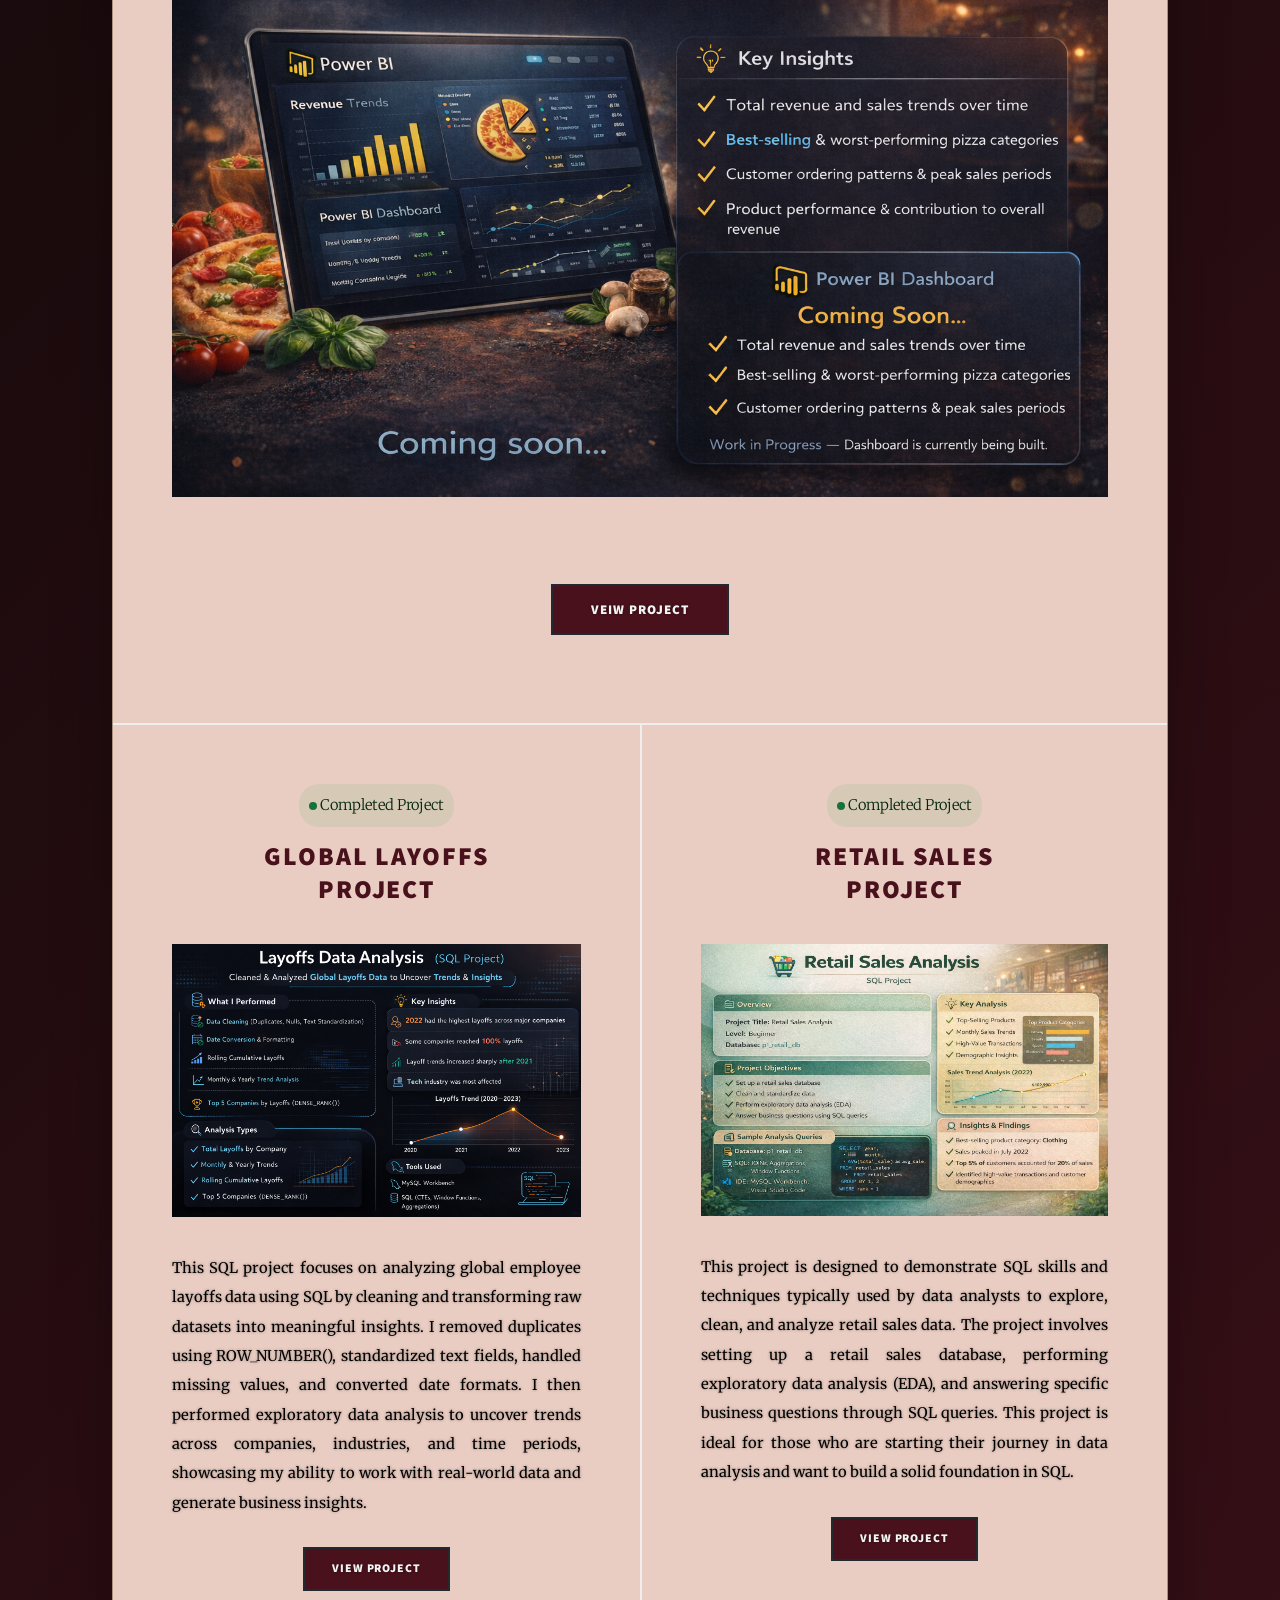
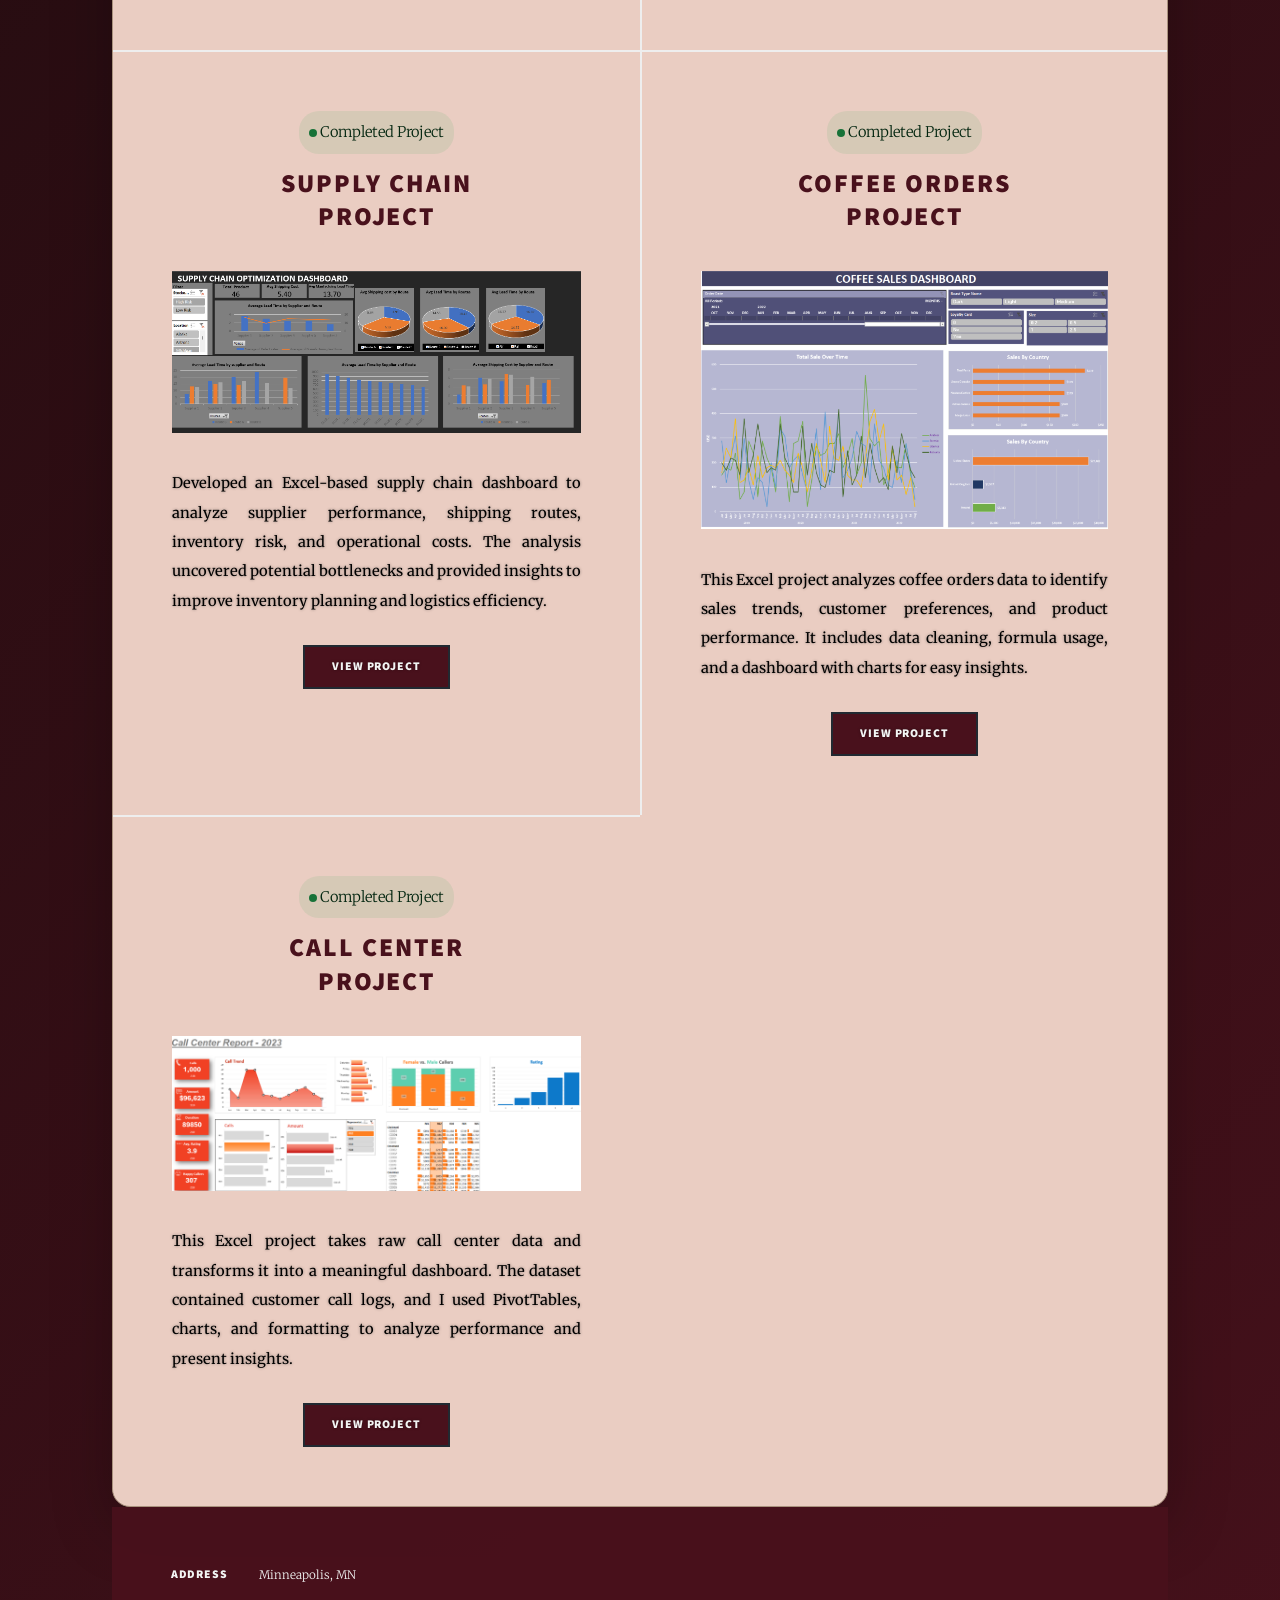
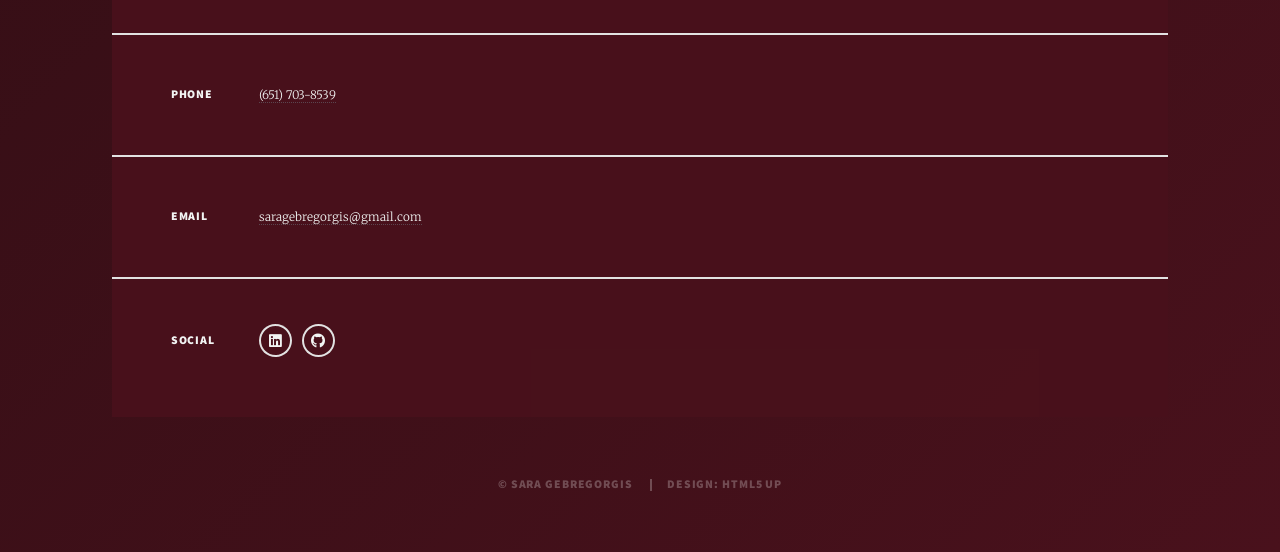
==== commit 84cb8323: "added_new _project" ====
--- a/index.html
+++ b/index.html
@@ -56,7 +56,7 @@
 
 				<!-- Header -->
 					<header id="header">
-						<a href="index.html" class="logo">Sara The Analyst <br/> Portfolio </a>
+						<a href="index.html" class="logo">Sara The Analyst Portfolio </a>
 					</header>
 
 				<!-- Nav -->
@@ -131,6 +131,18 @@
 								<article>
 									<header>
 										<span class="updateproject completed">   Completed Project</span>
+										<h2><a href="https://github.com/SaraGGebregorgis/Supply-Chain-Optimization-Fashion-brand" target="_blank">Supply Chain <br /> Project
+										</a></h2>
+									</header>
+									<a href="https://github.com/SaraGGebregorgis/Supply-Chain-Optimization-Fashion-brand" class="image fit" target="_blank"><img src="images/supplychain.png" alt="" /></a>
+									<p>Developed an Excel-based supply chain dashboard to analyze supplier performance, shipping routes, inventory risk, and operational costs. The analysis uncovered potential bottlenecks and provided insights to improve inventory planning and logistics efficiency.</p>
+									<ul class="actions special">
+										<li><a href="https://github.com/SaraGGebregorgis/Supply-Chain-Optimization-Fashion-brand" class="button" target="_blank">View Project</a></li>
+									</ul>
+								</article>
+								<article>
+									<header>
+										<span class="updateproject completed">   Completed Project</span>
 										<h2><a href="https://github.com/SaraGGebregorgis/Coffee-Orders-Project" target="_blank">Coffee Orders <br /> Project
 										</a></h2>
 									</header>
